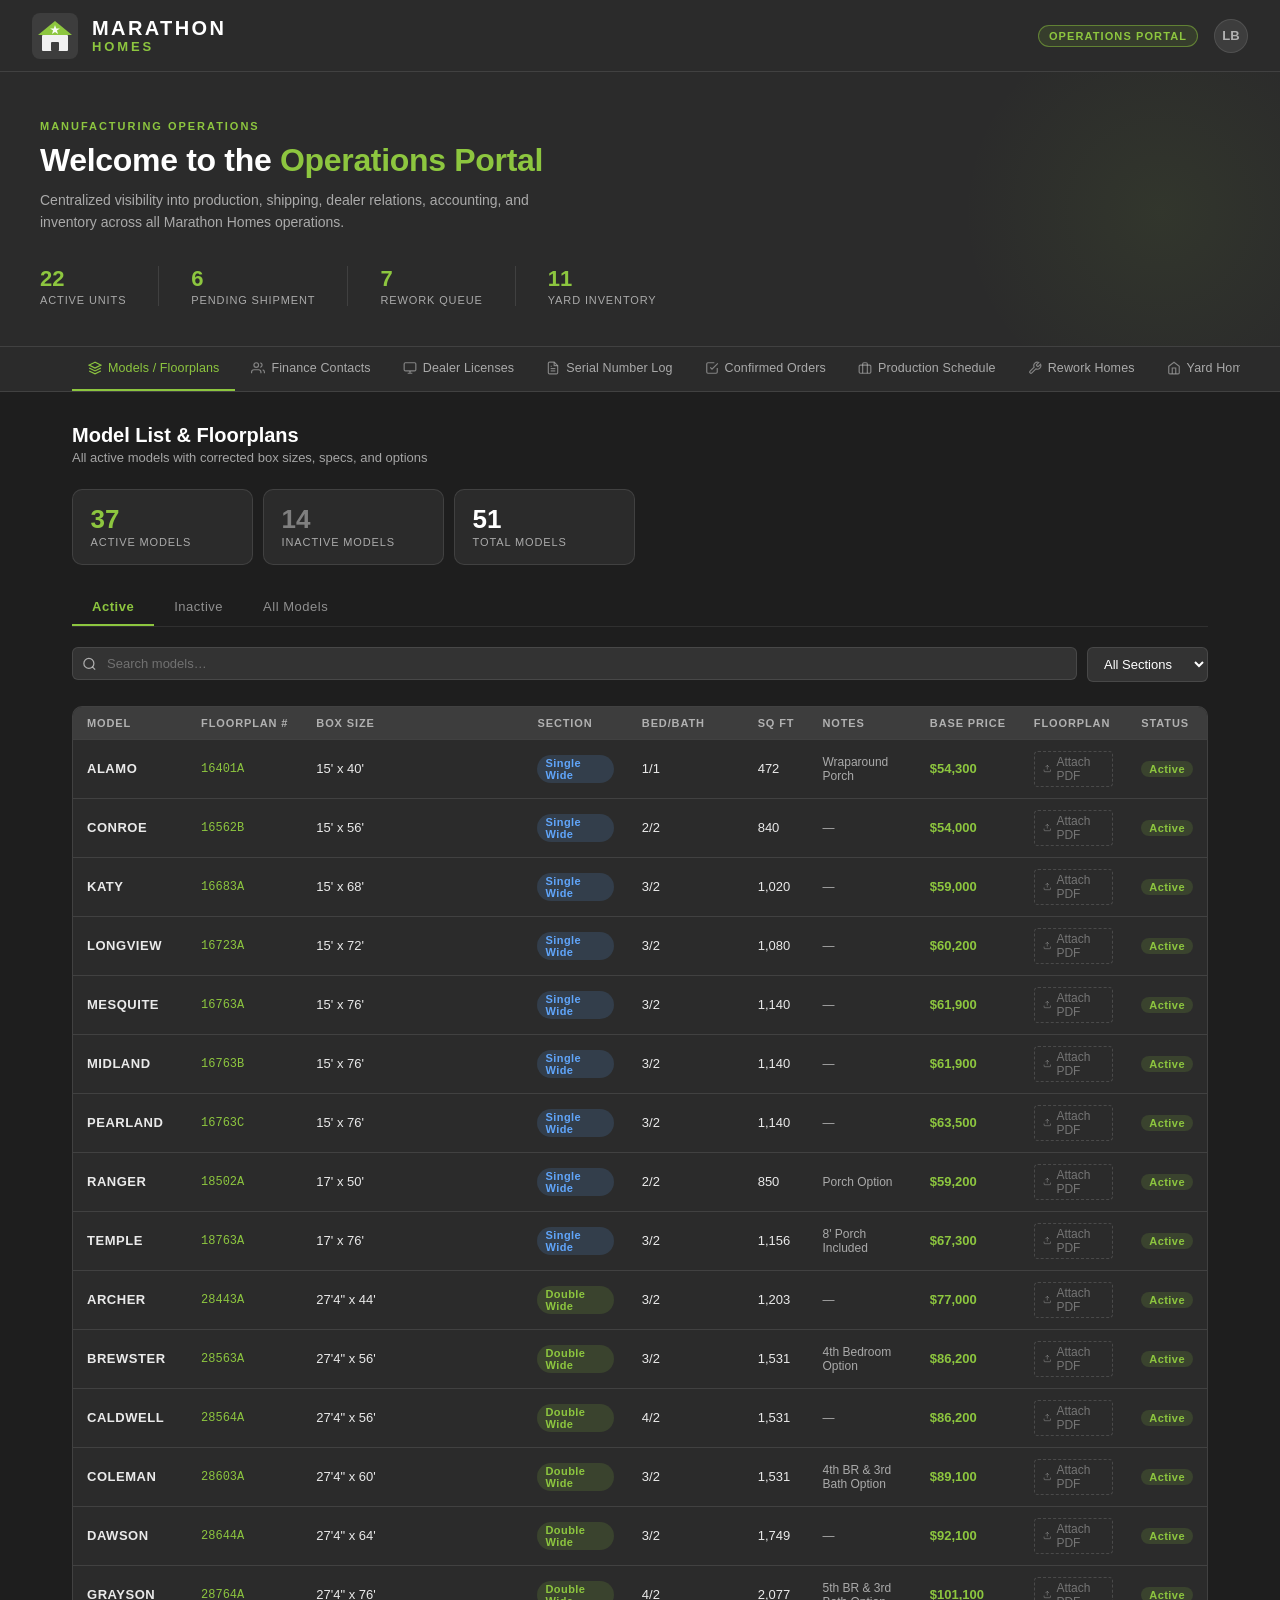
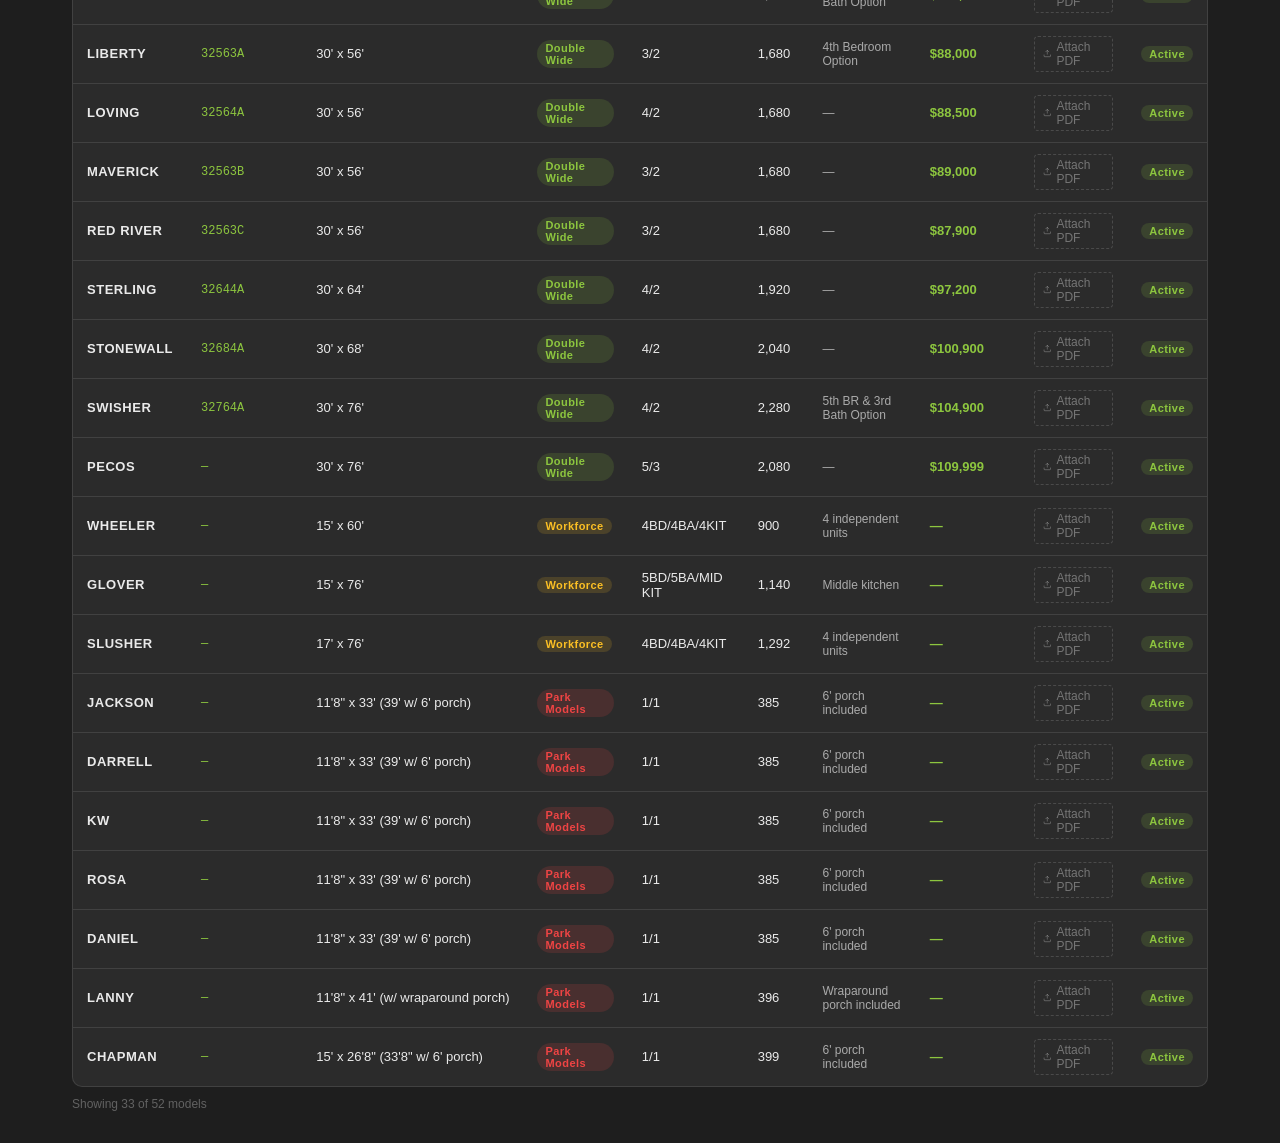
==== index.html @ 293b204f "auto-save: updated index.html" ====
﻿<!DOCTYPE html>
<html lang="en">
<head>
<meta charset="UTF-8">
<meta name="viewport" content="width=device-width, initial-scale=1.0">
<title>Marathon Homes | Operations Portal</title>
<style>
  :root {
    --charcoal: #2B2B2B;
    --charcoal-dark: #1E1E1E;
    --charcoal-mid: #333333;
    --charcoal-light: #3D3D3D;
    --green: #8DC63F;
    --green-dark: #6FA832;
    --green-dim: rgba(141,198,63,0.12);
    --green-dim2: rgba(141,198,63,0.06);
    --white: #FFFFFF;
    --white-90: rgba(255,255,255,0.9);
    --white-60: rgba(255,255,255,0.6);
    --white-30: rgba(255,255,255,0.3);
    --white-10: rgba(255,255,255,0.08);
    --border: rgba(255,255,255,0.1);
    --border-active: rgba(141,198,63,0.5);
    --radius: 6px;
    --radius-lg: 10px;
  }

  * { box-sizing: border-box; margin: 0; padding: 0; }

  body {
    font-family: -apple-system, BlinkMacSystemFont, 'Segoe UI', sans-serif;
    background: var(--charcoal-dark);
    color: var(--white);
    min-height: 100vh;
    overflow-x: hidden;
  }

  /* ── HEADER ── */
  header {
    background: var(--charcoal);
    border-bottom: 1px solid var(--border);
    padding: 0 2rem;
    display: flex;
    align-items: center;
    justify-content: space-between;
    height: 72px;
    position: sticky;
    top: 0;
    z-index: 100;
  }

  .logo {
    display: flex;
    align-items: center;
    gap: 14px;
    text-decoration: none;
  }

  .logo-icon {
    width: 46px;
    height: 46px;
    flex-shrink: 0;
  }

  .logo-text {
    display: flex;
    flex-direction: column;
    line-height: 1;
  }

  .logo-marathon {
    font-size: 20px;
    font-weight: 700;
    letter-spacing: 0.12em;
    color: var(--white);
    text-transform: uppercase;
  }

  .logo-homes {
    font-size: 13px;
    font-weight: 600;
    letter-spacing: 0.22em;
    color: var(--green);
    text-transform: uppercase;
    margin-top: 2px;
  }

  .header-right {
    display: flex;
    align-items: center;
    gap: 16px;
  }

  .portal-badge {
    font-size: 11px;
    font-weight: 600;
    letter-spacing: 0.1em;
    text-transform: uppercase;
    color: var(--green);
    background: var(--green-dim);
    border: 1px solid var(--border-active);
    padding: 4px 10px;
    border-radius: 20px;
  }

  .header-user {
    width: 34px;
    height: 34px;
    border-radius: 50%;
    background: var(--charcoal-light);
    border: 1px solid var(--border);
    display: flex;
    align-items: center;
    justify-content: center;
    font-size: 13px;
    font-weight: 600;
    color: var(--white-60);
    cursor: pointer;
  }

  /* ── HERO ── */
  .hero {
    background: var(--charcoal);
    border-bottom: 1px solid var(--border);
    padding: 3rem 2rem 2.5rem;
    position: relative;
    overflow: hidden;
  }

  .hero::before {
    content: '';
    position: absolute;
    top: -60px;
    right: -80px;
    width: 400px;
    height: 400px;
    background: radial-gradient(circle, rgba(141,198,63,0.07) 0%, transparent 70%);
    pointer-events: none;
  }

  .hero-inner {
    max-width: 1200px;
    margin: 0 auto;
  }

  .hero-eyebrow {
    font-size: 11px;
    font-weight: 600;
    letter-spacing: 0.18em;
    text-transform: uppercase;
    color: var(--green);
    margin-bottom: 10px;
  }

  .hero-title {
    font-size: 32px;
    font-weight: 700;
    letter-spacing: -0.01em;
    line-height: 1.15;
    color: var(--white);
    margin-bottom: 10px;
  }

  .hero-title span { color: var(--green); }

  .hero-sub {
    font-size: 14px;
    color: var(--white-60);
    max-width: 540px;
    line-height: 1.6;
    margin-bottom: 2rem;
  }

  .hero-stats {
    display: flex;
    gap: 2rem;
  }

  .stat {
    display: flex;
    flex-direction: column;
    gap: 2px;
  }

  .stat-value {
    font-size: 22px;
    font-weight: 700;
    color: var(--white);
  }

  .stat-value span { color: var(--green); }

  .stat-label {
    font-size: 11px;
    font-weight: 500;
    letter-spacing: 0.08em;
    text-transform: uppercase;
    color: var(--white-60);
  }

  .stat-divider {
    width: 1px;
    background: var(--border);
    align-self: stretch;
  }

  /* ── TAB NAV ── */
  .tab-nav-wrap {
    background: var(--charcoal);
    border-bottom: 1px solid var(--border);
    position: sticky;
    top: 72px;
    z-index: 90;
  }

  .tab-nav {
    max-width: 1200px;
    margin: 0 auto;
    display: flex;
    overflow-x: auto;
    scrollbar-width: none;
    padding: 0 2rem;
  }

  .tab-nav::-webkit-scrollbar { display: none; }

  .tab-btn {
    background: none;
    border: none;
    color: var(--white-60);
    font-size: 12.5px;
    font-weight: 500;
    padding: 14px 16px;
    cursor: pointer;
    white-space: nowrap;
    border-bottom: 2px solid transparent;
    transition: color 0.15s, border-color 0.15s;
    display: flex;
    align-items: center;
    gap: 6px;
    font-family: inherit;
    letter-spacing: 0.01em;
  }

  .tab-btn:hover { color: var(--white-90); }

  .tab-btn.active {
    color: var(--green);
    border-bottom-color: var(--green);
  }

  .tab-btn svg {
    width: 14px;
    height: 14px;
    flex-shrink: 0;
    opacity: 0.7;
  }

  .tab-btn.active svg { opacity: 1; }

  /* ── MAIN CONTENT ── */
  main {
    max-width: 1200px;
    margin: 0 auto;
    padding: 2rem;
  }

  .tab-panel { display: none; }
  .tab-panel.active { display: block; }

  /* ── SECTION HEADER ── */
  .section-header {
    display: flex;
    align-items: flex-start;
    justify-content: space-between;
    margin-bottom: 1.5rem;
    gap: 1rem;
  }

  .section-title {
    font-size: 20px;
    font-weight: 700;
    color: var(--white);
  }

  .section-sub {
    font-size: 13px;
    color: var(--white-60);
    margin-top: 3px;
  }

  .btn {
    display: inline-flex;
    align-items: center;
    gap: 6px;
    background: var(--green);
    color: var(--charcoal-dark);
    border: none;
    border-radius: var(--radius);
    font-size: 13px;
    font-weight: 600;
    padding: 8px 14px;
    cursor: pointer;
    font-family: inherit;
    transition: background 0.15s;
    text-decoration: none;
    white-space: nowrap;
  }

  .btn:hover { background: var(--green-dark); }

  .btn-ghost {
    background: transparent;
    color: var(--white-60);
    border: 1px solid var(--border);
  }

  .btn-ghost:hover {
    background: var(--white-10);
    color: var(--white);
    border-color: var(--white-30);
  }

  /* ── SEARCH / FILTER BAR ── */
  .filter-bar {
    display: flex;
    gap: 10px;
    margin-bottom: 1.5rem;
    flex-wrap: wrap;
  }

  .search-wrap {
    flex: 1;
    min-width: 200px;
    position: relative;
  }

  .search-wrap svg {
    position: absolute;
    left: 10px;
    top: 50%;
    transform: translateY(-50%);
    width: 15px;
    height: 15px;
    color: var(--white-60);
    pointer-events: none;
  }

  .search-input, select {
    width: 100%;
    background: var(--charcoal-mid);
    border: 1px solid var(--border);
    border-radius: var(--radius);
    color: var(--white);
    font-size: 13px;
    font-family: inherit;
    padding: 8px 12px 8px 34px;
    outline: none;
    transition: border-color 0.15s;
  }

  select { padding-left: 12px; }

  .search-input::placeholder { color: var(--white-30); }

  .search-input:focus, select:focus { border-color: var(--green); }

  /* ── TABLE ── */
  .table-wrap {
    background: var(--charcoal);
    border: 1px solid var(--border);
    border-radius: var(--radius-lg);
    overflow: hidden;
  }

  table {
    width: 100%;
    border-collapse: collapse;
    font-size: 13px;
  }

  thead tr {
    background: var(--charcoal-light);
    border-bottom: 1px solid var(--border);
  }

  th {
    text-align: left;
    padding: 10px 14px;
    font-size: 11px;
    font-weight: 600;
    letter-spacing: 0.08em;
    text-transform: uppercase;
    color: var(--white-60);
    white-space: nowrap;
  }

  tbody tr {
    border-bottom: 1px solid var(--border);
    transition: background 0.12s;
  }

  tbody tr:last-child { border-bottom: none; }
  tbody tr:hover { background: var(--white-10); }

  td {
    padding: 11px 14px;
    color: var(--white-90);
    vertical-align: middle;
  }

  /* ── BADGES ── */
  .badge {
    display: inline-block;
    padding: 2px 8px;
    border-radius: 20px;
    font-size: 11px;
    font-weight: 600;
    letter-spacing: 0.04em;
  }

  .badge-green { background: rgba(141,198,63,0.15); color: var(--green); }
  .badge-amber { background: rgba(251,191,36,0.15); color: #FBBF24; }
  .badge-red { background: rgba(239,68,68,0.15); color: #EF4444; }
  .badge-blue { background: rgba(96,165,250,0.15); color: #60A5FA; }
  .badge-gray { background: var(--white-10); color: var(--white-60); }

  /* ── CARD GRID ── */
  .card-grid {
    display: grid;
    grid-template-columns: repeat(auto-fill, minmax(280px, 1fr));
    gap: 1rem;
    margin-bottom: 1.5rem;
  }

  .card {
    background: var(--charcoal);
    border: 1px solid var(--border);
    border-radius: var(--radius-lg);
    padding: 1.25rem;
    transition: border-color 0.15s;
  }

  .card:hover { border-color: var(--white-30); }

  .card-label {
    font-size: 11px;
    font-weight: 600;
    letter-spacing: 0.1em;
    text-transform: uppercase;
    color: var(--green);
    margin-bottom: 6px;
  }

  .card-name {
    font-size: 15px;
    font-weight: 600;
    color: var(--white);
    margin-bottom: 4px;
  }

  .card-detail {
    font-size: 12.5px;
    color: var(--white-60);
    line-height: 1.6;
  }

  .card-actions {
    display: flex;
    gap: 8px;
    margin-top: 14px;
    padding-top: 14px;
    border-top: 1px solid var(--border);
  }

  .card-actions a {
    font-size: 12px;
    color: var(--green);
    text-decoration: none;
    font-weight: 500;
  }

  .card-actions a:hover { text-decoration: underline; }

  /* ── METRIC CARDS ── */
  .metric-row {
    display: grid;
    grid-template-columns: repeat(auto-fill, minmax(160px, 1fr));
    gap: 10px;
    margin-bottom: 1.5rem;
  }

  .metric {
    background: var(--charcoal);
    border: 1px solid var(--border);
    border-radius: var(--radius-lg);
    padding: 1rem 1.1rem;
  }

  .metric-val {
    font-size: 26px;
    font-weight: 700;
    color: var(--white);
    line-height: 1;
  }

  .metric-val.green { color: var(--green); }

  .metric-lbl {
    font-size: 11px;
    font-weight: 500;
    letter-spacing: 0.08em;
    text-transform: uppercase;
    color: var(--white-60);
    margin-top: 4px;
  }

  /* ── EMPTY STATE ── */
  .empty {
    text-align: center;
    padding: 4rem 2rem;
    color: var(--white-30);
  }

  .empty-icon {
    font-size: 40px;
    margin-bottom: 12px;
    opacity: 0.4;
  }

  .empty p { font-size: 14px; }

  /* ── PROGRESS BAR ── */
  .progress-bar {
    width: 100%;
    height: 4px;
    background: var(--white-10);
    border-radius: 2px;
    overflow: hidden;
    margin-top: 6px;
  }

  .progress-fill {
    height: 100%;
    background: var(--green);
    border-radius: 2px;
  }

  /* ── PRODUCTION TIMELINE ── */
  .phase-row {
    display: flex;
    align-items: center;
    gap: 10px;
    padding: 10px 14px;
    border-bottom: 1px solid var(--border);
  }

  .phase-row:last-child { border-bottom: none; }

  .phase-dot {
    width: 10px;
    height: 10px;
    border-radius: 50%;
    flex-shrink: 0;
  }

  .phase-dot.done { background: var(--green); }
  .phase-dot.active { background: #FBBF24; box-shadow: 0 0 0 3px rgba(251,191,36,0.2); }
  .phase-dot.pending { background: var(--white-30); }

  /* ── SCROLLBAR ── */
  ::-webkit-scrollbar { width: 6px; height: 6px; }
  ::-webkit-scrollbar-track { background: transparent; }
  ::-webkit-scrollbar-thumb { background: var(--white-30); border-radius: 3px; }

  @media (max-width: 768px) {
    header { padding: 0 1rem; height: 60px; }
    .hero { padding: 2rem 1rem 1.5rem; }
    .hero-title { font-size: 24px; }
    main { padding: 1.25rem 1rem; }
    .hero-stats { gap: 1.2rem; }
    .stat-value { font-size: 18px; }
  }
</style>
</head>
<body>

<!-- HEADER -->
<header>
  <a class="logo" href="#">
    <!-- Marathon Homes SVG Logo Mark -->
    <svg class="logo-icon" viewBox="0 0 46 46" fill="none" xmlns="http://www.w3.org/2000/svg">
      <rect width="46" height="46" rx="8" fill="#3D3D3D"/>
      <!-- Roofline -->
      <polygon points="23,8 40,22 6,22" fill="#8DC63F"/>
      <!-- House body -->
      <rect x="10" y="22" width="26" height="16" rx="1" fill="#FFFFFF" fill-opacity="0.92"/>
      <!-- Door -->
      <rect x="19" y="29" width="8" height="9" rx="1" fill="#3D3D3D"/>
      <!-- Star -->
      <polygon points="23,12 24.2,15.5 27.9,15.5 24.9,17.6 26.1,21.1 23,19 19.9,21.1 21.1,17.6 18.1,15.5 21.8,15.5" fill="white" fill-opacity="0.95"/>
    </svg>
    <div class="logo-text">
      <span class="logo-marathon">Marathon</span>
      <span class="logo-homes">Homes</span>
    </div>
  </a>
  <div class="header-right">
    <span class="portal-badge">Operations Portal</span>
    <div class="header-user">LB</div>
  </div>
</header>

<!-- HERO -->
<div class="hero">
  <div class="hero-inner">
    <div class="hero-eyebrow">Manufacturing Operations</div>
    <h1 class="hero-title">Welcome to the <span>Operations Portal</span></h1>
    <p class="hero-sub">Centralized visibility into production, shipping, dealer relations, accounting, and inventory across all Marathon Homes operations.</p>
    <div class="hero-stats">
      <div class="stat">
        <div class="stat-value"><span id="active-units">—</span></div>
        <div class="stat-label">Active Units</div>
      </div>
      <div class="stat-divider"></div>
      <div class="stat">
        <div class="stat-value"><span id="pending-ship">—</span></div>
        <div class="stat-label">Pending Shipment</div>
      </div>
      <div class="stat-divider"></div>
      <div class="stat">
        <div class="stat-value"><span id="rework-count">—</span></div>
        <div class="stat-label">Rework Queue</div>
      </div>
      <div class="stat-divider"></div>
      <div class="stat">
        <div class="stat-value"><span id="yard-count">—</span></div>
        <div class="stat-label">Yard Inventory</div>
      </div>
    </div>
  </div>
</div>

<!-- TAB NAV -->
<div class="tab-nav-wrap">
  <nav class="tab-nav" role="tablist">
    <button class="tab-btn active" data-tab="models" role="tab">
      <svg viewBox="0 0 24 24" fill="none" stroke="currentColor" stroke-width="2"><polygon points="12 2 2 7 12 12 22 7 12 2"/><polyline points="2 17 12 22 22 17"/><polyline points="2 12 12 17 22 12"/></svg>
      Models / Floorplans
    </button>
    <button class="tab-btn" data-tab="finance" role="tab">
      <svg viewBox="0 0 24 24" fill="none" stroke="currentColor" stroke-width="2"><path d="M17 21v-2a4 4 0 0 0-4-4H5a4 4 0 0 0-4 4v2"/><circle cx="9" cy="7" r="4"/><path d="M23 21v-2a4 4 0 0 0-3-3.87"/><path d="M16 3.13a4 4 0 0 1 0 7.75"/></svg>
      Finance Contacts
    </button>
    <button class="tab-btn" data-tab="dealer" role="tab">
      <svg viewBox="0 0 24 24" fill="none" stroke="currentColor" stroke-width="2"><rect x="2" y="3" width="20" height="14" rx="2"/><path d="M8 21h8M12 17v4"/></svg>
      Dealer Licenses
    </button>
    <button class="tab-btn" data-tab="serial" role="tab">
      <svg viewBox="0 0 24 24" fill="none" stroke="currentColor" stroke-width="2"><path d="M14 2H6a2 2 0 0 0-2 2v16a2 2 0 0 0 2 2h12a2 2 0 0 0 2-2V8z"/><polyline points="14 2 14 8 20 8"/><line x1="16" y1="13" x2="8" y2="13"/><line x1="16" y1="17" x2="8" y2="17"/><polyline points="10 9 9 9 8 9"/></svg>
      Serial Number Log
    </button>
    <button class="tab-btn" data-tab="orders" role="tab">
      <svg viewBox="0 0 24 24" fill="none" stroke="currentColor" stroke-width="2"><polyline points="9 11 12 14 22 4"/><path d="M21 12v7a2 2 0 0 1-2 2H5a2 2 0 0 1-2-2V5a2 2 0 0 1 2-2h11"/></svg>
      Confirmed Orders
    </button>
    <button class="tab-btn" data-tab="production" role="tab">
      <svg viewBox="0 0 24 24" fill="none" stroke="currentColor" stroke-width="2"><rect x="2" y="7" width="20" height="14" rx="2"/><path d="M16 21V5a2 2 0 0 0-2-2h-4a2 2 0 0 0-2 2v16"/></svg>
      Production Schedule
    </button>
    <button class="tab-btn" data-tab="rework" role="tab">
      <svg viewBox="0 0 24 24" fill="none" stroke="currentColor" stroke-width="2"><path d="M14.7 6.3a1 1 0 0 0 0 1.4l1.6 1.6a1 1 0 0 0 1.4 0l3.77-3.77a6 6 0 0 1-7.94 7.94l-6.91 6.91a2.12 2.12 0 0 1-3-3l6.91-6.91a6 6 0 0 1 7.94-7.94l-3.76 3.76z"/></svg>
      Rework Homes
    </button>
    <button class="tab-btn" data-tab="yard" role="tab">
      <svg viewBox="0 0 24 24" fill="none" stroke="currentColor" stroke-width="2"><path d="M3 9l9-7 9 7v11a2 2 0 0 1-2 2H5a2 2 0 0 1-2-2z"/><polyline points="9 22 9 12 15 12 15 22"/></svg>
      Yard Homes
    </button>
    <button class="tab-btn" data-tab="shipping" role="tab">
      <svg viewBox="0 0 24 24" fill="none" stroke="currentColor" stroke-width="2"><rect x="1" y="3" width="15" height="13"/><polygon points="16 8 20 8 23 11 23 16 16 16 16 8"/><circle cx="5.5" cy="18.5" r="2.5"/><circle cx="18.5" cy="18.5" r="2.5"/></svg>
      Shipping
    </button>
    <button class="tab-btn" data-tab="accounting" role="tab">
      <svg viewBox="0 0 24 24" fill="none" stroke="currentColor" stroke-width="2"><line x1="12" y1="1" x2="12" y2="23"/><path d="M17 5H9.5a3.5 3.5 0 0 0 0 7h5a3.5 3.5 0 0 1 0 7H6"/></svg>
      Accounting
    </button>
    <button class="tab-btn" data-tab="models" role="tab">
      <svg viewBox="0 0 24 24" fill="none" stroke="currentColor" stroke-width="2"><polygon points="12 2 2 7 12 12 22 7 12 2"/><polyline points="2 17 12 22 22 17"/><polyline points="2 12 12 17 22 12"/></svg>
      Model List
    </button>
  </nav>
</div>

<!-- MAIN -->
<main>

  <!-- 1. FINANCE CONTACTS -->
  <div class="tab-panel" id="tab-finance">
    <div class="section-header">
      <div>
        <div class="section-title">Finance Contacts</div>
        <div class="section-sub">Lenders, finance reps, and key banking contacts</div>
      </div>
      <button class="btn">+ Add Contact</button>
    </div>
    <div class="filter-bar">
      <div class="search-wrap">
        <svg viewBox="0 0 24 24" fill="none" stroke="currentColor" stroke-width="2"><circle cx="11" cy="11" r="8"/><line x1="21" y1="21" x2="16.65" y2="16.65"/></svg>
        <input class="search-input" type="text" placeholder="Search contacts…">
      </div>
      <select style="width:auto; padding: 8px 12px;">
        <option>All Lenders</option>
        <option>21st Mortgage</option>
        <option>Vanderbilt</option>
        <option>Triad</option>
      </select>
    </div>
    <div class="card-grid">
      <div class="card">
        <div class="card-label">21st Mortgage</div>
        <div class="card-name">Sarah Mitchell</div>
        <div class="card-detail">Regional Account Manager<br>📞 (800) 955-0021 ext. 4812<br>✉ s.mitchell@21stmortgage.com</div>
        <div class="card-actions"><a href="#">Email</a> · <a href="#">Call</a> · <a href="#">Edit</a></div>
      </div>
      <div class="card">
        <div class="card-label">Vanderbilt Mortgage</div>
        <div class="card-name">James Thornton</div>
        <div class="card-detail">Dealer Finance Rep<br>📞 (865) 380-3000 ext. 2201<br>✉ j.thornton@vmf.com</div>
        <div class="card-actions"><a href="#">Email</a> · <a href="#">Call</a> · <a href="#">Edit</a></div>
      </div>
      <div class="card">
        <div class="card-label">Triad Financial</div>
        <div class="card-name">Linda Reyes</div>
        <div class="card-detail">Senior Finance Specialist<br>📞 (904) 854-2956<br>✉ l.reyes@triadfs.com</div>
        <div class="card-actions"><a href="#">Email</a> · <a href="#">Call</a> · <a href="#">Edit</a></div>
      </div>
      <div class="card">
        <div class="card-label">CountryPlace Mortgage</div>
        <div class="card-name">Derek Nguyen</div>
        <div class="card-detail">Account Executive<br>📞 (972) 820-5100<br>✉ d.nguyen@countryplace.com</div>
        <div class="card-actions"><a href="#">Email</a> · <a href="#">Call</a> · <a href="#">Edit</a></div>
      </div>
      <div class="card">
        <div class="card-label">Cascade Financial</div>
        <div class="card-name">Amy Kowalski</div>
        <div class="card-detail">Finance Programs Lead<br>📞 (503) 294-7040<br>✉ a.kowalski@cascadefinancial.com</div>
        <div class="card-actions"><a href="#">Email</a> · <a href="#">Call</a> · <a href="#">Edit</a></div>
      </div>
      <div class="card" style="border-style: dashed; cursor: pointer; display: flex; flex-direction: column; align-items: center; justify-content: center; min-height: 140px; color: var(--white-30);">
        <div style="font-size: 24px; margin-bottom: 6px;">+</div>
        <div style="font-size: 13px;">Add Finance Contact</div>
      </div>
    </div>
  </div>

  <!-- 2. DEALER LICENSES -->
  <div class="tab-panel" id="tab-dealer">
    <div class="section-header">
      <div>
        <div class="section-title">Dealer License Information</div>
        <div class="section-sub">HUD/state dealer licenses, flooring sources, and contact directory</div>
      </div>
      <button class="btn">+ Add Dealer</button>
    </div>
    <div class="metric-row">
      <div class="metric"><div class="metric-val green" id="dealer-total">—</div><div class="metric-lbl">Total Dealers</div></div>
      <div class="metric"><div class="metric-val" id="dealer-tx">—</div><div class="metric-lbl">Texas</div></div>
      <div class="metric"><div class="metric-val" id="dealer-ok">—</div><div class="metric-lbl">Oklahoma</div></div>
      <div class="metric"><div class="metric-val" id="dealer-nm">—</div><div class="metric-lbl">New Mexico</div></div>
    </div>
    <div class="filter-bar">
      <div class="search-wrap">
        <svg viewBox="0 0 24 24" fill="none" stroke="currentColor" stroke-width="2"><circle cx="11" cy="11" r="8"/><line x1="21" y1="21" x2="16.65" y2="16.65"/></svg>
        <input class="search-input" id="dealer-search" type="text" placeholder="Search by dealer, city, RBI #, or contact…">
      </div>
      <select id="dealer-state-filter" style="width:auto; padding: 8px 12px;">
        <option value="">All States</option>
        <option value="TX">Texas (TX)</option>
        <option value="OK">Oklahoma (OK)</option>
        <option value="NM">New Mexico (NM)</option>
      </select>
      <select id="dealer-floor-filter" style="width:auto; padding: 8px 12px;">
        <option value="">All Flooring Sources</option>
        <option value="21st">21st Mortgage</option>
        <option value="Triad">Triad</option>
        <option value="Affiliates">Affiliates</option>
        <option value="CASH">Cash</option>
        <option value="Vanderbilt">Vanderbilt</option>
      </select>
    </div>
    <div class="table-wrap" style="overflow-x:auto;">
      <table id="dealer-table">
        <thead><tr>
          <th>RBI #</th>
          <th>Retailer Name</th>
          <th>DBA</th>
          <th>City</th>
          <th>State</th>
          <th>Flooring Source</th>
          <th>GM / Owner</th>
          <th>GM Email</th>
          <th>Office / Sales Mgr</th>
          <th>Phone</th>
          <th>Office Email</th>
        </tr></thead>
        <tbody id="dealer-tbody"></tbody>
      </table>
    </div>
    <div style="margin-top:10px; font-size:12px; color:var(--white-30);" id="dealer-count-label"></div>
  </div>

  <!-- 3. SERIAL NUMBER LOG -->
  <div class="tab-panel" id="tab-serial">
    <div class="section-header">
      <div>
        <div class="section-title">Serial Number Log</div>
        <div class="section-sub">All assigned HUD serials, models, dealers, and customers</div>
      </div>
      <button class="btn">+ Log Serial</button>
    </div>
    <div class="metric-row">
      <div class="metric"><div class="metric-val green" id="serial-total">—</div><div class="metric-lbl">Total Serials</div></div>
      <div class="metric"><div class="metric-val" id="serial-flagged" style="color:#FBBF24;">—</div><div class="metric-lbl">Did Not Use</div></div>
      <div class="metric"><div class="metric-val" id="serial-2027" style="color:#60A5FA;">—</div><div class="metric-lbl">2027 Model</div></div>
      <div class="metric"><div class="metric-val" id="serial-rso" style="color:#8DC63F;">—</div><div class="metric-lbl">RSO</div></div>
      <div class="metric"><div class="metric-val" id="serial-stock">—</div><div class="metric-lbl">Stock</div></div>
    </div>
    <div class="filter-bar">
      <div class="search-wrap">
        <svg viewBox="0 0 24 24" fill="none" stroke="currentColor" stroke-width="2"><circle cx="11" cy="11" r="8"/><line x1="21" y1="21" x2="16.65" y2="16.65"/></svg>
        <input class="search-input" id="serial-search" type="text" placeholder="Search by serial, model, dealer, customer, SOID…">
      </div>
      <select id="serial-model-filter" style="width:auto; padding: 8px 12px;"><option value="">All Models</option></select>
      <select id="serial-dealer-filter" style="width:auto; padding: 8px 12px;"><option value="">All Dealers</option></select>
      <select id="serial-flag-filter" style="width:auto; padding: 8px 12px;">
        <option value="">All Status</option>
        <option value="did not use">Did Not Use</option>
        <option value="rso">RSO</option>
        <option value="stock">Stock</option>
        <option value="2027">2027 Model</option>
      </select>
    </div>
    <div class="table-wrap" style="overflow-x:auto;">
      <table id="serial-table">
        <thead><tr>
          <th>SOID #</th>
          <th>Serial Number</th>
          <th>Model</th>
          <th>Width</th>
          <th>Length</th>
          <th>SF</th>
          <th>Floors</th>
          <th>Dealer</th>
          <th>Customer / Notes</th>
          <th>Flag</th>
        </tr></thead>
        <tbody id="serial-tbody"></tbody>
      </table>
    </div>
    <div style="margin-top:10px; font-size:12px; color:var(--white-30);" id="serial-count-label"></div>
  </div>

  <!-- 4. CONFIRMED ORDERS -->
  <div class="tab-panel" id="tab-orders">
    <div class="section-header">
      <div>
        <div class="section-title">Confirmed Orders</div>
        <div class="section-sub">All confirmed purchase orders and build assignments</div>
      </div>
      <button class="btn">+ New Order</button>
    </div>
    <div class="metric-row">
      <div class="metric"><div class="metric-val green">34</div><div class="metric-lbl">Confirmed Orders</div></div>
      <div class="metric"><div class="metric-val">12</div><div class="metric-lbl">In Production</div></div>
      <div class="metric"><div class="metric-val">8</div><div class="metric-lbl">Ready to Ship</div></div>
      <div class="metric"><div class="metric-val">14</div><div class="metric-lbl">Scheduled</div></div>
    </div>
    <div class="filter-bar">
      <div class="search-wrap">
        <svg viewBox="0 0 24 24" fill="none" stroke="currentColor" stroke-width="2"><circle cx="11" cy="11" r="8"/><line x1="21" y1="21" x2="16.65" y2="16.65"/></svg>
        <input class="search-input" type="text" placeholder="Search orders…">
      </div>
    </div>
    <div class="table-wrap">
      <table>
        <thead><tr>
          <th>Order #</th><th>Model</th><th>Sq Ft</th><th>Dealer</th><th>PO Date</th><th>Target Ship</th><th>Status</th>
        </tr></thead>
        <tbody>
          <tr><td>#MH-2601</td><td>Terra 1680</td><td>1,680</td><td>Lone Star Homes</td><td>01/15/26</td><td>04/10/26</td><td><span class="badge badge-green">Ready to Ship</span></td></tr>
          <tr><td>#MH-2602</td><td>Brewster 2056</td><td>2,056</td><td>Heartland Housing</td><td>01/22/26</td><td>04/28/26</td><td><span class="badge badge-blue">In Production</span></td></tr>
          <tr><td>#MH-2603</td><td>Azalea 1440</td><td>1,440</td><td>Southwest Living</td><td>02/03/26</td><td>05/05/26</td><td><span class="badge badge-blue">In Production</span></td></tr>
          <tr><td>#MH-2604</td><td>Maverick 1792</td><td>1,792</td><td>Red River Housing</td><td>02/14/26</td><td>05/20/26</td><td><span class="badge badge-amber">Scheduled</span></td></tr>
          <tr><td>#MH-2605</td><td>Grayson 2240</td><td>2,240</td><td>Panhandle Homes</td><td>02/28/26</td><td>06/01/26</td><td><span class="badge badge-amber">Scheduled</span></td></tr>
        </tbody>
      </table>
    </div>
  </div>

  <!-- 5. PRODUCTION SCHEDULE -->
  <div class="tab-panel" id="tab-production">
    <div class="section-header">
      <div>
        <div class="section-title">Production Schedule</div>
        <div class="section-sub">Live build status by unit, line, and week</div>
      </div>
      <div style="display:flex; gap:8px;">
        <button class="btn btn-ghost">Export</button>
        <button class="btn">+ Add Unit</button>
      </div>
    </div>
    <div class="metric-row">
      <div class="metric"><div class="metric-val green">18</div><div class="metric-lbl">On Schedule</div></div>
      <div class="metric"><div class="metric-val" style="color:#FBBF24;">4</div><div class="metric-lbl">Behind</div></div>
      <div class="metric"><div class="metric-val">257</div><div class="metric-lbl">Total Units YTD</div></div>
      <div class="metric"><div class="metric-val green">74%</div><div class="metric-lbl">Completion Rate</div></div>
    </div>
    <div class="filter-bar">
      <div class="search-wrap">
        <svg viewBox="0 0 24 24" fill="none" stroke="currentColor" stroke-width="2"><circle cx="11" cy="11" r="8"/><line x1="21" y1="21" x2="16.65" y2="16.65"/></svg>
        <input class="search-input" type="text" placeholder="Search by unit, model, or serial…">
      </div>
      <select style="width:auto; padding: 8px 12px;">
        <option>All Months</option>
        <option>April 2026</option><option>May 2026</option><option>June 2026</option>
      </select>
      <select style="width:auto; padding: 8px 12px;">
        <option>All Status</option>
        <option>On Schedule</option><option>Behind</option><option>Complete</option>
      </select>
    </div>
    <div class="table-wrap">
      <table>
        <thead><tr>
          <th>Serial</th><th>Model</th><th>Phase</th><th>Line</th><th>Start Date</th><th>Est. Complete</th><th>Status</th><th>Notes</th>
        </tr></thead>
        <tbody>
          <tr>
            <td style="font-family:monospace;font-size:12px;">01-TRA0081-26</td><td>Terra</td>
            <td><div class="progress-bar"><div class="progress-fill" style="width:85%"></div></div><div style="font-size:11px;color:var(--white-60);margin-top:2px;">Frame / Walls</div></td>
            <td>Line A</td><td>03/10/26</td><td>04/14/26</td><td><span class="badge badge-green">On Schedule</span></td><td>—</td>
          </tr>
          <tr>
            <td style="font-family:monospace;font-size:12px;">01-BRK0042-26</td><td>Brewster</td>
            <td><div class="progress-bar"><div class="progress-fill" style="width:55%"></div></div><div style="font-size:11px;color:var(--white-60);margin-top:2px;">Electrical</div></td>
            <td>Line B</td><td>03/15/26</td><td>04/22/26</td><td><span class="badge badge-amber">Behind</span></td><td>Material delay</td>
          </tr>
          <tr>
            <td style="font-family:monospace;font-size:12px;">01-AZA0118-26</td><td>Azalea</td>
            <td><div class="progress-bar"><div class="progress-fill" style="width:30%"></div></div><div style="font-size:11px;color:var(--white-60);margin-top:2px;">Plumbing</div></td>
            <td>Line A</td><td>03/20/26</td><td>04/30/26</td><td><span class="badge badge-green">On Schedule</span></td><td>—</td>
          </tr>
          <tr>
            <td style="font-family:monospace;font-size:12px;">01-MAV0156-26</td><td>Maverick</td>
            <td><div class="progress-bar"><div class="progress-fill" style="width:10%"></div></div><div style="font-size:11px;color:var(--white-60);margin-top:2px;">Foundation</div></td>
            <td>Line C</td><td>03/25/26</td><td>05/10/26</td><td><span class="badge badge-green">On Schedule</span></td><td>—</td>
          </tr>
        </tbody>
      </table>
    </div>
  </div>

  <!-- 6. REWORK HOMES -->
  <div class="tab-panel" id="tab-rework">
    <div class="section-header">
      <div>
        <div class="section-title">Rework Homes</div>
        <div class="section-sub">Units flagged for repair, warranty work, or re-inspection</div>
      </div>
      <button class="btn">+ Log Rework</button>
    </div>
    <div class="metric-row">
      <div class="metric"><div class="metric-val" style="color:#EF4444;">7</div><div class="metric-lbl">Active Rework</div></div>
      <div class="metric"><div class="metric-val green">3</div><div class="metric-lbl">Resolved This Month</div></div>
      <div class="metric"><div class="metric-val" style="color:#FBBF24;">2</div><div class="metric-lbl">Awaiting Parts</div></div>
    </div>
    <div class="table-wrap">
      <table>
        <thead><tr>
          <th>Serial</th><th>Model</th><th>Issue Category</th><th>Description</th><th>Logged</th><th>Priority</th><th>Status</th>
        </tr></thead>
        <tbody>
          <tr><td style="font-family:monospace;font-size:12px;">01-GRY0198-26</td><td>Grayson</td><td>Roof / Exterior</td><td>Shingle gap at ridge cap</td><td>03/28/26</td><td><span class="badge badge-red">High</span></td><td><span class="badge badge-amber">In Progress</span></td></tr>
          <tr><td style="font-family:monospace;font-size:12px;">01-LIB0067-26</td><td>Liberty</td><td>Plumbing</td><td>Hot water heater fitting leak</td><td>04/01/26</td><td><span class="badge badge-red">High</span></td><td><span class="badge badge-amber">In Progress</span></td></tr>
          <tr><td style="font-family:monospace;font-size:12px;">01-STW0031-26</td><td>Stonewall</td><td>Electrical</td><td>Panel breaker mislabeled</td><td>04/03/26</td><td><span class="badge badge-amber">Medium</span></td><td><span class="badge badge-gray">Parts Wait</span></td></tr>
          <tr><td style="font-family:monospace;font-size:12px;">01-TRA0077-26</td><td>Terra</td><td>Interior / Finish</td><td>Flooring seam separation</td><td>04/05/26</td><td><span class="badge badge-gray">Low</span></td><td><span class="badge badge-blue">Scheduled</span></td></tr>
        </tbody>
      </table>
    </div>
  </div>

  <!-- 7. YARD HOMES -->
  <div class="tab-panel" id="tab-yard">
    <div class="section-header">
      <div>
        <div class="section-title">Yard Inventory</div>
        <div class="section-sub">Completed homes staged in yard awaiting delivery or sale</div>
      </div>
      <button class="btn">+ Add to Yard</button>
    </div>
    <div class="metric-row">
      <div class="metric"><div class="metric-val green">11</div><div class="metric-lbl">Yard Homes</div></div>
      <div class="metric"><div class="metric-val">4</div><div class="metric-lbl">Dealer Assigned</div></div>
      <div class="metric"><div class="metric-val">7</div><div class="metric-lbl">Available</div></div>
      <div class="metric"><div class="metric-val" style="color:#FBBF24;">38</div><div class="metric-lbl">Avg Days in Yard</div></div>
    </div>
    <div class="table-wrap">
      <table>
        <thead><tr>
          <th>Serial</th><th>Model</th><th>Sq Ft</th><th>Bedrooms</th><th>Date Completed</th><th>Days in Yard</th><th>Assigned To</th><th>Status</th>
        </tr></thead>
        <tbody>
          <tr><td style="font-family:monospace;font-size:12px;">01-AZA0099-26</td><td>Azalea</td><td>1,440</td><td>3/2</td><td>03/01/26</td><td>55</td><td>Lone Star Homes</td><td><span class="badge badge-blue">Dealer Hold</span></td></tr>
          <tr><td style="font-family:monospace;font-size:12px;">01-BRK0028-26</td><td>Brewster</td><td>2,056</td><td>4/2</td><td>03/10/26</td><td>46</td><td>—</td><td><span class="badge badge-green">Available</span></td></tr>
          <tr><td style="font-family:monospace;font-size:12px;">01-TRA0055-26</td><td>Terra</td><td>1,680</td><td>3/2</td><td>03/18/26</td><td>38</td><td>—</td><td><span class="badge badge-green">Available</span></td></tr>
          <tr><td style="font-family:monospace;font-size:12px;">01-GRY0141-26</td><td>Grayson</td><td>2,240</td><td>4/3</td><td>03/25/26</td><td>31</td><td>Heartland Housing</td><td><span class="badge badge-blue">Dealer Hold</span></td></tr>
        </tbody>
      </table>
    </div>
  </div>

  <!-- 8. SHIPPING -->
  <div class="tab-panel" id="tab-shipping">
    <div class="section-header">
      <div>
        <div class="section-title">Shipping</div>
        <div class="section-sub">Transport schedules, carriers, and delivery confirmations</div>
      </div>
      <div style="display:flex;gap:8px;">
        <button class="btn btn-ghost">Export</button>
        <button class="btn">+ Schedule Shipment</button>
      </div>
    </div>
    <div class="metric-row">
      <div class="metric"><div class="metric-val green">6</div><div class="metric-lbl">Ready to Ship</div></div>
      <div class="metric"><div class="metric-val blue" style="color:#60A5FA;">3</div><div class="metric-lbl">In Transit</div></div>
      <div class="metric"><div class="metric-val green">14</div><div class="metric-lbl">Delivered MTD</div></div>
    </div>
    <div class="table-wrap">
      <table>
        <thead><tr>
          <th>Serial</th><th>Model</th><th>Destination</th><th>Carrier</th><th>Scheduled</th><th>Permit Status</th><th>Status</th>
        </tr></thead>
        <tbody>
          <tr><td style="font-family:monospace;font-size:12px;">01-TRA0081-26</td><td>Terra</td><td>Lubbock, TX</td><td>Lone Star Transport</td><td>04/12/26</td><td><span class="badge badge-green">Approved</span></td><td><span class="badge badge-green">Ready</span></td></tr>
          <tr><td style="font-family:monospace;font-size:12px;">01-AZA0099-26</td><td>Azalea</td><td>Abilene, TX</td><td>TXL Carriers</td><td>04/15/26</td><td><span class="badge badge-amber">Pending</span></td><td><span class="badge badge-amber">Hold</span></td></tr>
          <tr><td style="font-family:monospace;font-size:12px;">01-BRK0028-26</td><td>Brewster</td><td>Amarillo, TX</td><td>West Texas Hauling</td><td>04/09/26</td><td><span class="badge badge-green">Approved</span></td><td><span class="badge badge-blue">In Transit</span></td></tr>
          <tr><td style="font-family:monospace;font-size:12px;">01-MAV0133-26</td><td>Maverick</td><td>Midland, TX</td><td>Lone Star Transport</td><td>04/18/26</td><td><span class="badge badge-gray">Not Filed</span></td><td><span class="badge badge-gray">Pending</span></td></tr>
        </tbody>
      </table>
    </div>
  </div>

  <!-- 9. ACCOUNTING -->
  <div class="tab-panel" id="tab-accounting">
    <div class="section-header">
      <div>
        <div class="section-title">Accounting</div>
        <div class="section-sub">Invoices, payments, deposits, and financial records</div>
      </div>
      <button class="btn">+ New Entry</button>
    </div>
    <div class="metric-row">
      <div class="metric"><div class="metric-val green">$2.4M</div><div class="metric-lbl">Revenue MTD</div></div>
      <div class="metric"><div class="metric-val" style="color:#EF4444;">$180K</div><div class="metric-lbl">Outstanding AR</div></div>
      <div class="metric"><div class="metric-val green">$340K</div><div class="metric-lbl">Deposits Received</div></div>
      <div class="metric"><div class="metric-val" style="color:#FBBF24;">6</div><div class="metric-lbl">Open Invoices</div></div>
    </div>
    <div class="table-wrap">
      <table>
        <thead><tr>
          <th>Invoice #</th><th>Dealer</th><th>Unit</th><th>Amount</th><th>Invoice Date</th><th>Due Date</th><th>Status</th>
        </tr></thead>
        <tbody>
          <tr><td>INV-26041</td><td>Lone Star Homes</td><td>01-TRA0081-26</td><td>$94,500</td><td>03/20/26</td><td>04/20/26</td><td><span class="badge badge-green">Paid</span></td></tr>
          <tr><td>INV-26042</td><td>Heartland Housing</td><td>01-BRK0042-26</td><td>$112,000</td><td>03/22/26</td><td>04/22/26</td><td><span class="badge badge-amber">Partial</span></td></tr>
          <tr><td>INV-26043</td><td>Southwest Living</td><td>01-AZA0118-26</td><td>$88,750</td><td>03/28/26</td><td>04/28/26</td><td><span class="badge badge-red">Overdue</span></td></tr>
          <tr><td>INV-26044</td><td>Red River Housing</td><td>01-MAV0156-26</td><td>$97,200</td><td>04/01/26</td><td>05/01/26</td><td><span class="badge badge-gray">Sent</span></td></tr>
          <tr><td>INV-26045</td><td>Panhandle Homes</td><td>01-GRY0204-26</td><td>$128,500</td><td>04/05/26</td><td>05/05/26</td><td><span class="badge badge-gray">Sent</span></td></tr>
        </tbody>
      </table>
    </div>
  </div>

  <!-- 10. MODEL LIST -->
  <div class="tab-panel active" id="tab-models">
    <div class="section-header">
      <div>
        <div class="section-title">Model List &amp; Floorplans</div>
        <div class="section-sub">All active models with corrected box sizes, specs, and options</div>
      </div>
    </div>

    <div class="metric-row">
      <div class="metric"><div class="metric-val green" id="model-count-active">37</div><div class="metric-lbl">Active Models</div></div>
      <div class="metric"><div class="metric-val" id="model-count-inactive" style="color:rgba(255,255,255,0.4);">14</div><div class="metric-lbl">Inactive Models</div></div>
      <div class="metric"><div class="metric-val">51</div><div class="metric-lbl">Total Models</div></div>
    </div>

    <!-- Active / Inactive sub-tabs -->
    <div style="display:flex; gap:0; margin-bottom:20px; border-bottom:1px solid rgba(255,255,255,0.08);">
      <button id="model-tab-active" onclick="setModelStatus('active')" style="background:none; border:none; border-bottom:2px solid #8DC63F; color:#8DC63F; font-family:inherit; font-size:13px; font-weight:700; padding:10px 20px; cursor:pointer; letter-spacing:0.04em;">Active</button>
      <button id="model-tab-inactive" onclick="setModelStatus('inactive')" style="background:none; border:none; border-bottom:2px solid transparent; color:rgba(255,255,255,0.5); font-family:inherit; font-size:13px; font-weight:500; padding:10px 20px; cursor:pointer; letter-spacing:0.04em;">Inactive</button>
      <button id="model-tab-all" onclick="setModelStatus('all')" style="background:none; border:none; border-bottom:2px solid transparent; color:rgba(255,255,255,0.5); font-family:inherit; font-size:13px; font-weight:500; padding:10px 20px; cursor:pointer; letter-spacing:0.04em;">All Models</button>
    </div>

    <div class="filter-bar">
      <div class="search-wrap">
        <svg viewBox="0 0 24 24" fill="none" stroke="currentColor" stroke-width="2"><circle cx="11" cy="11" r="8"/><line x1="21" y1="21" x2="16.65" y2="16.65"/></svg>
        <input class="search-input" id="model-search" type="text" placeholder="Search models…">
      </div>
      <select id="model-section-filter" style="width:auto; padding: 8px 12px;">
        <option value="">All Sections</option>
        <option value="Single Wide">Single Wide</option>
        <option value="Double Wide">Double Wide</option>
        <option value="Workforce">Workforce</option>
        <option value="Park Models">Park Models</option>
      </select>
    </div>

    <div class="table-wrap" style="overflow-x:auto;">
      <table id="model-table">
        <thead><tr>
          <th>Model</th>
          <th>Floorplan #</th>
          <th>Box Size</th>
          <th>Section</th>
          <th>Bed/Bath</th>
          <th>Sq Ft</th>
          <th>Notes</th>
          <th>Base Price</th>
          <th>Floorplan</th>
          <th>Status</th>
        </tr></thead>
        <tbody id="model-tbody"></tbody>
      </table>
    </div>
    <div style="margin-top:10px; font-size:12px; color:var(--white-30);" id="model-count-label"></div>
  </div>

</main>

<script>
  // Tab switching
  const tabs = document.querySelectorAll('.tab-btn');
  const panels = document.querySelectorAll('.tab-panel');

  tabs.forEach(tab => {
    tab.addEventListener('click', () => {
      tabs.forEach(t => t.classList.remove('active'));
      panels.forEach(p => p.classList.remove('active'));
      tab.classList.add('active');
      document.getElementById('tab-' + tab.dataset.tab).classList.add('active');
    });
  });

  // Animate hero stats on load
  function countUp(el, target, suffix) {
    let start = 0;
    const step = Math.ceil(target / 20);
    const timer = setInterval(() => {
      start = Math.min(start + step, target);
      el.textContent = start + (suffix || '');
      if (start >= target) clearInterval(timer);
    }, 40);
  }

  setTimeout(() => {
    countUp(document.getElementById('active-units'), 22);
    countUp(document.getElementById('pending-ship'), 6);
    countUp(document.getElementById('rework-count'), 7);
    countUp(document.getElementById('yard-count'), 11);
  }, 200);

  // Basic search filtering for non-dealer tables
  document.querySelectorAll('.search-input:not(#dealer-search)').forEach(input => {
    input.addEventListener('input', function() {
      const val = this.value.toLowerCase();
      const panel = this.closest('.tab-panel');
      panel.querySelectorAll('tbody tr').forEach(row => {
        row.style.display = row.textContent.toLowerCase().includes(val) ? '' : 'none';
      });
    });
  });

  // ── DEALER DATA (from Dealer_License.xlsx) ──
  const dealerData = [
    {rbi:'38561',floor:'21st',name:'A2HC LLC',dba:'',city:'Amarillo',state:'TX',gm:'Arick Wray',gmEmail:'eric@amarillorentals.com',mgr:'',phone:'',mgrEmail:''},
    {rbi:'37882',floor:'Affiliates',name:'AAA HOMES CONROE, LLC',dba:'A-1 HOMES',city:'Conroe',state:'TX',gm:'Rob Bagwell',gmEmail:'a1homesconroe@gmail.com',mgr:'',phone:'',mgrEmail:''},
    {rbi:'35805',floor:'Affiliates',name:'AAA HOMES-SAN ANTONIO, LLC',dba:'A-1 HOMES - SAN ANTONIO',city:'San Antonio',state:'TX',gm:'Craige Bryant',gmEmail:'cbryant@a1homes.com',mgr:'Claudia Ayala',phone:'',mgrEmail:'cayala@a1homes.com'},
    {rbi:'38338',floor:'21st/Triad',name:'ABILENE HOME CENTER LLC',dba:'',city:'Abilene',state:'TX',gm:'Adam Hammett',gmEmail:'ahammett@abilenehc.com',mgr:'Gigi Arnold',phone:'',mgrEmail:'garnold@abilenehc.com'},
    {rbi:'37443',floor:'Triad/Northpoint',name:'AMARILLO HOME CENTER, LLC',dba:'',city:'Amarillo',state:'TX',gm:'Hayden Dillard',gmEmail:'hdillard@amarillohomecenter.com',mgr:'Michael Sanchez',phone:'806-637-3879',mgrEmail:'msanchez@amarillohomecenter.com'},
    {rbi:'37885',floor:'CASH/21st/Triad',name:'AMERICAN HOMES TYLER LLC',dba:'',city:'Tyler',state:'TX',gm:'Matt Murphy',gmEmail:'mmurphy@americanhomestyler.com',mgr:'',phone:'',mgrEmail:''},
    {rbi:'36476',floor:'AutoMHatic',name:'APPLE MOBILE HOME EXPRESS, INC',dba:'',city:'Seagoville',state:'TX',gm:'Nick Stewart',gmEmail:'applehomegm@gmail.com',mgr:'',phone:'',mgrEmail:''},
    {rbi:'3223',floor:'21st',name:'AUS-TEX PARTS & SERVICES LTD',dba:'VILLAGE HOMES',city:'Dale',state:'TX',gm:'David / Tyler Buchannon',gmEmail:'tylercbuchanan@gmail.com',mgr:'Elisha Tenorio',phone:'',mgrEmail:'elisha@villagehomesaustin.com'},
    {rbi:'37578',floor:'',name:'BASTROP HOME SOURCE, LLC',dba:'',city:'Cedar Creek',state:'TX',gm:'Gary Adamek',gmEmail:'',mgr:'',phone:'',mgrEmail:''},
    {rbi:'',floor:'',name:'BPK HOUSING LLC',dba:'',city:'',state:'TX',gm:'',gmEmail:'',mgr:'',phone:'',mgrEmail:''},
    {rbi:'37455',floor:'CASH/21st',name:'BRAZOS HOME CENTER, LLC',dba:'',city:'Bryan/College Station',state:'TX',gm:'Keith McCormick',gmEmail:'',mgr:'Connie Harrell',phone:'',mgrEmail:'charrell@brazoshomecenter.com'},
    {rbi:'35495',floor:'',name:'CAROUSEL HOMES INC.',dba:'',city:'Damon',state:'TX',gm:'Jerry Jaquet',gmEmail:'',mgr:'',phone:'',mgrEmail:''},
    {rbi:'38401',floor:'',name:'CENTRAL TEXAS HOME CENTER LLC',dba:'',city:'Waco',state:'TX',gm:'Kavan Simon',gmEmail:'',mgr:'',phone:'',mgrEmail:''},
    {rbi:'38130',floor:'CASH/21st/Triad',name:'CIVITAS SALES MANAGER, LLC',dba:'',city:'Houston',state:'TX',gm:'Kayvon Tabrizi',gmEmail:'jtabrizi@scipioventures.com',mgr:'',phone:'',mgrEmail:''},
    {rbi:'38181',floor:'CASH',name:'CONROE HOME CENTER, LLC',dba:'',city:'Conroe',state:'TX',gm:'Alejandro Ponzio',gmEmail:'aponzio@conroehc.com',mgr:'Efraim Lopez',phone:'',mgrEmail:'elopez@conroehc.com'},
    {rbi:'38453',floor:'',name:'CORPUS CHRISTI HOME CENTER LLC',dba:'',city:'Robstown',state:'TX',gm:'Casey Peacock',gmEmail:'',mgr:'',phone:'',mgrEmail:''},
    {rbi:'38018',floor:'',name:'COUNTRY LIVING MODULAR HOMES & HOUSING MADE EASY',dba:'',city:'Alice',state:'TX',gm:'Paul Rose',gmEmail:'Paul@countrylivingmodularhomes.com',mgr:'',phone:'',mgrEmail:''},
    {rbi:'37579',floor:'',name:'COWTOWN HOME CENTER LLC',dba:'',city:'Fort Worth',state:'TX',gm:'Rafael Cisneros',gmEmail:'rcisneros@cowtownhomecenter.com',mgr:'Denise Boschetti',phone:'',mgrEmail:'dboschetti@cowtownhomecenter.com'},
    {rbi:'N/A',floor:'',name:'CREW SUPPORT SERVICES',dba:'',city:'Midland',state:'TX',gm:'John Volke',gmEmail:'johnvolke@crewsupportservices.com',mgr:'John Odette',phone:'',mgrEmail:'jodette@crewsupportservices.com'},
    {rbi:'',floor:'',name:'DISCOUNT MANUFACTURED HOMES',dba:'',city:'',state:'TX',gm:'',gmEmail:'',mgr:'',phone:'',mgrEmail:''},
    {rbi:'37652',floor:'CASH',name:'ESTRELLA RF, LLC',dba:'',city:'Katy',state:'TX',gm:'Todd Lamb',gmEmail:'',mgr:'',phone:'',mgrEmail:''},
    {rbi:'37936',floor:'Triad',name:'FAIRFIELD HOME CENTER, LLC',dba:'',city:'Fairfield',state:'TX',gm:'Robert Chambers',gmEmail:'rchambers@fairfieldhomecenter.com',mgr:'Lily Chambers / Chloe Earnhardt',phone:'',mgrEmail:'lchambers@Palestinehc.com'},
    {rbi:'37569',floor:'',name:'FIRST STEP HOMES, LLC',dba:'',city:'Rowlett',state:'TX',gm:'John Gainer',gmEmail:'',mgr:'',phone:'',mgrEmail:''},
    {rbi:'38162',floor:'CASH',name:'FLORES VALLEY HOMES, LLC',dba:'',city:'San Antonio',state:'TX',gm:'Max Key',gmEmail:'mk@stonetowncapital.com',mgr:'Lisa Mendoza',phone:'210-802-4075',mgrEmail:'lmendoza@reservecommunities.com'},
    {rbi:'MH36501',floor:'First Bank',name:'GRANGER MOBILE HOMES',dba:'',city:'Kiowa',state:'OK',gm:'Kyle Granger',gmEmail:'yle@grangermobilehomes.com',mgr:'Ben Arellano',phone:'',mgrEmail:'ben@grangermobilehomes.com'},
    {rbi:'1585',floor:'First United Bank',name:"HENCH'S COUNTRY LIV'N HOMES LTD",dba:'',city:'Sherman',state:'TX',gm:'Austin Rupp',gmEmail:'austin.rupp@henchs.com',mgr:'',phone:'',mgrEmail:''},
    {rbi:'35268',floor:'',name:'HENLY LAND & HOMES, INC.',dba:'',city:'Sulpher Springs',state:'TX',gm:'Roy Henly II',gmEmail:'',mgr:'',phone:'',mgrEmail:''},
    {rbi:'37269',floor:'',name:'HOBBS MANUFACTURED HOMES, LLC',dba:'',city:'Texarkana',state:'TX',gm:'Patt Hobbs',gmEmail:'phobbs@hobbsmanufacturedhomes.com',mgr:'Damon Rowe',phone:'',mgrEmail:''},
    {rbi:'36185',floor:'',name:'HUNT COUNTY INVESTMENTS LLC',dba:'THOMAS OUTLET HOMES',city:'Greenville',state:'TX',gm:'Jackie Thomas',gmEmail:'',mgr:'',phone:'',mgrEmail:''},
    {rbi:'36821',floor:'',name:'INVESTA CAPITAL LLC',dba:'TEJAS HOMES',city:'Conroe',state:'TX',gm:'Jason Jennings',gmEmail:'',mgr:'',phone:'',mgrEmail:''},
    {rbi:'37830',floor:'',name:'JD REEVES INC',dba:'SOUTH CENTRAL HOMES',city:'Halletsville',state:'TX',gm:'Justin Reeves',gmEmail:'justin@jdreevesinc.com',mgr:'',phone:'',mgrEmail:''},
    {rbi:'37359',floor:'',name:'KORTE HOMES LLC',dba:'',city:'Taylor',state:'TX',gm:'Cole Korte',gmEmail:'',mgr:'',phone:'',mgrEmail:''},
    {rbi:'38076',floor:'CASH',name:'LMP DEER CREEK HOMES LLC',dba:'',city:'Burleson',state:'TX',gm:'Ryan Pugh',gmEmail:'ryan.pugh@peakenterprises.com',mgr:'',phone:'',mgrEmail:''},
    {rbi:'38477',floor:'CASH/21st/Triad',name:'LV SALES MANAGER WALLER, LLC',dba:'',city:'Waller',state:'TX',gm:'Kayvon Tabrizi',gmEmail:'jtabrizi@scipioventures.com',mgr:'',phone:'',mgrEmail:''},
    {rbi:'38476',floor:'CASH/21st/Triad',name:'LV SALES MANAGER, LLC',dba:'',city:'Princeton',state:'TX',gm:'Kayvon Tabrizi',gmEmail:'jtabrizi@scipioventures.com',mgr:'',phone:'',mgrEmail:''},
    {rbi:'D01217',floor:'21st/Triad',name:'MAGPIE, LLC',dba:'VALLEY HOMES',city:'Las Cruces',state:'NM',gm:'Craig Bullock',gmEmail:'craig@valleyhomeslc.com',mgr:'Laura Salgado',phone:'',mgrEmail:'laura@valleyhomeslc.com'},
    {rbi:'38506',floor:'21st',name:'MARATHON HOMES DEALER SAN ANTONIO, LLC',dba:'',city:'Breckenridge',state:'TX',gm:'Jose Morales',gmEmail:'jose.morales@marathonhomes.com',mgr:'',phone:'',mgrEmail:''},
    {rbi:'8340',floor:'CASH',name:'MARATHON HOMES, LLC',dba:'',city:'Breckenridge',state:'TX',gm:'Steven Elder',gmEmail:'',mgr:'',phone:'',mgrEmail:''},
    {rbi:'MH00639',floor:'CASH',name:'MAXEY HOMES AND LAND, LLC',dba:'',city:'Norman',state:'OK',gm:'Kenny Maxey',gmEmail:'kenny.maxey@yahoo.com',mgr:'',phone:'',mgrEmail:''},
    {rbi:'36162',floor:'First State Bank - CASH',name:'MCDONALD MOBILE HOME, LLC',dba:'',city:'Jasper',state:'TX',gm:'Todd McDonald',gmEmail:'',mgr:'',phone:'',mgrEmail:''},
    {rbi:'37990',floor:'CASH',name:'MHCDV1 Homes, LLC',dba:'',city:'Conroe',state:'TX',gm:'Max Key',gmEmail:'mk@stonetowncapital.com',mgr:'Lorie Rabago',phone:'936-202-2501',mgrEmail:'lrabago@reservecommunities.com'},
    {rbi:'38157',floor:'CASH',name:'MHCDV1 Homes, LLC',dba:'',city:'Denton',state:'TX',gm:'Max Key',gmEmail:'mk@stonetowncapital.com',mgr:'Claudia Garcia',phone:'940-239-9027',mgrEmail:'claudia.garcia@reservecommunities.com'},
    {rbi:'38159',floor:'CASH',name:'MHCDV1 Homes, LLC',dba:'',city:'Rockport',state:'TX',gm:'Max Key',gmEmail:'mk@stonetowncapital.com',mgr:'Lynn Anderson',phone:'361-792-2732',mgrEmail:'landerson@reservecommunities.com'},
    {rbi:'36353',floor:'',name:'MHS MY PLACE, LLC',dba:'',city:'San Juan',state:'TX',gm:'Gibran Morales',gmEmail:'',mgr:'',phone:'',mgrEmail:''},
    {rbi:'5704',floor:'CASH',name:'MI CASA HOUSING LTD',dba:'',city:'Atascosa',state:'TX',gm:'James Huckleberry',gmEmail:'imhuckleberry@msn.com',mgr:'',phone:'',mgrEmail:''},
    {rbi:'37088',floor:'',name:'MOBILE HOME CONCEPTS, LLC',dba:'',city:'Odessa',state:'TX',gm:'Matis Pena-Gonzalez',gmEmail:'',mgr:'',phone:'',mgrEmail:''},
    {rbi:'36906',floor:'',name:'MOBILE HOME MASTERS INC',dba:'',city:'Tyler',state:'TX',gm:'Matis Pena-Gonzalez',gmEmail:'',mgr:'',phone:'',mgrEmail:''},
    {rbi:'38309',floor:'CASH',name:'OW COLINAS AFFORDABLE HOUSING LLC',dba:'',city:'Fort Worth',state:'TX',gm:'Eduardo Hodges',gmEmail:'ehodges@owproperties.com',mgr:'',phone:'',mgrEmail:''},
    {rbi:'38152',floor:'CASH/21st',name:'PALESTINE HOME CENTER, LLC',dba:'',city:'Palestine',state:'TX',gm:'Robert Chambers',gmEmail:'rchambers@fairfieldhomecenter.com',mgr:'Lily Chambers / Kyle Kansala',phone:'',mgrEmail:'lchambers@Palestinehc.com'},
    {rbi:'33478',floor:'',name:'PALM HARBOR VILLAGES, INC',dba:'PALM HARBOR VILLAGE',city:'Waco',state:'TX',gm:'Jorge Garcia',gmEmail:'jorge.garcia@cavco.com',mgr:'Tiffany Pomplun',phone:'',mgrEmail:'om026@palmharbor.com'},
    {rbi:'33747',floor:'',name:'PALM HARBOR VILLAGES, INC',dba:'PALM HARBOR VILLAGE',city:'Caddo Mills',state:'TX',gm:'Eric Burgos',gmEmail:'',mgr:'',phone:'',mgrEmail:''},
    {rbi:'2767',floor:'CASH',name:'PALM HARBOR VILLAGES, INC',dba:'',city:'Tyler',state:'TX',gm:'Aaron Purvis',gmEmail:'aaron.purvis@palmharbor.com',mgr:'Mel Roman',phone:'',mgrEmail:'mel.roman@palmharbor.com'},
    {rbi:'37823',floor:'21st/Triad',name:'PERMIAN HOME CENTER LLC',dba:'',city:'Odessa',state:'TX',gm:'Jack Clary',gmEmail:'jclary@permianhc.com',mgr:'Mo Clary',phone:'',mgrEmail:'mclary@permianhc.com'},
    {rbi:'37167',floor:'21st',name:'PLAYA ENTERPRISES, LLC',dba:'HOMES 2 GO',city:'San Antonio',state:'TX',gm:'',gmEmail:'',mgr:'',phone:'',mgrEmail:''},
    {rbi:'35135',floor:'Triad/21st',name:'QUALITY HOMES AND LAND LTD',dba:'MUSTANG HOMES AND LAND',city:'Lubbock',state:'TX',gm:'Gus Diver',gmEmail:'gusdiver11@mustanghomes.com',mgr:'Sierra Paschall',phone:'',mgrEmail:'spaschall@mustanghomes.com'},
    {rbi:'',floor:'',name:'REPUBLIC HOMES',dba:'',city:'',state:'TX',gm:'',gmEmail:'',mgr:'',phone:'',mgrEmail:''},
    {rbi:'37040',floor:'21st/CASH',name:"RODNEY'S MOBILE HOME SERVICE, INC",dba:'',city:'Splendora',state:'TX',gm:'Rodney Whitley',gmEmail:'rodneysmhs@gmail.com',mgr:'Ashley',phone:'',mgrEmail:'rodneysmhs@gmail.com'},
    {rbi:'38362',floor:'CASH',name:'SKYTEX HOMES LLC',dba:'',city:'New Braunfels',state:'TX',gm:'Ryan Earnst',gmEmail:'ryan@skytexhomes.com',mgr:'Jerry Muntz',phone:'210-903-6870',mgrEmail:'jerry@skytexashomes.com'},
    {rbi:'37340',floor:'',name:'SMART CHOICE MANUFACTURED HOMES, LLC',dba:'',city:'Atascosa',state:'TX',gm:'Landry Blackburn',gmEmail:'',mgr:'',phone:'',mgrEmail:''},
    {rbi:'38499',floor:'21st/Triad',name:'SOUTH TEXAS HOME CENTER LLC',dba:'',city:'Seguin',state:'TX',gm:'Landry Blackburn',gmEmail:'',mgr:'',phone:'',mgrEmail:''},
    {rbi:'38503',floor:'21st/Triad',name:'SOUTHSIDE HOME CENTER LLC',dba:'',city:'Atascosa',state:'TX',gm:'Landry Blackburn',gmEmail:'',mgr:'',phone:'',mgrEmail:''},
    {rbi:'36691',floor:'CASH',name:'TITAN FACTORY DIRECT HOMES, INC.',dba:'',city:'Midland',state:'TX',gm:'Brandon Harris',gmEmail:'brharris@titanfactorydirect.com',mgr:'',phone:'',mgrEmail:''},
    {rbi:'A173664',floor:'CASH',name:'TOPPERWIEIN CITY VIEW, LLC',dba:'',city:'San Antonio',state:'TX',gm:'Tim Feliz',gmEmail:'tim@sundownrvparks.com',mgr:'',phone:'',mgrEmail:''},
    {rbi:'34909',floor:'',name:'TRINITY RETAIL & DEVELOPMENT L.P.',dba:'TRINITY HOMES',city:'Abilene',state:'TX',gm:'Jackie Paul Dunn',gmEmail:'',mgr:'',phone:'',mgrEmail:''},
    {rbi:'38234',floor:'',name:'TRUE STAR GP IV LLC',dba:'',city:'Midland',state:'TX',gm:'Bran Greathouse',gmEmail:'',mgr:'',phone:'',mgrEmail:''},
    {rbi:'MH60031',floor:'Triad/CASH',name:'TULSA HOME CENTER',dba:'',city:'Tulsa',state:'OK',gm:'Cade Roller',gmEmail:'croller@tulsahomecenter.com',mgr:'Aidan Cannon',phone:'214-326-2203',mgrEmail:'acannon@tulsahomecenter.com'},
    {rbi:'',floor:'Triad',name:'UNIVERSAL HOMES',dba:'',city:'Oklahoma City',state:'OK',gm:'John Paul Sumo',gmEmail:'johnpaul.e.sumo@gmail.com',mgr:'Erica Sumo',phone:'',mgrEmail:'esumo@universalmh.com'},
  ];

  function renderDealers(data) {
    const tbody = document.getElementById('dealer-tbody');
    if (data.length === 0) {
      tbody.innerHTML = '<tr><td colspan="11" style="text-align:center; padding:2rem; color:var(--white-30);">No dealers match your filters.</td></tr>';
      document.getElementById('dealer-count-label').textContent = '';
      return;
    }
    tbody.innerHTML = data.map(d => `
      <tr>
        <td style="font-family:monospace;font-size:12px;white-space:nowrap;">${d.rbi || '<span style="color:var(--white-30)">—</span>'}</td>
        <td style="font-weight:500;">${d.name}${d.dba ? `<div style="font-size:11px;color:var(--green);margin-top:2px;">${d.dba}</div>` : ''}</td>
        <td style="font-size:12px;color:var(--white-60);">${d.dba || '—'}</td>
        <td style="white-space:nowrap;">${d.city || '—'}</td>
        <td><span class="badge ${d.state==='TX'?'badge-blue':d.state==='OK'?'badge-amber':'badge-green'}">${d.state||'—'}</span></td>
        <td style="font-size:12px;">${d.floor ? `<span class="badge badge-gray">${d.floor}</span>` : '<span style="color:var(--white-30)">—</span>'}</td>
        <td style="font-size:12.5px;">${d.gm || '<span style="color:var(--white-30)">—</span>'}</td>
        <td style="font-size:12px;">${d.gmEmail ? `<a href="mailto:${d.gmEmail}" style="color:var(--green);text-decoration:none;">${d.gmEmail}</a>` : '<span style="color:var(--white-30)">—</span>'}</td>
        <td style="font-size:12px;">${d.mgr || '<span style="color:var(--white-30)">—</span>'}</td>
        <td style="font-size:12px;white-space:nowrap;">${d.phone || '<span style="color:var(--white-30)">—</span>'}</td>
        <td style="font-size:12px;">${d.mgrEmail ? `<a href="mailto:${d.mgrEmail}" style="color:var(--green);text-decoration:none;">${d.mgrEmail}</a>` : '<span style="color:var(--white-30)">—</span>'}</td>
      </tr>`).join('');
    document.getElementById('dealer-count-label').textContent = `Showing ${data.length} of ${dealerData.length} dealers`;
  }

  function filterDealers() {
    const search = document.getElementById('dealer-search').value.toLowerCase();
    const state = document.getElementById('dealer-state-filter').value;
    const floor = document.getElementById('dealer-floor-filter').value.toLowerCase();
    const filtered = dealerData.filter(d => {
      const matchSearch = !search || [d.rbi,d.name,d.dba,d.city,d.gm,d.gmEmail,d.mgr,d.mgrEmail,d.phone].join(' ').toLowerCase().includes(search);
      const matchState = !state || d.state === state;
      const matchFloor = !floor || d.floor.toLowerCase().includes(floor);
      return matchSearch && matchState && matchFloor;
    });
    renderDealers(filtered);
  }

  // Init dealer tab
  const txCount = dealerData.filter(d => d.state === 'TX').length;
  const okCount = dealerData.filter(d => d.state === 'OK').length;
  const nmCount = dealerData.filter(d => d.state === 'NM').length;
  document.getElementById('dealer-total').textContent = dealerData.length;
  document.getElementById('dealer-tx').textContent = txCount;
  document.getElementById('dealer-ok').textContent = okCount;
  document.getElementById('dealer-nm').textContent = nmCount;
  renderDealers(dealerData);

  document.getElementById('dealer-search').addEventListener('input', filterDealers);
  document.getElementById('dealer-state-filter').addEventListener('change', filterDealers);
  document.getElementById('dealer-floor-filter').addEventListener('change', filterDealers);

  // ── SERIAL NUMBER DATA (from Serial_Number_Log.xlsx) ──
  const serialData = [
  {soid:'3623',dealer:'Palm Harbor Villages Inc.',serial:'01-BRK0166A-26',model:'Grayson',width:'13\'8"',length:'76',sf:'',floors:'1',customer:'',notes:''},
  {soid:'3623',dealer:'Palm Harbor Villages Inc.',serial:'01-BRK0166B-26',model:'Grayson',width:'13\'8"',length:'76',sf:'',floors:'1',customer:'',notes:''},
  {soid:'3611',dealer:'Ken Collier',serial:'01-BRK0169-26',model:'Temple',width:'17',length:'76',sf:'',floors:'1',customer:'',notes:''},
  {soid:'3575',dealer:'Amarillo Home Center',serial:'01-BRK0175A-26',model:'Sterling',width:'15',length:'64',sf:'',floors:'1',customer:'',notes:''},
  {soid:'3575',dealer:'Amarillo Home Center',serial:'01-BRK0175B-26',model:'Sterling',width:'15',length:'64',sf:'',floors:'1',customer:'',notes:''},
  {soid:'3685',dealer:'Cowtown Homes',serial:'01-BRK0176-26',model:'Pearland',width:'15',length:'76',sf:'',floors:'1',customer:'',notes:''},
  {soid:'3576',dealer:'Amarillo Home Center',serial:'01-BRK0177A-26',model:'Liberty',width:'15',length:'56',sf:'',floors:'1',customer:'',notes:''},
  {soid:'3576',dealer:'Amarillo Home Center',serial:'01-BRK0177B-26',model:'Liberty',width:'15',length:'56',sf:'',floors:'1',customer:'',notes:''},
  {soid:'3614',dealer:'A-1 Homes- San Antonio',serial:'01-BRK0186A-26',model:'Swisher',width:'15',length:'76',sf:'',floors:'1',customer:'',notes:''},
  {soid:'3614',dealer:'A-1 Homes- San Antonio',serial:'01-BRK0186B-26',model:'Swisher',width:'15',length:'76',sf:'',floors:'1',customer:'',notes:''},
  {soid:'3664',dealer:'Apple Mobile Home Express',serial:'01-BRK0179A-26',model:'Stonewall',width:'15',length:'68',sf:'',floors:'1',customer:'',notes:''},
  {soid:'3664',dealer:'Apple Mobile Home Express',serial:'01-BRK0179B-26',model:'Stonewall',width:'15',length:'68',sf:'',floors:'1',customer:'',notes:''},
  {soid:'3649',dealer:'Oak Wood Properties',serial:'BRK0180',model:'Chapman',width:'15',length:'33',sf:'',floors:'1',customer:'',notes:''},
  {soid:'3475',dealer:'Skytex Homes, LLC',serial:'01-BRK0181A-26',model:'Swisher',width:'15',length:'76',sf:'',floors:'1',customer:'',notes:''},
  {soid:'3475',dealer:'Skytex Homes, LLC',serial:'01-BRK0181B-26',model:'Swisher',width:'15',length:'76',sf:'',floors:'1',customer:'',notes:''},
  {soid:'3681',dealer:'Fairfield Home Center',serial:'01-BRK0182A-26',model:'Stonewall',width:'15',length:'68',sf:'',floors:'1',customer:'',notes:''},
  {soid:'3681',dealer:'Fairfield Home Center',serial:'01-BRK0182B-26',model:'Stonewall',width:'15',length:'68',sf:'',floors:'1',customer:'',notes:''},
  {soid:'3574',dealer:'Amarillo Home Center',serial:'01-BRK0183A-26',model:'Sterling',width:'15',length:'64',sf:'',floors:'1',customer:'',notes:''},
  {soid:'3574',dealer:'Amarillo Home Center',serial:'01-BRK0183B-26',model:'Sterling',width:'15',length:'64',sf:'',floors:'1',customer:'',notes:''},
  {soid:'3497',dealer:'Mark Strand',serial:'01-BRK0184A-26',model:'Red River',width:'15',length:'56',sf:'',floors:'1',customer:'',notes:''},
  {soid:'3497',dealer:'Mark Stand',serial:'01-BRK0184B-26',model:'Red River',width:'15',length:'56',sf:'',floors:'1',customer:'',notes:''},
  {soid:'3617',dealer:'Valley View Homes',serial:'01-BRK0173A-26',model:'Swisher',width:'15',length:'76',sf:'',floors:'1',customer:'',notes:''},
  {soid:'3617',dealer:'Valley View Homes',serial:'01-BRK0173B-26',model:'Swisher',width:'15',length:'76',sf:'',floors:'1',customer:'',notes:''},
  {soid:'3676',dealer:'Amarillo Home Center',serial:'01-BRK0185A-26',model:'Liberty',width:'15',length:'56',sf:'',floors:'1',customer:'',notes:''},
  {soid:'3676',dealer:'Amarillo Home Center',serial:'01-BRK0185B-26',model:'Liberty',width:'15',length:'56',sf:'',floors:'1',customer:'',notes:''},
  {soid:'3627',dealer:'Titan Factory Direct',serial:'BRK0191',model:'Glover',width:'15',length:'76',sf:'',floors:'1',customer:'',notes:''},
  {soid:'3721',dealer:'American Homes of Tyler',serial:'01-BRK0187A-26',model:'Red River',width:'15',length:'56',sf:'',floors:'1',customer:'',notes:''},
  {soid:'3721',dealer:'American Homes of Tyler',serial:'01-BRK0187B-26',model:'Red River',width:'15',length:'56',sf:'',floors:'1',customer:'',notes:''},
  {soid:'3577',dealer:'Amarillo Home Center',serial:'01-BRK0188A-26',model:'Dawson',width:'13\'8"',length:'64',sf:'',floors:'1',customer:'',notes:''},
  {soid:'3577',dealer:'Amarillo Home Center',serial:'01-BRK0188B-26',model:'Dawson',width:'13\'8"',length:'64',sf:'',floors:'1',customer:'',notes:''},
  {soid:'3600',dealer:'Universal Manufactured Homes',serial:'01-BRK0178A-26',model:'Swisher',width:'15',length:'76',sf:'',floors:'1',customer:'',notes:''},
  {soid:'3600',dealer:'Universal Manufactured Homes',serial:'01-BRK0178B-26',model:'Swisher',width:'15',length:'76',sf:'',floors:'1',customer:'',notes:''},
  {soid:'3536',dealer:'LMP Deer Creek Homes., LLC',serial:'01-BRK0174A-26',model:'Red River (rotate)',width:'15',length:'56',sf:'',floors:'1',customer:'',notes:''},
  {soid:'3536',dealer:'LMP Deer Creek Homes., LLC',serial:'01-BRK0174B-26',model:'Red River (rotate)',width:'15',length:'56',sf:'',floors:'1',customer:'',notes:''},
  {soid:'3634',dealer:'Titan Factory Direct',serial:'BRK0189',model:'Slusher',width:'17',length:'76',sf:'',floors:'1',customer:'',notes:''},
  {soid:'3708',dealer:'Smart Choice',serial:'01-BRK0190A-26',model:'Swisher',width:'15',length:'76',sf:'',floors:'1',customer:'',notes:''},
  {soid:'3708',dealer:'Smart Choice',serial:'01-BRK0190B-26',model:'Swisher',width:'15',length:'76',sf:'',floors:'1',customer:'',notes:''},
  {soid:'3499',dealer:'JD Reeves INC dba South Central Homes',serial:'01-BRK0092A-26',model:'Red River',width:'15',length:'56',sf:'',floors:'1',customer:'',notes:''},
  {soid:'3499',dealer:'JD Reeves INC dba South Central Homes',serial:'01-BRK0092B-26',model:'Red River',width:'15',length:'56',sf:'',floors:'1',customer:'',notes:''},
  {soid:'3629',dealer:'Titan Factory Direct',serial:'BRK0093',model:'Glover',width:'15',length:'76',sf:'',floors:'1',customer:'',notes:''},
  {soid:'3727',dealer:'Conroe Home Center',serial:'01-BRK0194A-26',model:'Swisher',width:'15',length:'76',sf:'',floors:'1',customer:'',notes:''},
  {soid:'3727',dealer:'Conroe Home Center',serial:'01-BRK0194B-26',model:'Swisher',width:'15',length:'76',sf:'',floors:'1',customer:'',notes:''},
  {soid:'3680',dealer:'Palm Harbor Villages, Inc. Tyler, TX',serial:'01-BRK0195A-26',model:'Grayson',width:'13\'8"',length:'76',sf:'',floors:'1',customer:'',notes:''},
  {soid:'3680',dealer:'Palm Harbor Villages, Inc. Tyler, TX',serial:'01-BRK0195B-26',model:'Grayson',width:'13\'8"',length:'76',sf:'',floors:'1',customer:'',notes:''},
  {soid:'3747',dealer:'Village Homes',serial:'01-BRK0196A-26',model:'Maverick',width:'15',length:'56',sf:'',floors:'1',customer:'',notes:''},
  {soid:'3747',dealer:'Village Homes',serial:'01-BRK0196B-26',model:'Maverick',width:'15',length:'56',sf:'',floors:'1',customer:'',notes:''},
  {soid:'3632',dealer:'Titan Factory Direct',serial:'BRK0197',model:'Glover',width:'15',length:'76',sf:'',floors:'1',customer:'',notes:''},
  {soid:'3558',dealer:'TCV LLC',serial:'01-BRK0198-26',model:'Jackson',width:'11\'8"',length:'39',sf:'',floors:'1',customer:'',notes:''},
  {soid:'3764',dealer:'Abilene Home Center',serial:'01-BRK0199-26',model:'Temple',width:'17',length:'76',sf:'',floors:'1',customer:'Parker',notes:''},
  {soid:'3761',dealer:'CRE-MPC Princeton Homes, LLC',serial:'01-BRK0200-26',model:'Pearland',width:'15',length:'76',sf:'',floors:'1',customer:'Stock',notes:''},
  {soid:'3760',dealer:'CRE-MPC Princeton Homes, LLC',serial:'01-BRK0201-26',model:'Pearland',width:'15',length:'76',sf:'',floors:'1',customer:'Stock',notes:''},
  {soid:'3464',dealer:'Quality Homes and Land',serial:'01-BRK0202A-26',model:'Swisher',width:'15',length:'76',sf:'',floors:'1',customer:'Baeza',notes:''},
  {soid:'3464',dealer:'Quality Homes and Land',serial:'01-BRK0202B-26',model:'Swisher',width:'15',length:'76',sf:'',floors:'1',customer:'Baeza',notes:''},
  {soid:'3755',dealer:'Amarillo Home Center',serial:'01-BRK0203A-26',model:'Liberty',width:'15',length:'56',sf:'',floors:'1',customer:'Guenther',notes:'DID NOT USE SERIAL #'},
  {soid:'3755',dealer:'Amarillo Home Center',serial:'01-BRK0203B-26',model:'Liberty',width:'15',length:'56',sf:'',floors:'1',customer:'Guenther',notes:'DID NOT USE SERIAL #'},
  {soid:'3769',dealer:'Tulsa Home Center',serial:'01-BRK0204A-26',model:'Sterling',width:'15',length:'64',sf:'',floors:'1',customer:'McCullar',notes:'DID NOT USE SERIAL #'},
  {soid:'3769',dealer:'Tulsa Home Center',serial:'01-BRK0204B-26',model:'Sterling',width:'15',length:'64',sf:'',floors:'1',customer:'McCullar',notes:'DID NOT USE SERIAL #'},
  {soid:'3698',dealer:'Topperwein City View',serial:'BRK0205',model:'Chapman',width:'15',length:'33',sf:'',floors:'1',customer:'',notes:'DID NOT USE SERIAL #'},
  {soid:'3744',dealer:'Breckenridge Homes',serial:'01-BRK0206A-26',model:'Swisher',width:'15',length:'76',sf:'',floors:'1',customer:'Nichols',notes:'DID NOT USE SERIAL #'},
  {soid:'3744',dealer:'Breckenridge Homes',serial:'01-BRK0206B-26',model:'Swisher',width:'15',length:'76',sf:'',floors:'1',customer:'Nichols',notes:'DID NOT USE SERIAL #'},
  {soid:'3752',dealer:'LV Sales Manager',serial:'01-BRK0207-26',model:'Pearland',width:'15',length:'76',sf:'',floors:'1',customer:'Stock',notes:'DID NOT USE SERIAL #'},
  {soid:'3631',dealer:'Titan Factory Direct',serial:'BRK0208',model:'Glover',width:'15',length:'76',sf:'',floors:'1',customer:'',notes:'DID NOT USE SERIAL #'},
  {soid:'3451',dealer:'Hobbs Manufactured Homes',serial:'01-BRK0209A-26',model:'Red River',width:'15',length:'56',sf:'',floors:'1',customer:'Stock',notes:'DID NOT USE SERIAL #'},
  {soid:'3451',dealer:'Hobbs Manufactured Homes',serial:'01-BRK0209B-26',model:'Red River',width:'15',length:'56',sf:'',floors:'1',customer:'Stock',notes:'DID NOT USE SERIAL #'},
  {soid:'3762',dealer:'Abilene Home Center',serial:'01-BRK0210A-26',model:'Swisher',width:'15',length:'76',sf:'',floors:'1',customer:'',notes:''},
  {soid:'3762',dealer:'Abilene Home Center',serial:'01-BRK0210B-26',model:'Swisher',width:'15',length:'76',sf:'',floors:'1',customer:'',notes:''},
  {soid:'3775',dealer:'Brazos Home Center',serial:'01-BRK0211A-26',model:'Red River',width:'15',length:'56',sf:'',floors:'1',customer:'Stock',notes:''},
  {soid:'3775',dealer:'Brazos Home Center',serial:'01-BRK0211B-26',model:'Red River',width:'15',length:'56',sf:'',floors:'1',customer:'Stock',notes:''},
  {soid:'3754',dealer:'Civitas Sales Manager',serial:'01-BRK0212-26',model:'Pearland',width:'15',length:'76',sf:'',floors:'1',customer:'Stock',notes:''},
  {soid:'3635',dealer:'Titan Factory Direct',serial:'BRK0213',model:'Slusher',width:'17',length:'76',sf:'',floors:'1',customer:'',notes:''},
  {soid:'3530',dealer:'Titan Factory Direct',serial:'BRK0214',model:'Slusher',width:'17',length:'76',sf:'',floors:'1',customer:'',notes:''},
  {soid:'3628',dealer:'Titan Factory Direct',serial:'BRK0215',model:'Glover',width:'15',length:'76',sf:'',floors:'1',customer:'',notes:''},
  {soid:'3690',dealer:'Titan Factory Direct',serial:'BRK0216',model:'Glover',width:'15',length:'76',sf:'',floors:'1',customer:'',notes:''},
  {soid:'3630',dealer:'Titan Factory Direct',serial:'BRK0217',model:'Glover',width:'15',length:'76',sf:'',floors:'1',customer:'',notes:''},
  {soid:'3691',dealer:'American Homes of Tyler',serial:'01-BRK0218A-26',model:'Swisher',width:'15',length:'76',sf:'',floors:'1',customer:'Stock',notes:''},
  {soid:'3691',dealer:'American Homes of Tyler',serial:'01-BRK0218B-26',model:'Swisher',width:'15',length:'76',sf:'',floors:'1',customer:'Stock',notes:''},
  {soid:'3729',dealer:'Conroe Home Center',serial:'01-BRK0219A-26',model:'Swisher',width:'15',length:'76',sf:'',floors:'1',customer:'Ponzio',notes:''},
  {soid:'3729',dealer:'Conroe Home Center',serial:'01-BRK0219B-26',model:'Swisher',width:'15',length:'76',sf:'',floors:'1',customer:'Ponzio',notes:''},
  {soid:'3751',dealer:'Civitas Sales Manager',serial:'01-BRK0220-26',model:'Pearland',width:'15',length:'76',sf:'',floors:'1',customer:'Stock',notes:''},
  {soid:'3749',dealer:'LV Sales Manager',serial:'01-BRK0221-26',model:'Shane B',width:'15',length:'76',sf:'',floors:'1',customer:'Stock',notes:''},
  {soid:'3766',dealer:'Palestine Home Center',serial:'01-BRK0222A-26',model:'Sterling',width:'15',length:'64',sf:'',floors:'1',customer:'Trasher',notes:''},
  {soid:'3766',dealer:'Palestine Home Center',serial:'01-BRK0222B-26',model:'Sterling',width:'15',length:'64',sf:'',floors:'1',customer:'Trasher',notes:''},
  {soid:'3743',dealer:'LV Sales Manager',serial:'01-BRK0223-26',model:'Shane A',width:'15',length:'76',sf:'',floors:'1',customer:'Stock',notes:''},
  {soid:'3581',dealer:'South Central Homes',serial:'01-BRK0224A-26',model:'Stonewall',width:'15',length:'68',sf:'',floors:'1',customer:'RSO',notes:''},
  {soid:'3581',dealer:'South Central Homes',serial:'01-BRK0224B-26',model:'Stonewall',width:'15',length:'68',sf:'',floors:'1',customer:'RSO',notes:''},
  {soid:'3674',dealer:'McDonald Mobile Homes',serial:'01-BRK0225A-26',model:'Loving',width:'15',length:'56',sf:'',floors:'1',customer:'Stock',notes:''},
  {soid:'3674',dealer:'McDonald Mobile Homes',serial:'01-BRK0225B-26',model:'Loving',width:'15',length:'56',sf:'',floors:'1',customer:'Stock',notes:''},
  {soid:'3802',dealer:'Apple Mobile Homes Express',serial:'01-BRK0226-26',model:'Midland',width:'15',length:'76',sf:'',floors:'1',customer:'Stock',notes:'DID NOT USE SERIAL #'},
  {soid:'',dealer:'',serial:'01-BRK0227-26',model:'',width:'',length:'',sf:'',floors:'',customer:'',notes:'DID NOT USE SERIAL #'},
  {soid:'3741',dealer:'Skytex Homes, LLC',serial:'01-BRK0228-26',model:'Midland',width:'15',length:'76',sf:'',floors:'1',customer:'Stock',notes:''},
  {soid:'3771',dealer:'Apple Mobile Homes Express',serial:'01-BRK0229A-26',model:'Swisher',width:'15',length:'76',sf:'',floors:'1',customer:'Brescher',notes:''},
  {soid:'3771',dealer:'Apple Mobile Homes Express',serial:'01-BRK0229B-26',model:'Swisher',width:'15',length:'76',sf:'',floors:'1',customer:'Brescher',notes:''},
  {soid:'3736',dealer:'Tulsa Home Center',serial:'01-BRK0230A-26',model:'Swisher',width:'15',length:'76',sf:'',floors:'1',customer:'Honn',notes:''},
  {soid:'3736',dealer:'Tulsa Home Center',serial:'01-BRK0230B-26',model:'Swisher',width:'15',length:'76',sf:'',floors:'1',customer:'Honn',notes:''},
  {soid:'3818',dealer:'Permian Home Center',serial:'01-BRK0231A-26',model:'Swisher',width:'15',length:'76',sf:'',floors:'1',customer:'RSO Carlos',notes:''},
  {soid:'3818',dealer:'Permian Home Center',serial:'01-BRK0231B-26',model:'Swisher',width:'15',length:'76',sf:'',floors:'1',customer:'RSO Carlos',notes:''},
  {soid:'3762',dealer:'Abilene Home Center',serial:'01-BRK0232A-26',model:'Swisher',width:'15',length:'76',sf:'',floors:'1',customer:'RSO',notes:'DID NOT USE SERIAL #'},
  {soid:'3762',dealer:'Abilene Home Center',serial:'01-BRK0232B-26',model:'Swisher',width:'15',length:'76',sf:'',floors:'1',customer:'RSO',notes:'DID NOT USE SERIAL #'},
  {soid:'3782',dealer:'Permian Home Center',serial:'01-BRK0233A-26',model:'Sterling',width:'15',length:'76',sf:'',floors:'1',customer:'RSO',notes:''},
  {soid:'3782',dealer:'Permian Home Center',serial:'01-BRK0233B-26',model:'Sterling',width:'15',length:'76',sf:'',floors:'1',customer:'RSO',notes:''},
  {soid:'3791',dealer:'Apple Homes',serial:'01-BRK0234A-26',model:'Maverick',width:'15',length:'56',sf:'',floors:'1',customer:'RSO',notes:''},
  {soid:'3791',dealer:'Apple Homes',serial:'01-BRK0234B-26',model:'Maverick',width:'15',length:'56',sf:'',floors:'1',customer:'RSO',notes:''},
  {soid:'3817',dealer:'Village Homes',serial:'01-BRK0235A-26',model:'Maverick',width:'15',length:'56',sf:'',floors:'1',customer:'Stock',notes:'INSERT'},
  {soid:'3817',dealer:'Village Homes',serial:'01-BRK0235B-26',model:'Maverick',width:'15',length:'56',sf:'',floors:'1',customer:'Stock',notes:'INSERT'},
  {soid:'3801',dealer:'Civitas Sales Manager',serial:'01-BRK0236-26',model:'Longview',width:'15',length:'72',sf:'',floors:'1',customer:'Stock',notes:''},
  {soid:'3805',dealer:'Palestine Home Center',serial:'01-BRK0237A-26',model:'Swisher',width:'15',length:'76',sf:'',floors:'1',customer:'RSO - Perkins',notes:''},
  {soid:'3805',dealer:'Palestine Home Center',serial:'01-BRK0237B-26',model:'Swisher',width:'15',length:'76',sf:'',floors:'1',customer:'RSO - Perkins',notes:''},
  {soid:'3795',dealer:'Rodneys Mobile Homes',serial:'01-BRK0238A-26',model:'Maverick',width:'15',length:'56',sf:'',floors:'1',customer:'RSO - Robert',notes:''},
  {soid:'3795',dealer:'Rodneys Mobile Homes',serial:'01-BRK0238B-26',model:'Maverick',width:'15',length:'56',sf:'',floors:'1',customer:'RSO - Robert',notes:''},
  {soid:'3794',dealer:'Rodneys Mobile Homes',serial:'01-BRK0239A-26',model:'Swisher',width:'15',length:'76',sf:'',floors:'1',customer:'',notes:''},
  {soid:'3794',dealer:'Rodneys Mobile Homes',serial:'01-BRK0239B-26',model:'Swisher',width:'15',length:'76',sf:'',floors:'1',customer:'',notes:''},
  {soid:'3464',dealer:'Mustang Homes',serial:'01-BRK0240A-26',model:'Swisher',width:'15',length:'76',sf:'',floors:'1',customer:'RSO - Baeza',notes:'DID NOT USE SERIAL #'},
  {soid:'3464',dealer:'Mustang Homes',serial:'01-BRK0240B-26',model:'Swisher',width:'15',length:'76',sf:'',floors:'1',customer:'RSO - Baeza',notes:'DID NOT USE SERIAL #'},
  {soid:'3804',dealer:'Apple Mobile Homes Express',serial:'01-BRK0241A-26',model:'Brewster',width:'13\'8"',length:'56',sf:'',floors:'1',customer:'Stock',notes:''},
  {soid:'3804',dealer:'Apple Mobile Homes Express',serial:'01-BRK0241B-26',model:'Brewster',width:'13\'8"',length:'56',sf:'',floors:'1',customer:'Stock',notes:''},
  {soid:'3803',dealer:'Apple Mobile Homes Express',serial:'01-BRK0242A-26',model:'Maverick',width:'15',length:'56',sf:'',floors:'1',customer:'Stock',notes:'DID NOT USE SERIAL #'},
  {soid:'3803',dealer:'Apple Mobile Homes Express',serial:'01-BRK0242B-26',model:'Maverick',width:'15',length:'56',sf:'',floors:'1',customer:'Stock',notes:'DID NOT USE SERIAL #'},
  {soid:'3813',dealer:'Abilene Home Center',serial:'01-BRK0243A-26',model:'Liberty',width:'15',length:'56',sf:'',floors:'1',customer:'RSO - Bostick',notes:''},
  {soid:'3813',dealer:'Abilene Home Center',serial:'01-BRK0243B-26',model:'Liberty',width:'15',length:'56',sf:'',floors:'1',customer:'RSO - Bostick',notes:''},
  {soid:'3793',dealer:'Valley Homes',serial:'01-BRK0244A-26',model:'Brewster',width:'13\'8"',length:'56',sf:'',floors:'1',customer:'RSO - Lucero',notes:''},
  {soid:'3793',dealer:'Valley Homes',serial:'01-BRK0244B-26',model:'Brewster',width:'13\'8"',length:'56',sf:'',floors:'1',customer:'RSO - Lucero',notes:''},
  {soid:'985',dealer:'South Central Homes - JD Reeves',serial:'01-BRK0245A-26',model:'Maverick',width:'15',length:'56',sf:'',floors:'1',customer:'Stock',notes:'stealthsync'},
  {soid:'985',dealer:'South Central Homes - JD Reeves',serial:'01-BRK0245B-26',model:'Maverick',width:'15',length:'56',sf:'',floors:'1',customer:'Stock',notes:'stealthsync'},
  {soid:'986',dealer:'South Central Homes - JD Reeves',serial:'01-BRK0246A-26',model:'Caldwell',width:'13\'8"',length:'56',sf:'',floors:'1',customer:'Stock',notes:'stealthsync'},
  {soid:'986',dealer:'South Central Homes - JD Reeves',serial:'01-BRK0246B-26',model:'Caldwell',width:'13\'8"',length:'56',sf:'',floors:'1',customer:'Stock',notes:'stealthsync'},
  {soid:'987',dealer:'South Central Homes - JD Reeves',serial:'01-BRK0247A-26',model:'Sterling',width:'15',length:'64',sf:'',floors:'1',customer:'Stock',notes:'stealthsync'},
  {soid:'987',dealer:'South Central Homes - JD Reeves',serial:'01-BRK0247B-26',model:'Sterling',width:'15',length:'64',sf:'',floors:'1',customer:'Stock',notes:'stealthsync'},
  {soid:'1015',dealer:'Rodneys Mobile Homes',serial:'01-BRK0248A-26',model:'Swisher',width:'15',length:'76',sf:'',floors:'1',customer:'RSO - Bazany',notes:'stealthsync'},
  {soid:'1015',dealer:'Rodneys Mobile Homes',serial:'01-BRK0248B-26',model:'Swisher',width:'15',length:'76',sf:'',floors:'1',customer:'RSO - Bazany',notes:'stealthsync'},
  {soid:'1029',dealer:'Valley Homes',serial:'01-BRK0249A-26',model:'Swisher',width:'15',length:'76',sf:'',floors:'1',customer:'RSO - Delgado',notes:'stealthsync'},
  {soid:'1029',dealer:'Valley Homes',serial:'01-BRK0249B-26',model:'Swisher',width:'15',length:'76',sf:'',floors:'1',customer:'RSO - Delgado',notes:'stealthsync'},
  {soid:'3800',dealer:'Abilene Home Center',serial:'01-BRK0250A-26',model:'Red River',width:'15',length:'56',sf:'',floors:'1',customer:'RSO - Riffle',notes:''},
  {soid:'3800',dealer:'Abilene Home Center',serial:'01-BRK0250B-26',model:'Red River',width:'15',length:'56',sf:'',floors:'1',customer:'RSO - Riffle',notes:''},
  {soid:'1028',dealer:'Rodneys Mobile Homes',serial:'01-BRK0251A-26',model:'Grayson',width:'13\'8"',length:'76',sf:'',floors:'1',customer:'Stock',notes:'stealthsync'},
  {soid:'1028',dealer:'Rodneys Mobile Homes',serial:'01-BRK0251B-26',model:'Grayson',width:'13\'8"',length:'76',sf:'',floors:'1',customer:'Stock',notes:'stealthsync'},
  {soid:'3773',dealer:'Amarillo Homes',serial:'01-BRK0252A-26',model:'Sterling',width:'15',length:'64',sf:'',floors:'1',customer:'RSO - Benito',notes:''},
  {soid:'3773',dealer:'Amarillo Homes',serial:'01-BRK0252B-26',model:'Sterling',width:'15',length:'64',sf:'',floors:'1',customer:'RSO - Benito',notes:''},
  {soid:'1080',dealer:'Village Homes',serial:'01-BRK0253A-26',model:'Swisher',width:'15',length:'76',sf:'',floors:'1',customer:'RSO - McCloud',notes:'stealthsync'},
  {soid:'1080',dealer:'Village Homes',serial:'01-BRK0253B-26',model:'Swisher',width:'15',length:'76',sf:'',floors:'1',customer:'RSO - McCloud',notes:'stealthsync'},
  {soid:'3834',dealer:'Permian Home Center',serial:'01-BRK0254-26',model:'Pearland',width:'15',length:'76',sf:'',floors:'1',customer:'RSO - Horton',notes:''},
  {soid:'1093',dealer:'Abilene Home Center',serial:'01-BRK0255A-26',model:'Grayson',width:'13\'8"',length:'76',sf:'',floors:'1',customer:'Stock',notes:'stealthsync'},
  {soid:'1093',dealer:'Abilene Home Center',serial:'01-BRK0255B-26',model:'Grayson',width:'13\'8"',length:'76',sf:'',floors:'1',customer:'Stock',notes:'stealthsync'},
  {soid:'1094',dealer:'Apple',serial:'01-BRK0256-26',model:'Midland',width:'15',length:'76',sf:'',floors:'1',customer:'Stock',notes:'stealthsync'},
  {soid:'1095',dealer:'Apple',serial:'01-BRK0257A-26',model:'Loving',width:'15',length:'56',sf:'',floors:'1',customer:'Stock',notes:'stealthsync'},
  {soid:'1095',dealer:'Apple',serial:'01-BRK0257B-26',model:'Loving',width:'15',length:'56',sf:'',floors:'1',customer:'Stock',notes:'stealthsync'},
  {soid:'1119',dealer:'Abilene Home Center',serial:'01-BRK0258A-26',model:'Swisher',width:'15',length:'76',sf:'',floors:'1',customer:'RSO-Jowers',notes:'stealthsync'},
  {soid:'1119',dealer:'Abilene Home Center',serial:'01-BRK0258B-26',model:'Swisher',width:'15',length:'76',sf:'',floors:'1',customer:'RSO-Jowers',notes:'stealthsync'},
  {soid:'1152',dealer:'Abilene Home Center',serial:'01-BRK0259A-26',model:'Swisher',width:'15',length:'76',sf:'',floors:'1',customer:'RSO-Stroope',notes:'stealthsync'},
  {soid:'1152',dealer:'Abilene Home Center',serial:'01-BRK0259B-26',model:'Swisher',width:'15',length:'76',sf:'',floors:'1',customer:'RSO-Stroope',notes:'stealthsync'},
  {soid:'1135',dealer:'Brazos Home Center',serial:'01-BRK0260-26',model:'Midland',width:'15',length:'76',sf:'',floors:'1',customer:'Stock',notes:'stealthsync'},
  {soid:'3833',dealer:'Permian Home Center',serial:'01-BRK0261A-26',model:'Sterling',width:'15',length:'64',sf:'',floors:'1',customer:'RSO-Bennett',notes:''},
  {soid:'3833',dealer:'Permian Home Center',serial:'01-BRK0261B-26',model:'Sterling',width:'15',length:'64',sf:'',floors:'1',customer:'RSO-Bennett',notes:'stealthsync'},
  {soid:'1154',dealer:'Palestine Home Center',serial:'01-BRK0262A-26',model:'Swisher',width:'15',length:'76',sf:'',floors:'1',customer:'RSO-Melendez',notes:'stealthsync'},
  {soid:'1154',dealer:'Palestine Home Center',serial:'01-BRK0262B-26',model:'Swisher',width:'15',length:'76',sf:'',floors:'1',customer:'RSO-Melendez',notes:'stealthsync'},
  {soid:'1121',dealer:'Abilene Home Center',serial:'01-BRK0263-26',model:'Temple',width:'17',length:'76',sf:'',floors:'1',customer:'RSO-Tebbetts',notes:'stealthsync'},
  {soid:'1026',dealer:'Palm Harbor - Tyler',serial:'01-BRK0264A-26',model:'Grayson',width:'13\'8"',length:'76',sf:'',floors:'1',customer:'RSO-Zaleski',notes:'stealthsync'},
  {soid:'1026',dealer:'Palm Harbor - Tyler',serial:'01-BRK0264B-26',model:'Grayson',width:'13\'8"',length:'76',sf:'',floors:'1',customer:'RSO-Zaleski',notes:'stealthsync'},
  {soid:'1114',dealer:'Brazos Home Center',serial:'01-BRK0265A-26',model:'Swisher',width:'15',length:'76',sf:'',floors:'1',customer:'Howard - RSO',notes:'stealthsync'},
  {soid:'1114',dealer:'Brazos Home Center',serial:'01-BRK0265B-26',model:'Swisher',width:'15',length:'76',sf:'',floors:'1',customer:'Howard - RSO',notes:'stealthsync'},
  {soid:'1179',dealer:'Todd Lamb - Estrella RF, LLC',serial:'01-BRK0266-26',model:'Pearland',width:'15',length:'76',sf:'',floors:'1',customer:'Stock',notes:'stealthsync'},
  {soid:'1178',dealer:'Todd Lamb - Estrella RF, LLC',serial:'01-BRK0267-26',model:'Midland',width:'15',length:'76',sf:'',floors:'1',customer:'Stock',notes:'stealthsync'},
  {soid:'1200',dealer:'Maxey Homes and Land, LLC',serial:'01-BRK0268A-26',model:'Swisher',width:'15',length:'76',sf:'',floors:'1',customer:'Stock',notes:''},
  {soid:'1200',dealer:'Maxey Homes and Land, LLC',serial:'01-BRK0268B-26',model:'Swisher',width:'15',length:'76',sf:'',floors:'1',customer:'Stock',notes:''},
  {soid:'1182',dealer:'Maxey Homes and Land, LLC',serial:'01-BRK0269A-26',model:'Red River',width:'15',length:'56',sf:'',floors:'1',customer:'Stock',notes:''},
  {soid:'1182',dealer:'Maxey Homes and Land, LLC',serial:'01-BRK0269B-26',model:'Red River',width:'15',length:'56',sf:'',floors:'1',customer:'Stock',notes:''},
  {soid:'3840',dealer:'Smart Choice - Von Ormy',serial:'01-BRK0270-26',model:'Alamo',width:'15',length:'40',sf:'',floors:'1',customer:'Stock',notes:''},
  {soid:'1103',dealer:'American Homes - Tyler',serial:'01-BRK0271A-26',model:'Coleman',width:'13\'8"',length:'60',sf:'',floors:'1',customer:'RSO - Phillips',notes:''},
  {soid:'1103',dealer:'American Homes - Tyler',serial:'01-BRK0271B-26',model:'Coleman',width:'13\'8"',length:'60',sf:'',floors:'1',customer:'RSO - Phillips',notes:''},
  {soid:'1217',dealer:'Southside Home Center',serial:'01-BRK0272A-26',model:'Archer',width:'13\'8"',length:'44',sf:'',floors:'1',customer:'Stock',notes:''},
  {soid:'1217',dealer:'Southside Home Center',serial:'01-BRK0272B-26',model:'Archer',width:'13\'8"',length:'44',sf:'',floors:'1',customer:'Stock',notes:''},
  {soid:'1155',dealer:'Henchs Calera',serial:'01-BRK0273-26',model:'Pearland',width:'15',length:'76',sf:'',floors:'1',customer:'Dobson - RSO',notes:''},
  {soid:'1122',dealer:'Palestine Home Center',serial:'01-BRK0274A-26',model:'Swisher',width:'15',length:'76',sf:'',floors:'1',customer:'RSO Brigner',notes:''},
  {soid:'1122',dealer:'Palestine Home Center',serial:'01-BRK0274B-26',model:'Swisher',width:'15',length:'76',sf:'',floors:'1',customer:'RSO Brigner',notes:''},
  {soid:'1249',dealer:'Homes To Go',serial:'01-BRK0275A-26',model:'Grayson',width:'13\'8"',length:'76',sf:'',floors:'1',customer:'Stock',notes:''},
  {soid:'1249',dealer:'Homes To Go',serial:'01-BRK0275B-26',model:'Grayson',width:'13\'8"',length:'76',sf:'',floors:'1',customer:'Stock',notes:''},
  {soid:'1247',dealer:'South Texas Home Center',serial:'01-BRK0276A-26',model:'Archer',width:'13\'8"',length:'44',sf:'',floors:'1',customer:'Stock',notes:''},
  {soid:'1247',dealer:'South Texas Home Center',serial:'01-BRK0276B-26',model:'Archer',width:'13\'8"',length:'44',sf:'',floors:'1',customer:'Stock',notes:''},
  {soid:'1168',dealer:'Mustang Homes',serial:'01-BRK0277A-26',model:'Swisher',width:'15',length:'76',sf:'',floors:'1',customer:'RSO - Jose',notes:''},
  {soid:'1168',dealer:'Mustang Homes',serial:'01-BRK0277B-26',model:'Swisher',width:'15',length:'76',sf:'',floors:'1',customer:'RSO - Jose',notes:''},
  {soid:'1278',dealer:'Southside Home Center',serial:'01-BRK0278A-26',model:'Swisher',width:'15',length:'76',sf:'',floors:'1',customer:'Stock',notes:''},
  {soid:'1278',dealer:'Southside Home Center',serial:'01-BRK0278A-26',model:'Swisher',width:'15',length:'76',sf:'',floors:'1',customer:'Stock',notes:''},
  {soid:'1211',dealer:'Smart Choice - Von Ormy',serial:'01-BRK0279A-26',model:'Swisher',width:'15',length:'76',sf:'',floors:'1',customer:'RSO - Gosnell',notes:'South Texas Home Center'},
  {soid:'1211',dealer:'Smart Choice - Von Ormy',serial:'01-BRK0279B-26',model:'Swisher',width:'15',length:'76',sf:'',floors:'1',customer:'RSO - Gosnell',notes:'South Texas Home Center'},
  {soid:'1150',dealer:'Amarillo HC',serial:'01-BRK0280A-26',model:'Liberty',width:'15',length:'56',sf:'',floors:'1',customer:'RSO - Collier',notes:''},
  {soid:'1150',dealer:'Amarillo HC',serial:'01-BRK0280B-26',model:'Liberty',width:'15',length:'56',sf:'',floors:'1',customer:'RSO - Collier',notes:''},
  {soid:'1234',dealer:'Abilene Home Center',serial:'01-BRK0281-26',model:'Temple',width:'17',length:'76',sf:'',floors:'1',customer:'RSO - Rosa',notes:''},
  {soid:'1286',dealer:'Tulsa Home center',serial:'01-BRK0282A-26',model:'Swisher',width:'15',length:'76',sf:'',floors:'1',customer:'RSO - Lile',notes:''},
  {soid:'1286',dealer:'Tulsa Home center',serial:'01-BRK0282B-26',model:'Swisher',width:'15',length:'76',sf:'',floors:'1',customer:'RSO - Lile',notes:''},
  {soid:'1323',dealer:'Village Homes',serial:'01-BRK0283A-26',model:'Swisher',width:'15',length:'76',sf:'',floors:'1',customer:'RSO',notes:'DID NOT USE SERIAL #'},
  {soid:'1323',dealer:'Village Homes',serial:'01-BRK0283B-26',model:'Swisher',width:'15',length:'76',sf:'',floors:'1',customer:'',notes:'DID NOT USE SERIAL #'},
  {soid:'1304',dealer:'Amarillo HC',serial:'01-BRK0284A-26',model:'Liberty',width:'15',length:'56',sf:'',floors:'1',customer:'Stock',notes:''},
  {soid:'1304',dealer:'Amarillo HC',serial:'01-BRK0284B-26',model:'Liberty',width:'15',length:'56',sf:'',floors:'1',customer:'Stock',notes:''},
  {soid:'1296',dealer:'Civitas Sales Manager',serial:'01-BRK0285-26',model:'Pearland',width:'15',length:'76',sf:'',floors:'1',customer:'Stock',notes:''},
  {soid:'1289',dealer:'A-1 San Antonio',serial:'01-BRK0286A-26',model:'Red River',width:'15',length:'56',sf:'',floors:'1',customer:'RSO - Almeida',notes:''},
  {soid:'1289',dealer:'A-1 San Antonio',serial:'01-BRK0286B-26',model:'Red River',width:'15',length:'56',sf:'',floors:'1',customer:'RSO - Almeida',notes:''},
  {soid:'1326',dealer:'Fairfield Home Center',serial:'01-BRK0287A-26',model:'Swisher',width:'15',length:'76',sf:'',floors:'1',customer:'RSO - Moore',notes:''},
  {soid:'1326',dealer:'Fairfield Home Center',serial:'01-BRK0287B-26',model:'Swisher',width:'15',length:'76',sf:'',floors:'1',customer:'RSO - Moore',notes:''},
  {soid:'1231',dealer:'Thomas Home Center',serial:'01-BRK0288A-26',model:'Swisher',width:'15',length:'76',sf:'',floors:'1',customer:'Stock',notes:''},
  {soid:'1231',dealer:'Thomas Home Center',serial:'01-BRK0288B-26',model:'Swisher',width:'15',length:'76',sf:'',floors:'1',customer:'Stock',notes:''},
  {soid:'1324',dealer:'Thomas Home Center',serial:'01-BRK0289A-26',model:'Liberty',width:'15',length:'56',sf:'',floors:'1',customer:'Stock',notes:''},
  {soid:'1324',dealer:'Thomas Home Center',serial:'01-BRK0289B-26',model:'Liberty',width:'15',length:'56',sf:'',floors:'1',customer:'Stock',notes:''},
  {soid:'1349',dealer:'Thomas Home Center',serial:'01-BRK0290-26',model:'Mesquite',width:'15',length:'76',sf:'',floors:'1',customer:'Stock',notes:''},
  {soid:'1336',dealer:'Valley Homes',serial:'01-BRK0291A-26',model:'Swisher',width:'15',length:'76',sf:'',floors:'1',customer:'Stock',notes:''},
  {soid:'1336',dealer:'Valley Homes',serial:'01-BRK0291B-26',model:'Swisher',width:'15',length:'76',sf:'',floors:'1',customer:'Stock',notes:''},
  {soid:'1421',dealer:'Tulsa Home Center',serial:'01-BRK0292A-26',model:'Sterliing',width:'15',length:'64',sf:'',floors:'1',customer:'RSO - Dotson',notes:''},
  {soid:'1421',dealer:'Tulsa Home Center',serial:'01-BRK0292B-26',model:'Sterliing',width:'15',length:'64',sf:'',floors:'1',customer:'RSO - Dotson',notes:''},
  {soid:'1288',dealer:'A-1 San Antonio',serial:'01-BRK0293A-26',model:'Red River',width:'15',length:'56',sf:'',floors:'1',customer:'Stock',notes:''},
  {soid:'1288',dealer:'A-1 San Antonio',serial:'01-BRK0293B-26',model:'Red River',width:'15',length:'56',sf:'',floors:'1',customer:'Stock',notes:''},
  {soid:'1412',dealer:'Amarillo Home Center',serial:'01-BRK0294A-26',model:'Loving',width:'15',length:'56',sf:'',floors:'1',customer:'Stock',notes:''},
  {soid:'1412',dealer:'Amarillo Home Center',serial:'01-BRK0294B-26',model:'Loving',width:'15',length:'56',sf:'',floors:'1',customer:'Stock',notes:''},
  {soid:'1400',dealer:'Amarillo Home Center',serial:'01-BRK0295A-26',model:'Swisher',width:'15',length:'76',sf:'',floors:'1',customer:'Stock',notes:''},
  {soid:'1400',dealer:'Amarillo Home Center',serial:'01-BRK0295B-26',model:'Swisher',width:'15',length:'76',sf:'',floors:'1',customer:'Stock',notes:''},
  {soid:'1431',dealer:'Granger Mobile Homes',serial:'01-BRK0296A-26',model:'Sterling',width:'15',length:'64',sf:'',floors:'1',customer:'Stock',notes:''},
  {soid:'1431',dealer:'Granger Mobile Homes',serial:'01-BRK0296B-26',model:'Sterling',width:'15',length:'64',sf:'',floors:'1',customer:'Stock',notes:''},
  {soid:'1433',dealer:'Abilene Home Center',serial:'01-BRK0297A-26',model:'Swisher',width:'15',length:'76',sf:'',floors:'1',customer:'RSO - Brown',notes:''},
  {soid:'1433',dealer:'Abilene Home Center',serial:'01-BRK0297B-26',model:'Swisher',width:'15',length:'76',sf:'',floors:'1',customer:'RSO - Brown',notes:''},
  {soid:'1406',dealer:'Permian Home Center',serial:'01-BRK0298A-26',model:'Sterling',width:'15',length:'64',sf:'',floors:'1',customer:'RSO - Loa',notes:''},
  {soid:'1406',dealer:'Permian Home Center',serial:'01-BRK0298A-26',model:'Sterling',width:'15',length:'64',sf:'',floors:'1',customer:'RSO - Loa',notes:''},
  {soid:'1415',dealer:'Titan Factory Direct-Midland',serial:'01-BRK0299-26',model:'Slusher',width:'17',length:'76',sf:'',floors:'1',customer:'#1',notes:''},
  {soid:'1329',dealer:'Village Homes',serial:'01-BRK0300A-26',model:'Maverick',width:'15',length:'56',sf:'',floors:'1',customer:'Stock',notes:''},
  {soid:'1329',dealer:'Village Homes',serial:'01-BRK0300B-26',model:'Maverick',width:'15',length:'56',sf:'',floors:'1',customer:'Stock',notes:''},
  {soid:'1279',dealer:'Tulsa Home Center',serial:'01-BRK0301-26',model:'Pearland',width:'15',length:'76',sf:'',floors:'1',customer:'RSO - Hurt',notes:''},
  {soid:'1367',dealer:'Apple',serial:'01-BRK0302A-26',model:'Swisher',width:'15',length:'76',sf:'',floors:'1',customer:'RSO - Zamora',notes:''},
  {soid:'1367',dealer:'Apple',serial:'01-BRK0302B-26',model:'Swisher',width:'15',length:'76',sf:'',floors:'1',customer:'RSO - Zamora',notes:''},
  {soid:'1416',dealer:'Titan Factory Direct-Midland',serial:'01-BRK0303-26',model:'Slusher',width:'17',length:'76',sf:'',floors:'1',customer:'#2',notes:''},
  {soid:'1417',dealer:'Titan Factory Direct-Midland',serial:'01-BRK0304-26',model:'Slusher',width:'17',length:'76',sf:'',floors:'1',customer:'#3',notes:''},
  {soid:'1420',dealer:'Titan Factory Direct-Midland',serial:'01-BRK0305-26',model:'Glover',width:'15',length:'76',sf:'',floors:'1',customer:'#4',notes:''},
  {soid:'1443',dealer:'Civitas Sales Manager',serial:'01-BRK0306-26',model:'Shane B',width:'15',length:'76',sf:'',floors:'1',customer:'Stock',notes:''},
  {soid:'1442',dealer:'Civitas Sales Manager',serial:'01-BRK0307-26',model:'Shane A',width:'15',length:'76',sf:'',floors:'1',customer:'Stock',notes:''},
  {soid:'1414',dealer:'American Homes Tyler LLC',serial:'01-BRK0308A-26',model:'Red River',width:'15',length:'56',sf:'',floors:'1',customer:'RSO - Bastida',notes:''},
  {soid:'1414',dealer:'American Homes Tyler LLC',serial:'01-BRK0308B-26',model:'Red River',width:'15',length:'56',sf:'',floors:'1',customer:'RSO - Bastida',notes:''},
  {soid:'1487',dealer:'MHCDV1 Homes, LLC - Costa Palms',serial:'01-BRK0309-26',model:'Temple',width:'17',length:'76',sf:'',floors:'1',customer:'223 CD',notes:''},
  {soid:'1488',dealer:'MHCDV1 Homes, LLC - Sleepy Hollow',serial:'01-BRK0310-26',model:'Temple',width:'17',length:'76',sf:'',floors:'1',customer:'19607 LL',notes:''},
  {soid:'1489',dealer:'MHCDV1 Homes, LLC - Oak Ridge',serial:'01-BRK0311-26',model:'Temple',width:'17',length:'76',sf:'',floors:'1',customer:'31',notes:''},
  {soid:'1490',dealer:'Flores Valley Homes, LLC',serial:'01-BRK0312-26',model:'Temple',width:'17',length:'76',sf:'',floors:'1',customer:'16015 FCR',notes:''},
  {soid:'1491',dealer:'Flores Valley Homes, LLC',serial:'01-BRK0313-26',model:'Temple',width:'17',length:'76',sf:'',floors:'1',customer:'16007 FCR',notes:''},
  {soid:'1483',dealer:'Marathon Homes Dealer San Antonio',serial:'01-BRK0314A-26',model:'Brewster',width:'13\'8"',length:'56',sf:'',floors:'1',customer:'RSO-Campos',notes:''},
  {soid:'1483',dealer:'Marathon Homes Dealer San Antonio',serial:'01-BRK0314B-26',model:'Brewster',width:'13\'8"',length:'56',sf:'',floors:'1',customer:'RSO-Campos',notes:''},
  {soid:'1372',dealer:'Palestine Home Center',serial:'01-BRK0315A-26',model:'Swisher',width:'15',length:'76',sf:'',floors:'1',customer:'RSO-White',notes:''},
  {soid:'1372',dealer:'Palestine Home Center',serial:'01-BRK0315B-26',model:'Swisher',width:'15',length:'76',sf:'',floors:'1',customer:'RSO-White',notes:''},
  {soid:'1472',dealer:'Permian Home Center',serial:'01-BRK0316A-26',model:'Swisher',width:'15',length:'76',sf:'',floors:'1',customer:'RSO-Silvia/Zuniga',notes:''},
  {soid:'1472',dealer:'Permian Home Center',serial:'01-BRK0316B-26',model:'Swisher',width:'15',length:'76',sf:'',floors:'1',customer:'RSO-Silvia/Zuniga',notes:''},
  {soid:'1526',dealer:'Topperwien City View',serial:'01-BRK0317-26',model:'Chapman',width:'15',length:'33',sf:'',floors:'1',customer:'Oak Wood 1',notes:'4M9BP3238TB284011'},
  {soid:'1527',dealer:'Topperwien City View',serial:'01-BRK0318-26',model:'Chapman',width:'15',length:'33',sf:'',floors:'1',customer:'Oak Wood 2',notes:'4M9BP323XTB284012'},
  {soid:'1528',dealer:'Topperwien City View',serial:'01-BRK0319-26',model:'Chapman',width:'15',length:'33',sf:'',floors:'1',customer:'Oak Wood 3',notes:'4M9BP3231TB284013'},
  {soid:'1494',dealer:'Apple Mobile Homes Express',serial:'01-BRK0320A-26',model:'Loving',width:'15',length:'56',sf:'',floors:'1',customer:'Stock',notes:''},
  {soid:'1494',dealer:'Apple Mobile Homes Express',serial:'01-BRK0320B-26',model:'Loving',width:'15',length:'56',sf:'',floors:'1',customer:'Stock',notes:''},
  {soid:'1493',dealer:'Universal Manufactured Homes',serial:'01-BRK0321A-26',model:'Swisher',width:'15',length:'76',sf:'',floors:'1',customer:'RSO - Ellis',notes:''},
  {soid:'1493',dealer:'Universal Manufactured Homes',serial:'01-BRK0321B-26',model:'Swisher',width:'15',length:'76',sf:'',floors:'1',customer:'Stock',notes:''},
  {soid:'1566',dealer:'Crew Support Services',serial:'01-BRK0322-26',model:'Slusher',width:'17',length:'76',sf:'',floors:'1',customer:'Stock',notes:''},
  {soid:'1568',dealer:'BPK Housing',serial:'01-BRK0323-26',model:'Wheeler',width:'15',length:'60',sf:'',floors:'1',customer:'Stock',notes:'DID NOT USE SERIAL #'},
  {soid:'1477',dealer:'Republic Homes - Oklahoma City',serial:'01-BRK0324A-26',model:'Swisher',width:'15',length:'76',sf:'',floors:'1',customer:'RSO - Walker',notes:''},
  {soid:'1477',dealer:'Republic Homes - Oklahoma City',serial:'01-BRK0324B-26',model:'Swisher',width:'15',length:'76',sf:'',floors:'1',customer:'RSO - Walker',notes:''},
  {soid:'1545',dealer:'Tulsa Home Center',serial:'01-BRK0325A-26',model:'Maverick',width:'15',length:'56',sf:'',floors:'1',customer:'RSO - King',notes:''},
  {soid:'1545',dealer:'Tulsa Home Center',serial:'01-BRK0325B-26',model:'Maverick',width:'15',length:'56',sf:'',floors:'1',customer:'RSO - King',notes:''},
  {soid:'1502',dealer:'Republic Homes - Oklahoma City',serial:'01-BRK0326A-26',model:'Stonewall',width:'15',length:'68',sf:'',floors:'1',customer:'Stock',notes:''},
  {soid:'1502',dealer:'Republic Homes - Oklahoma City',serial:'01-BRK0326B-26',model:'Stonewall',width:'15',length:'68',sf:'',floors:'1',customer:'Stock',notes:''},
  {soid:'1517',dealer:'Republic Homes - Oklahoma City',serial:'01-BRK0327A-26',model:'Coleman',width:'13\'8"',length:'60',sf:'',floors:'1',customer:'Stock',notes:''},
  {soid:'1517',dealer:'Republic Homes - Oklahoma City',serial:'01-BRK0327B-26',model:'Coleman',width:'13\'8"',length:'60',sf:'',floors:'1',customer:'Stock',notes:''},
  {soid:'1599',dealer:'Crew Support Services',serial:'01-BRK0328-26',model:'Slusher',width:'17',length:'76',sf:'',floors:'1',customer:'Stock',notes:''},
  {soid:'1614',dealer:'Tulsa Home Center',serial:'01-BRK0329-26',model:'Ranger',width:'17',length:'50',sf:'',floors:'1',customer:'RSO - Ruth',notes:''},
  {soid:'1389',dealer:'Tulsa Home Center',serial:'01-BRK0330A-26',model:'Sterliing',width:'15',length:'64',sf:'',floors:'1',customer:'RSO - Ellis',notes:''},
  {soid:'1389',dealer:'Tulsa Home Center',serial:'01-BRK0330B-26',model:'Sterliing',width:'15',length:'64',sf:'',floors:'1',customer:'RSO - Ellis',notes:''},
  {soid:'1542',dealer:'South Texas Home Center',serial:'01-BRK0331A-26',model:'Swisher',width:'15',length:'76',sf:'',floors:'1',customer:'RSO - Petrolanitz',notes:'2842194'},
  {soid:'1542',dealer:'South Texas Home Center',serial:'01-BRK0331B-26',model:'Swisher',width:'15',length:'76',sf:'',floors:'1',customer:'RSO - Petrolanitz',notes:'2842194'},
  {soid:'1529',dealer:'South Texas Home Center',serial:'01-BRK0332A-26',model:'Stonewall',width:'15',length:'68',sf:'',floors:'1',customer:'RSO - Asevedo',notes:''},
  {soid:'1529',dealer:'South Texas Home Center',serial:'01-BRK0332B-26',model:'Stonewall',width:'15',length:'68',sf:'',floors:'1',customer:'RSO - Asevedo',notes:''},
  {soid:'1617',dealer:'Tulsa Home Center',serial:'01-BRK0333A-26',model:'Sterling',width:'15',length:'64',sf:'',floors:'1',customer:'RSO-Copeland',notes:''},
  {soid:'1617',dealer:'Tulsa Home Center',serial:'01-BRK0333B-26',model:'Sterling',width:'15',length:'64',sf:'',floors:'1',customer:'RSO-Copeland',notes:''},
  {soid:'1627',dealer:'South Texas Home Center',serial:'01-BRK0334A-26',model:'Archer',width:'13\'8"',length:'44',sf:'',floors:'1',customer:'RSO Estrada',notes:''},
  {soid:'1627',dealer:'South Texas Home Center',serial:'01-BRK0334B-26',model:'Archer',width:'13\'8"',length:'44',sf:'',floors:'1',customer:'RSO Estrada',notes:''},
  {soid:'1638',dealer:'Marathon Homes, LLC',serial:'01-BRK0335A-26',model:'Red River',width:'15',length:'56',sf:'',floors:'1',customer:'Stock',notes:''},
  {soid:'1638',dealer:'Marathon Homes, LLC',serial:'01-BRK0335B-26',model:'Red River',width:'15',length:'56',sf:'',floors:'1',customer:'Stock',notes:''},
  {soid:'1639',dealer:'Marathon Homes, LLC',serial:'01-BRK0336-26',model:'Alamo',width:'15',length:'40',sf:'',floors:'1',customer:'Stock',notes:''},
  {soid:'1640',dealer:'Marathon Homes, LLC',serial:'01-BRK0337A-26',model:'Archer',width:'13\'8"',length:'44',sf:'',floors:'1',customer:'Stock',notes:''},
  {soid:'1640',dealer:'Marathon Homes, LLC',serial:'01-BRK0337B-26',model:'Archer',width:'13\'8"',length:'44',sf:'',floors:'1',customer:'Stock',notes:''},
  {soid:'1641',dealer:'Marathon Homes, LLC',serial:'01-BRK0338-26',model:'Katy',width:'15',length:'68',sf:'',floors:'1',customer:'Stock',notes:''},
  {soid:'1642',dealer:'Marathon Homes, LLC',serial:'01-BRK0339-26',model:'Katy',width:'15',length:'68',sf:'',floors:'1',customer:'Stock',notes:''},
  {soid:'1589',dealer:'Republic Homes OKC',serial:'01-BRK0340A-26',model:'Stonewall',width:'15',length:'68',sf:'',floors:'1',customer:'RSO-Woodard, Case',notes:''},
  {soid:'1589',dealer:'Republic Homes OKC',serial:'01-BRK0340B-26',model:'Stonewall',width:'15',length:'68',sf:'',floors:'1',customer:'RSO-Woodard, Case',notes:''},
  {soid:'1555',dealer:'Topperwien City View, LLC',serial:'01-BRK0341-26',model:'Lanny',width:'11\'8"',length:'42',sf:'',floors:'1',customer:'Stock',notes:'4M9BP4138TB284016'},
  {soid:'1625',dealer:'Topperwien City View, LLC',serial:'01-BRK0342-26',model:'Alamo',width:'15',length:'44',sf:'',floors:'1',customer:'Stock',notes:''},
  {soid:'1626',dealer:'Topperwien City View, LLC',serial:'01-BRK0343-26',model:'Chapman',width:'15',length:'39',sf:'',floors:'1',customer:'Stock',notes:'4M9BP3233TB284014'},
  {soid:'1643',dealer:'Topperwien City View, LLC',serial:'01-BRK0344-26',model:'Daniel',width:'11\'8"',length:'39',sf:'',floors:'1',customer:'Stock',notes:'4M9BP3632TB284015'},
  {soid:'1359',dealer:'Brazos Home Center Bryan/CS',serial:'01-BRK0345A-26',model:'Swisher',width:'15',length:'76',sf:'',floors:'1',customer:'Stock',notes:''},
  {soid:'1359',dealer:'Brazos Home Center Bryan/CS',serial:'01-BRK0345B-26',model:'Swisher',width:'15',length:'76',sf:'',floors:'1',customer:'Stock',notes:''},
  {soid:'1659',dealer:'Civitas Sales Manager',serial:'01-BRK0346-26',model:'Azalae A',width:'15',length:'76',sf:'',floors:'1',customer:'Stock',notes:''},
  {soid:'1661',dealer:'Civitas Sales Manager',serial:'01-BRK0347-26',model:'Azalae B',width:'15',length:'76',sf:'',floors:'1',customer:'Stock',notes:''},
  {soid:'1660',dealer:'LV Sales Manager',serial:'01-BRK0348-26',model:'Azalae A',width:'15',length:'76',sf:'',floors:'1',customer:'Stock',notes:''},
  {soid:'1662',dealer:'LV Sales Manager',serial:'01-BRK0349-26',model:'Azalae B',width:'15',length:'76',sf:'',floors:'1',customer:'Stock',notes:''},
  {soid:'1644',dealer:'Carousel Homes',serial:'01-BRK0350-26',model:'Midland',width:'15',length:'76',sf:'',floors:'1',customer:'Stock',notes:''},
  {soid:'1631',dealer:'Topperwien City View',serial:'01-BRK0351-26',model:'Terra',width:'11\'8"',length:'34',sf:'',floors:'1',customer:'Stock #1',notes:'4M9BP3432TB284017'},
  {soid:'1672',dealer:'Topperwien City View',serial:'01-BRK0352-26',model:'Terra',width:'11\'8"',length:'34',sf:'',floors:'1',customer:'Stock #2',notes:'4M9BP3434TB284018'},
  {soid:'1668',dealer:'South Texas Home Center',serial:'01-BRK0353A-26',model:'Brewster',width:'13\'8"',length:'56',sf:'',floors:'1',customer:'RSO-Williamson',notes:''},
  {soid:'1668',dealer:'South Texas Home Center',serial:'01-BRK0353B-26',model:'Brewster',width:'13\'8"',length:'56',sf:'',floors:'1',customer:'RSO-Williamson',notes:''},
  {soid:'1680',dealer:'Topperwien City View',serial:'01-BRK0354-26',model:'Terra',width:'11\'8"',length:'34',sf:'',floors:'1',customer:'Stock #3',notes:'4M9BP3436TB284019'},
  {soid:'1681',dealer:'Topperwien City View',serial:'01-BRK0355-26',model:'Terra',width:'11\'8"',length:'34',sf:'',floors:'1',customer:'Stock #4',notes:'4M9BP3432TB284020'},
  {soid:'1682',dealer:'Topperwien City View',serial:'01-BRK0356-26',model:'Terra',width:'11\'8"',length:'34',sf:'',floors:'1',customer:'Stock #5',notes:'4M9BP3434TB284021'},
  {soid:'1683',dealer:'Topperwien City View',serial:'01-BRK0357-26',model:'Terra',width:'11\'8"',length:'34',sf:'',floors:'1',customer:'Stock #6',notes:'4M9BP3436TB284022'},
  {soid:'1684',dealer:'Topperwien City View',serial:'01-BRK0358-26',model:'Terra',width:'11\'8"',length:'34',sf:'',floors:'1',customer:'Stock #7',notes:'4M9BP3438TB284023'},
  {soid:'1685',dealer:'Topperwien City View',serial:'01-BRK0359-26',model:'Terra',width:'11\'8"',length:'34',sf:'',floors:'1',customer:'Stock #8',notes:'4M9BP343XTB284024'},
  {soid:'1686',dealer:'Topperwien City View',serial:'01-BRK0360-26',model:'Terra',width:'11\'8"',length:'34',sf:'',floors:'1',customer:'Stock #9',notes:'4M9BP3431TB284025'},
  {soid:'1687',dealer:'Topperwien City View',serial:'01-BRK0361-26',model:'Terra',width:'11\'8"',length:'34',sf:'',floors:'1',customer:'Stock #10',notes:'4M9BP3433TB284026'},
  {soid:'1688',dealer:'Topperwien City View',serial:'01-BRK0362-26',model:'Terra',width:'11\'8"',length:'34',sf:'',floors:'1',customer:'Stock #11',notes:'4M9BP3435TB284027'},
  {soid:'1689',dealer:'Topperwien City View',serial:'01-BRK0363-26',model:'Terra',width:'11\'8"',length:'34',sf:'',floors:'1',customer:'Stock #12',notes:'4M9BP3437TB284028'},
  {soid:'1690',dealer:'Topperwien City View',serial:'01-BRK0364-26',model:'Terra',width:'11\'8"',length:'34',sf:'',floors:'1',customer:'Stock #13',notes:'4M9BP3439TB284029'},
  {soid:'1691',dealer:'Topperwien City View',serial:'01-BRK0365-26',model:'Terra',width:'11\'8"',length:'34',sf:'',floors:'1',customer:'Stock #14',notes:'4M9BP3435TB284030'},
  {soid:'1692',dealer:'Topperwien City View',serial:'01-BRK0366-26',model:'Terra',width:'11\'8"',length:'34',sf:'',floors:'1',customer:'Stock #15',notes:'4M9BP3437TB284031'},
  {soid:'1693',dealer:'Topperwien City View',serial:'01-BRK0367-26',model:'Terra',width:'11\'8"',length:'34',sf:'',floors:'1',customer:'Stock #16',notes:'4M9BP3439TB284032'},
  {soid:'1694',dealer:'Topperwien City View',serial:'01-BRK0368-26',model:'Terra',width:'11\'8"',length:'34',sf:'',floors:'1',customer:'Stock #17',notes:'4M9BP3430TB284033'},
  {soid:'1695',dealer:'Topperwien City View',serial:'01-BRK0369-26',model:'Terra',width:'11\'8"',length:'34',sf:'',floors:'1',customer:'Stock #18',notes:'4M9BP3432TB284034'},
  {soid:'1696',dealer:'Topperwien City View',serial:'01-BRK0370-26',model:'Terra',width:'11\'8"',length:'34',sf:'',floors:'1',customer:'Stock #19',notes:'4M9BP3434TB284035'},
  {soid:'1697',dealer:'Topperwien City View',serial:'01-BRK0371-26',model:'Terra',width:'11\'8"',length:'34',sf:'',floors:'1',customer:'Stock #20',notes:'4M9BP3436TB284036'},
  {soid:'1698',dealer:'Topperwien City View',serial:'01-BRK0372-26',model:'Terra',width:'11\'8"',length:'34',sf:'',floors:'1',customer:'Stock #21',notes:'4M9BP3438TB284037'},
  {soid:'1699',dealer:'Topperwien City View',serial:'01-BRK0373-26',model:'Terra',width:'11\'8"',length:'34',sf:'',floors:'1',customer:'Stock #22',notes:'4M9BP343XTB284038'},
  {soid:'1700',dealer:'Topperwien City View',serial:'01-BRK0374-26',model:'Terra',width:'11\'8"',length:'34',sf:'',floors:'1',customer:'Stock #23',notes:'4M9BP3431TB284039'},
  {soid:'1701',dealer:'Topperwien City View',serial:'01-BRK0375-26',model:'Terra',width:'11\'8"',length:'34',sf:'',floors:'1',customer:'Stock #24',notes:'4M9BP3438TB284040'},
  {soid:'1702',dealer:'Topperwien City View',serial:'01-BRK0376-26',model:'Terra',width:'11\'8"',length:'34',sf:'',floors:'1',customer:'Stock #25',notes:'4M9BP343XTB284041'},
  {soid:'1703',dealer:'Topperwien City View',serial:'01-BRK0377-26',model:'Terra',width:'11\'8"',length:'34',sf:'',floors:'1',customer:'Stock #26',notes:'4M9BP3431TB284042'},
  {soid:'1652',dealer:'Valley Homes',serial:'01-BRK0378A-26',model:'Grayson',width:'13\'8"',length:'76',sf:'',floors:'1',customer:'RSO-Uribe',notes:''},
  {soid:'1652',dealer:'Valley Homes',serial:'01-BRK0378B-26',model:'Grayson',width:'13\'8"',length:'76',sf:'',floors:'1',customer:'RSO-Uribe',notes:''},
  {soid:'1705',dealer:'Marathon Homes Dealer San Antonio',serial:'01-BRK0379A-26',model:'Sterling',width:'15',length:'64',sf:'',floors:'1',customer:'RSO-Whitworth',notes:''},
  {soid:'1705',dealer:'Marathon Homes Dealer San Antonio',serial:'01-BRK0379B-26',model:'Sterling',width:'15',length:'64',sf:'',floors:'1',customer:'RSO-Whitworth',notes:''},
  {soid:'1534',dealer:'Discount Manufactured Homes',serial:'01-BRK0380A-26',model:'Swisher',width:'15',length:'76',sf:'',floors:'1',customer:'RSO-Roney',notes:''},
  {soid:'1534',dealer:'Discount Manufactured Homes',serial:'01-BRK0380B-26',model:'Swisher',width:'15',length:'76',sf:'',floors:'1',customer:'RSO-Roney',notes:''},
  {soid:'1673',dealer:'Marathon Homes Dealer SA',serial:'01-BRK0381A-26',model:'Brewster',width:'15',length:'56',sf:'',floors:'1',customer:'RSO-Parsons',notes:'MARATHON HOMES NEW SERIAL NUMBER 01-BRK0431A-27'},
  {soid:'1673',dealer:'Maraton Homes Dealer SA',serial:'01-BRK0381B-26',model:'Brewster',width:'15',length:'56',sf:'',floors:'1',customer:'RSO-Parsons',notes:'MARATHON HOMES NEW SERIAL NUMBER 01-BRK0431B-27'},
  {soid:'1733',dealer:'Crew Support Services',serial:'01-BRK0382-26',model:'Slusher',width:'17',length:'76',sf:'',floors:'1',customer:'Stock #1',notes:''},
  {soid:'1790',dealer:'Crew Support Services',serial:'01-BRK0383-26',model:'Slusher',width:'17',length:'76',sf:'',floors:'1',customer:'Stock #2',notes:''},
  {soid:'1791',dealer:'Crew Support Services',serial:'01-BRK0384-26',model:'Slusher',width:'17',length:'76',sf:'',floors:'1',customer:'Stock #3',notes:''},
  {soid:'1754',dealer:'Apple Mobile Home Express',serial:'01-BRK0385A-26',model:'Loving',width:'15',length:'56',sf:'',floors:'1',customer:'Stock',notes:''},
  {soid:'1754',dealer:'Apple Mobile Home Express',serial:'01-BRK0385B-26',model:'Loving',width:'15',length:'56',sf:'',floors:'1',customer:'Stock',notes:''},
  {soid:'1798',dealer:'Thomas Outlet Homes',serial:'01-BRK0386A-26',model:'Swisher',width:'15',length:'76',sf:'',floors:'1',customer:'RSO-Derese',notes:'21st 2842506'},
  {soid:'1798',dealer:'Thomas Outlet Homes',serial:'01-BRK0386B-26',model:'Swisher',width:'15',length:'76',sf:'',floors:'1',customer:'RSO-Derese',notes:'21st 2842506'},
  {soid:'1755',dealer:'BPK Housing LLC',serial:'01-BRK0387-26',model:'Glover',width:'15',length:'76',sf:'',floors:'1',customer:'Stock #1',notes:''},
  {soid:'1784',dealer:'BPK Housing LLC',serial:'01-BRK0388-26',model:'Glover',width:'15',length:'76',sf:'',floors:'1',customer:'Stock #2',notes:''},
  {soid:'1785',dealer:'BPK Housing LLC',serial:'01-BRK0389-26',model:'Glover',width:'15',length:'76',sf:'',floors:'1',customer:'Stock #3',notes:''},
  {soid:'1786',dealer:'BPK Housing LLC',serial:'01-BRK0390-26',model:'Glover',width:'15',length:'76',sf:'',floors:'1',customer:'Stock #4',notes:''},
  {soid:'1812',dealer:'Marathon Homes LLC',serial:'01-BRK0391-26',model:'Shane A',width:'15',length:'76',sf:'',floors:'1',customer:'21203 Sand Springs Way',notes:''},
  {soid:'1813',dealer:'Marathon Homes LLC',serial:'01-BRK0392-26',model:'Shane B',width:'15',length:'76',sf:'',floors:'1',customer:'21203 Sand Springs Way',notes:''},
  {soid:'1817',dealer:'Marathon Homes LLC',serial:'01-BRK0393-26',model:'Shane A',width:'15',length:'76',sf:'',floors:'1',customer:'21135 Sand Springs Way',notes:''},
  {soid:'1818',dealer:'Marathon Homes LLC',serial:'01-BRK0394-26',model:'Shane B',width:'15',length:'76',sf:'',floors:'1',customer:'21135 Sand Springs Way',notes:''},
  {soid:'1819',dealer:'Marathon Homes LLC',serial:'01-BRK0395-26',model:'Shane A',width:'15',length:'76',sf:'',floors:'1',customer:'21127 Sand Springs Way',notes:''},
  {soid:'1820',dealer:'Marathon Homes LLC',serial:'01-BRK0396-27',model:'Shane B',width:'15',length:'76',sf:'',floors:'1',customer:'21127 Sand Springs Way',notes:'2027 MODEL CHANGE'},
  {soid:'1821',dealer:'Marathon Homes LLC',serial:'01-BRK0397-26',model:'Midland',width:'15',length:'76',sf:'',floors:'1',customer:'21211 Sand Springs Way',notes:''},
  {soid:'1822',dealer:'Marathon Homes LLC',serial:'01-BRK0398-26',model:'Katy',width:'15',length:'68',sf:'',floors:'1',customer:'21219 Sand Springs Way',notes:''},
  {soid:'1834',dealer:'Marathon Homes LLC',serial:'01-BRK0399-27',model:'Bluebonnet A',width:'15',length:'72',sf:'',floors:'1',customer:'21223 Sand Springs Way',notes:'2027 MODEL CHANGE'},
  {soid:'1801',dealer:'South Texas Home Center',serial:'01-BRK0400A-26',model:'Liberty',width:'15',length:'56',sf:'',floors:'1',customer:'RSO-Garcia',notes:''},
  {soid:'1801',dealer:'South Texas Home Center',serial:'01-BRK0400B-26',model:'Liberty',width:'15',length:'56',sf:'',floors:'1',customer:'RSO-Garcia',notes:''},
  {soid:'1837',dealer:'Marathon Homes LLC',serial:'01-BRK0401-27',model:'Bluebonnet A',width:'15',length:'72',sf:'',floors:'1',customer:'21215 Sand Springs Way',notes:'2027 MODEL CHANGE'},
  {soid:'1836',dealer:'Marathon Homes LLC',serial:'01-BRK0402-27',model:'Bluebonnet B',width:'15',length:'72',sf:'',floors:'1',customer:'21223 Sand Springs Way',notes:'2027 MODEL CHANGE'},
  {soid:'1838',dealer:'Marathon Homes LLC',serial:'01-BRK0403-27',model:'Bluebonnet B',width:'15',length:'72',sf:'',floors:'1',customer:'21215 Sand Springs Way',notes:'2027 MODEL CHANGE'},
  {soid:'1839',dealer:'Marathon Homes LLC',serial:'01-BRK0404-26',model:'Midland',width:'15',length:'76',sf:'',floors:'1',customer:'21131 Sand Springs Way',notes:''},
  {soid:'1840',dealer:'Marathon Homes LLC',serial:'01-BRK0405-26',model:'Katy',width:'15',length:'68',sf:'',floors:'1',customer:'21139 Sand Springs Way',notes:''},
  {soid:'1709',dealer:'Granger Mobile Homes',serial:'01-BRK0406A-26',model:'Red River',width:'15',length:'56',sf:'',floors:'1',customer:'RSO-Amiott',notes:''},
  {soid:'1709',dealer:'Granger Mobile Homes',serial:'01-BRK0406B-26',model:'Red River',width:'15',length:'56',sf:'',floors:'1',customer:'RSO-Amiott',notes:''},
  {soid:'1841',dealer:'Marathon Homes Dealer San Antonio',serial:'01-BRK0407A-26',model:'Brewster',width:'13\'8"',length:'56',sf:'',floors:'1',customer:'RSO-Zamora',notes:''},
  {soid:'1841',dealer:'Marathon Homes Dealer San Antonio',serial:'01-BRK0407B-26',model:'Brewster',width:'13\'8"',length:'56',sf:'',floors:'1',customer:'RSO-Zamora',notes:''},
  {soid:'1756',dealer:'Apple Mobile Home Expess',serial:'01-BRK0408A-26',model:'Stonewall',width:'15',length:'68',sf:'',floors:'1',customer:'RSO-Barber',notes:''},
  {soid:'1756',dealer:'Apple Mobile Home Express',serial:'01-BRK0408B-26',model:'Stonewall',width:'15',length:'68',sf:'',floors:'1',customer:'RSO-Barber',notes:''},
  {soid:'',dealer:'Marathon Homes Dealer San Antonio',serial:'01-BRK0409A-26',model:'Maverick',width:'15',length:'56',sf:'',floors:'1',customer:'RSO-Parker',notes:'MARATHON HOMES NEW SERIAL NUMBER 01-BRK0430A-27'},
  {soid:'',dealer:'Marathon Homes Dealer San Antonio',serial:'01-BRK0409B-26',model:'Maverick',width:'15',length:'56',sf:'',floors:'1',customer:'RSO-Parker',notes:'MARATHON HOMES NEW SERIAL NUMBER 01-BRK0430B-27'},
  {soid:'1843',dealer:'South Texas HC',serial:'01-BRK0410A-26',model:'Sterling',width:'15',length:'64',sf:'',floors:'1',customer:'RSO-Mayes',notes:'21st-2843393'},
  {soid:'1843',dealer:'South Texas HC',serial:'01-BRK0410B-26',model:'Sterling',width:'15',length:'64',sf:'',floors:'1',customer:'RSO-Mayes',notes:'21st-2843393'},
  {soid:'',dealer:'',serial:'01-BRK0411-26',model:'',width:'',length:'',sf:'',floors:'',customer:'',notes:'DID NOT USE SERIAL #'},
  {soid:'1734',dealer:'Marathon Homes Dealer San Antonio',serial:'01-BRK0412A-26',model:'Grayson',width:'13\'8"',length:'76',sf:'',floors:'1',customer:'RSO-Foster',notes:'DID NOT USE SERIAL # / NEED NEW SERIAL # 2027 MODEL'},
  {soid:'1734',dealer:'Marathon Homes Dealer San Antonio',serial:'01-BRK0412B-26',model:'Grayson',width:'13\'8"',length:'76',sf:'',floors:'1',customer:'RSO-Foster',notes:''},
  {soid:'1849',dealer:'South Texas Home Center',serial:'01-BRK0413A-26',model:'Maverick',width:'15',length:'56',sf:'',floors:'1',customer:'Stock',notes:''},
  {soid:'1849',dealer:'South Texas Home Center',serial:'01-BRK0413B-26',model:'Maverick',width:'15',length:'56',sf:'',floors:'1',customer:'Stock',notes:''},
  {soid:'1628',dealer:'Skytex Homes LLC',serial:'01-BRK0414A-26',model:'Swisher',width:'15',length:'76',sf:'',floors:'1',customer:'RSO-Jackson',notes:''},
  {soid:'1628',dealer:'Skytex Homes LLC',serial:'01-BRK0414B-26',model:'Swisher',width:'15',length:'76',sf:'',floors:'1',customer:'RSO-Jackson',notes:''},
  {soid:'1980',dealer:'Marathon Homes Dealer San Antonio',serial:'01-BRK0415A-26',model:'Stonewall',width:'15',length:'68',sf:'',floors:'1',customer:'RSO-Laquey',notes:''},
  {soid:'1980',dealer:'Marathon Homes Dealer San Antonio',serial:'01-BRK0415B-26',model:'Stonewall',width:'15',length:'68',sf:'',floors:'1',customer:'RSO-Laquey',notes:''},
  {soid:'1988',dealer:'Marathon Homes Dealer San Antonio',serial:'01-BRK0416A-26',model:'Sterling',width:'15',length:'64',sf:'',floors:'1',customer:'RSO-Reed',notes:''},
  {soid:'1988',dealer:'Marathon Homes Dealer San Antonio',serial:'01-BRK0416B-26',model:'Sterling',width:'15',length:'64',sf:'',floors:'1',customer:'RSO-Reed',notes:''},
  {soid:'1998',dealer:'Marathon Homes LLC',serial:'01-BRK0417A-27',model:'Brewster',width:'15',length:'56',sf:'',floors:'1',customer:'Lot #70',notes:''},
  {soid:'1998',dealer:'Marathon Homes LLC',serial:'01-BRK0417B-27',model:'Brewster',width:'15',length:'56',sf:'',floors:'1',customer:'Lot #70',notes:''},
  {soid:'2001',dealer:'Marathon Homes LLC',serial:'01-BRK0418A-27',model:'Red River',width:'15',length:'56',sf:'',floors:'1',customer:'Lot #46',notes:''},
  {soid:'2001',dealer:'Marathon Homes LLC',serial:'01-BRK0418B-27',model:'Red River',width:'15',length:'56',sf:'',floors:'1',customer:'Lot #46',notes:''},
  {soid:'2002',dealer:'Marathon Homes LLC',serial:'01-BRK0419A-27',model:'Swisher',width:'15',length:'76',sf:'',floors:'1',customer:'Lot #18',notes:''},
  {soid:'2002',dealer:'Marathon Homes LLC',serial:'01-BRK0419B-27',model:'Swisher',width:'15',length:'76',sf:'',floors:'1',customer:'Lot #18',notes:''},
  {soid:'2003',dealer:'Marathon Homes LLC',serial:'01-BRK0420-27',model:'Temple',width:'17',length:'76',sf:'',floors:'1',customer:'Lot #19',notes:''},
  {soid:'2004',dealer:'Marathon Homes LLC',serial:'01-BRK0421-27',model:'Katy',width:'15',length:'68',sf:'',floors:'1',customer:'Lot #20',notes:''},
  {soid:'2005',dealer:'Marathon Homes LLC',serial:'01-BRK0422-27',model:'Midland',width:'15',length:'76',sf:'',floors:'1',customer:'Lot #21',notes:''},
  {soid:'2006',dealer:'Marathon Homes LLC',serial:'01-BRK0423A-27',model:'Archer',width:'13\'8"',length:'44',sf:'',floors:'1',customer:'Lot #22',notes:''},
  {soid:'2006',dealer:'Marathon Homes LLC',serial:'01-BRK0423B-27',model:'Archer',width:'13\'8"',length:'44',sf:'',floors:'1',customer:'Lot #22',notes:''},
  {soid:'2007',dealer:'Marathon Homes LLC',serial:'01-BRK0424-27',model:'Ranger',width:'17',length:'50',sf:'',floors:'1',customer:'Lot #23',notes:''},
  {soid:'1744',dealer:'Hunt County Investments',serial:'01-BRK0425A-27',model:'Swisher',width:'15',length:'76',sf:'',floors:'1',customer:'RSO-Kent',notes:'21st-2843695'},
  {soid:'1744',dealer:'Hunt County Investments',serial:'01-BRK0425B-27',model:'Swisher',width:'15',length:'76',sf:'',floors:'1',customer:'RSO-Kent',notes:'21st-2843695'},
  {soid:'1989',dealer:'A2HC LLC',serial:'01-BRK0426A-27',model:'Grayson',width:'13\'8"',length:'76',sf:'',floors:'1',customer:'',notes:'21st- 44470656'},
  {soid:'1989',dealer:'A2HC LLC',serial:'01-BRK0426B-27',model:'Grayson',width:'13\'8"',length:'76',sf:'',floors:'1',customer:'',notes:'21st- 44470656'},
  {soid:'1954',dealer:'Village Homes',serial:'01-BRK0427A-27',model:'Swisher',width:'15',length:'76',sf:'',floors:'1',customer:'Stock',notes:'21st-2843858'},
  {soid:'1954',dealer:'Village Homes',serial:'01-BRK0427B-27',model:'Swisher',width:'15',length:'76',sf:'',floors:'1',customer:'Stock',notes:'21st-2843858'},
  {soid:'1707',dealer:'Marathon Homes Dealer',serial:'01-BRK0428A-27',model:'Swisher',width:'15',length:'76',sf:'',floors:'1',customer:'RSO - Gleason',notes:''},
  {soid:'1707',dealer:'Marathon Homes Dealer',serial:'01-BRK0428B-27',model:'Swisher',width:'15',length:'76',sf:'',floors:'1',customer:'RSO - Gleason',notes:''},
  {soid:'',dealer:'',serial:'01-BRK0429-27',model:'',width:'',length:'',sf:'',floors:'',customer:'',notes:''},
  {soid:'1869',dealer:'Marathon Homes Dealer San Antonio',serial:'01-BRK0430A-27',model:'Maverick',width:'15',length:'56',sf:'',floors:'1',customer:'RSO - Parker',notes:'MARATHON HOMES OLD SERIAL NUMBER 01-BRK0409A-27'},
  {soid:'1869',dealer:'Marathon Homes Dealer San Antonio',serial:'01-BRK0430B-27',model:'Maverick',width:'15',length:'56',sf:'',floors:'1',customer:'RSO - Parker',notes:'MARATHON HOMES OLD SERIAL NUMBER 01-BRK0409B-27'},
  {soid:'1673',dealer:'Marathon Homes Dealer SA',serial:'01-BRK0431A-27',model:'Brewster',width:'15',length:'56',sf:'',floors:'1',customer:'RSO - Parsons',notes:'MARATHON HOMES OLD SERIAL NUMBER 01-BRK0381A-27'},
  {soid:'1673',dealer:'Maraton Homes Dealer SA',serial:'01-BRK0431B-27',model:'Brewster',width:'15',length:'56',sf:'',floors:'1',customer:'RSO - Parsons',notes:'MARATHON HOMES OLD SERIAL NUMBER 01-BRK0381B-27'},
  {soid:'',dealer:'',serial:'01-BRK0432-27',model:'',width:'',length:'',sf:'',floors:'',customer:'',notes:''},
  {soid:'',dealer:'',serial:'01-BRK0433-27',model:'',width:'',length:'',sf:'',floors:'',customer:'',notes:''},
  {soid:'',dealer:'',serial:'01-BRK0434-27',model:'',width:'',length:'',sf:'',floors:'',customer:'',notes:''},
  {soid:'',dealer:'',serial:'01-BRK0435-27',model:'',width:'',length:'',sf:'',floors:'',customer:'',notes:''},
  {soid:'',dealer:'',serial:'01-BRK0436-27',model:'',width:'',length:'',sf:'',floors:'',customer:'',notes:''},
  {soid:'',dealer:'',serial:'01-BRK0437-27',model:'',width:'',length:'',sf:'',floors:'',customer:'',notes:''},
  {soid:'',dealer:'',serial:'01-BRK0438-27',model:'',width:'',length:'',sf:'',floors:'',customer:'',notes:''},
  {soid:'',dealer:'',serial:'01-BRK0439-27',model:'',width:'',length:'',sf:'',floors:'',customer:'',notes:''},
  {soid:'',dealer:'',serial:'01-BRK0440-27',model:'',width:'',length:'',sf:'',floors:'',customer:'',notes:''}
];

  function getSerialFlag(row) {
    const n = row.notes.toLowerCase();
    const s = row.serial;
    if (n.includes('did not use')) return 'unused';
    if (n.includes('2027 model') || s.endsWith('-27')) return '2027';
    if (row.customer.toLowerCase().startsWith('rso')) return 'rso';
    if (row.customer.toLowerCase().startsWith('stock')) return 'stock';
    return '';
  }

  function renderSerials(data) {
    const tbody = document.getElementById('serial-tbody');
    if (data.length === 0) {
      tbody.innerHTML = '<tr><td colspan="9" style="text-align:center;padding:2rem;color:var(--white-30);">No records match your filters.</td></tr>';
      document.getElementById('serial-count-label').textContent = '';
      return;
    }
    tbody.innerHTML = data.map(d => {
      const flag = getSerialFlag(d);
      let flagBadge = '';
      if (flag === 'unused') flagBadge = '<span class="badge badge-red">Did Not Use</span>';
      else if (flag === '2027') flagBadge = '<span class="badge badge-blue">2027 Model</span>';
      else if (flag === 'rso') flagBadge = '<span class="badge badge-green">RSO</span>';
      else if (flag === 'stock') flagBadge = '<span class="badge badge-gray">Stock</span>';
      const is27 = d.serial.includes('-27');
      return `<tr>
        <td style="font-size:12px;color:var(--white-60);">${d.soid||'—'}</td>
        <td style="font-family:monospace;font-size:12px;white-space:nowrap;color:${is27?'#60A5FA':'var(--white-90)'};">${d.serial}</td>
        <td style="font-weight:500;">${d.model||'<span style="color:var(--white-30)">—</span>'}</td>
        <td style="font-size:12px;">${d.width||'—'}</td>
        <td style="font-size:12px;">${d.length||'—'}</td>
        <td style="font-size:12px;">${d.sf||'—'}</td>
        <td style="font-size:12px;">${d.floors||'—'}</td>
        <td style="font-size:12.5px;max-width:180px;">${d.dealer||'<span style="color:var(--white-30)">—</span>'}</td>
        <td style="font-size:12px;color:var(--white-60);max-width:160px;">${[d.customer,d.notes].filter(Boolean).join(' · ')||'—'}</td>
        <td>${flagBadge}</td>
      </tr>`;
    }).join('');
    document.getElementById('serial-count-label').textContent = `Showing ${data.length} of ${serialData.length} records`;
  }

  function filterSerials() {
    const search = document.getElementById('serial-search').value.toLowerCase();
    const model = document.getElementById('serial-model-filter').value.toLowerCase();
    const dealer = document.getElementById('serial-dealer-filter').value.toLowerCase();
    const flag = document.getElementById('serial-flag-filter').value.toLowerCase();
    const filtered = serialData.filter(d => {
      const matchSearch = !search || [d.soid,d.serial,d.model,d.dealer,d.customer,d.notes].join(' ').toLowerCase().includes(search);
      const matchModel = !model || d.model.toLowerCase() === model;
      const matchDealer = !dealer || d.dealer.toLowerCase() === dealer;
      const matchFlag = !flag || (() => {
        const f = getSerialFlag(d);
        if (flag === 'did not use') return f === 'unused';
        if (flag === '2027') return f === '2027';
        if (flag === 'rso') return f === 'rso';
        if (flag === 'stock') return f === 'stock';
        return true;
      })();
      return matchSearch && matchModel && matchDealer && matchFlag;
    });
    renderSerials(filtered);
  }

  // Populate model + dealer dropdowns
  const uniqueModels = [...new Set(serialData.map(d => d.model).filter(Boolean))].sort();
  const modelSel = document.getElementById('serial-model-filter');
  uniqueModels.forEach(m => { const o = document.createElement('option'); o.value = m.toLowerCase(); o.textContent = m; modelSel.appendChild(o); });

  const uniqueDealers = [...new Set(serialData.map(d => d.dealer).filter(Boolean))].sort();
  const dealerSel = document.getElementById('serial-dealer-filter');
  uniqueDealers.forEach(d => { const o = document.createElement('option'); o.value = d.toLowerCase(); o.textContent = d; dealerSel.appendChild(o); });

  // Metric counts
  const flagged = serialData.filter(d => getSerialFlag(d) === 'unused').length;
  const model27 = serialData.filter(d => getSerialFlag(d) === '2027').length;
  const rsoCount = serialData.filter(d => getSerialFlag(d) === 'rso').length;
  const stockCount = serialData.filter(d => getSerialFlag(d) === 'stock').length;
  document.getElementById('serial-total').textContent = serialData.length;
  document.getElementById('serial-flagged').textContent = flagged;
  document.getElementById('serial-2027').textContent = model27;
  document.getElementById('serial-rso').textContent = rsoCount;
  document.getElementById('serial-stock').textContent = stockCount;
  renderSerials(serialData);

  document.getElementById('serial-search').addEventListener('input', filterSerials);
  document.getElementById('serial-model-filter').addEventListener('change', filterSerials);
  document.getElementById('serial-dealer-filter').addEventListener('change', filterSerials);
  document.getElementById('serial-flag-filter').addEventListener('change', filterSerials);

  // ── MODEL LIST DATA ──
  // Box width corrections: 14' -> 13'8", 16' -> 15', 18' -> 17', 28' -> 27'4", 32' -> 30'
  // active: true = currently offered, false = discontinued
  const modelData = [
    {name:'ABILENE',      box:'14562A', size:"13'8\" x 56'", section:'Single Wide',  bb:'2/1', sf:'765',   price:'$52,000',  notes:'',                          active:false},
    {name:'AMARILLO',     box:'14602A', size:"13'8\" x 60'", section:'Single Wide',  bb:'2/2', sf:'820',   price:'$55,000',  notes:'',                          active:false},
    {name:'BEAUMONT',     box:'14683A', size:"13'8\" x 68'", section:'Single Wide',  bb:'3/2', sf:'929',   price:'$57,500',  notes:'',                          active:false},
    {name:'BRECKENRIDGE', box:'14723A', size:"13'8\" x 72'", section:'Single Wide',  bb:'3/2', sf:'984',   price:'$58,500',  notes:'',                          active:false},
    {name:'ALAMO',        box:'16401A', size:"15' x 40'",    section:'Single Wide',  bb:'1/1', sf:'472',   price:'$54,300',  notes:'Wraparound Porch',           active:true},
    {name:'CISCO',        box:'16562A', size:"15' x 56'",    section:'Single Wide',  bb:'2/2', sf:'840',   price:'$54,000',  notes:'',                          active:false},
    {name:'CONROE',       box:'16562B', size:"15' x 56'",    section:'Single Wide',  bb:'2/2', sf:'840',   price:'$54,000',  notes:'',                          active:true},
    {name:'GRAPEVINE',    box:'16602A', size:"15' x 60'",    section:'Single Wide',  bb:'2/2', sf:'900',   price:'$56,000',  notes:'',                          active:false},
    {name:'KATY',         box:'16683A', size:"15' x 68'",    section:'Single Wide',  bb:'3/2', sf:'1,020', price:'$59,000',  notes:'',                          active:true},
    {name:'LONGVIEW',     box:'16723A', size:"15' x 72'",    section:'Single Wide',  bb:'3/2', sf:'1,080', price:'$60,200',  notes:'',                          active:true},
    {name:'MESQUITE',     box:'16763A', size:"15' x 76'",    section:'Single Wide',  bb:'3/2', sf:'1,140', price:'$61,900',  notes:'',                          active:true},
    {name:'MIDLAND',      box:'16763B', size:"15' x 76'",    section:'Single Wide',  bb:'3/2', sf:'1,140', price:'$61,900',  notes:'',                          active:true},
    {name:'PEARLAND',     box:'16763C', size:"15' x 76'",    section:'Single Wide',  bb:'3/2', sf:'1,140', price:'$63,500',  notes:'',                          active:true},
    {name:'RANGER',       box:'18502A', size:"17' x 50'",    section:'Single Wide',  bb:'2/2', sf:'850',   price:'$59,200',  notes:'Porch Option',               active:true},
    {name:'TEMPLE',       box:'18763A', size:"17' x 76'",    section:'Single Wide',  bb:'3/2', sf:'1,156', price:'$67,300',  notes:"8' Porch Included",          active:true},
    {name:'ARCHER',       box:'28443A', size:"27'4\" x 44'", section:'Double Wide',  bb:'3/2', sf:'1,203', price:'$77,000',  notes:'',                          active:true},
    {name:'BAILEY',       box:'28483A', size:"27'4\" x 48'", section:'Double Wide',  bb:'3/2', sf:'1,312', price:'$80,000',  notes:'',                          active:false},
    {name:'BELL',         box:'28523A', size:"27'4\" x 52'", section:'Double Wide',  bb:'3/2', sf:'1,421', price:'$83,500',  notes:'',                          active:false},
    {name:'BREWSTER',     box:'28563A', size:"27'4\" x 56'", section:'Double Wide',  bb:'3/2', sf:'1,531', price:'$86,200',  notes:'4th Bedroom Option',         active:true},
    {name:'CALDWELL',     box:'28564A', size:"27'4\" x 56'", section:'Double Wide',  bb:'4/2', sf:'1,531', price:'$86,200',  notes:'',                          active:true},
    {name:'COLEMAN',      box:'28603A', size:"27'4\" x 60'", section:'Double Wide',  bb:'3/2', sf:'1,531', price:'$89,100',  notes:'4th BR & 3rd Bath Option',   active:true},
    {name:'DAWSON',       box:'28644A', size:"27'4\" x 64'", section:'Double Wide',  bb:'3/2', sf:'1,749', price:'$92,100',  notes:'',                          active:true},
    {name:'FISHER',       box:'28683A', size:"27'4\" x 68'", section:'Double Wide',  bb:'3/2', sf:'1,859', price:'$96,600',  notes:'4th BR & 3rd Bath Option',   active:false},
    {name:'GRAYSON',      box:'28764A', size:"27'4\" x 76'", section:'Double Wide',  bb:'4/2', sf:'2,077', price:'$101,100', notes:'5th BR & 3rd Bath Option',   active:true},
    {name:'HAYS',         box:'28764B', size:"27'4\" x 76'", section:'Double Wide',  bb:'4/2', sf:'2,077', price:'$101,100', notes:'3rd Bathroom Option',        active:false},
    {name:'JASPER',       box:'32483A', size:"30' x 48'",    section:'Double Wide',  bb:'3/2', sf:'1,440', price:'$83,200',  notes:'',                          active:false},
    {name:'KENDALL',      box:'32523A', size:"30' x 52'",    section:'Double Wide',  bb:'3/2', sf:'1,560', price:'$86,500',  notes:'',                          active:false},
    {name:'LIBERTY',      box:'32563A', size:"30' x 56'",    section:'Double Wide',  bb:'3/2', sf:'1,680', price:'$88,000',  notes:'4th Bedroom Option',         active:true},
    {name:'LOVING',       box:'32564A', size:"30' x 56'",    section:'Double Wide',  bb:'4/2', sf:'1,680', price:'$88,500',  notes:'',                          active:true},
    {name:'MAVERICK',     box:'32563B', size:"30' x 56'",    section:'Double Wide',  bb:'3/2', sf:'1,680', price:'$89,000',  notes:'',                          active:true},
    {name:'RED RIVER',    box:'32563C', size:"30' x 56'",    section:'Double Wide',  bb:'3/2', sf:'1,680', price:'$87,900',  notes:'',                          active:true},
    {name:'SHELBY',       box:'32604A', size:"30' x 60'",    section:'Double Wide',  bb:'4/2', sf:'1,800', price:'$92,100',  notes:'',                          active:false},
    {name:'STERLING',     box:'32644A', size:"30' x 64'",    section:'Double Wide',  bb:'4/2', sf:'1,920', price:'$97,200',  notes:'',                          active:true},
    {name:'STONEWALL',    box:'32684A', size:"30' x 68'",    section:'Double Wide',  bb:'4/2', sf:'2,040', price:'$100,900', notes:'',                          active:true},
    {name:'SWISHER',      box:'32764A', size:"30' x 76'",    section:'Double Wide',  bb:'4/2', sf:'2,280', price:'$104,900', notes:'5th BR & 3rd Bath Option',   active:true},
    {name:'TRINITY',      box:'32764B', size:"30' x 76'",    section:'Double Wide',  bb:'4/2', sf:'2,280', price:'$104,900', notes:'',                          active:false},
    {name:'PECOS',        box:'',       size:"30' x 76'",    section:'Double Wide',  bb:'5/3', sf:'2,080', price:'$109,999', notes:'',                          active:true},
    {name:'WHEELER',      box:'', size:"15' x 60'",    section:'Workforce',    bb:'4BD/4BA/4KIT', sf:'900',   notes:'4 independent units', active:true},
    {name:'CREW',         box:'', size:"15' x 76'",    section:'Workforce',    bb:'4BD/4BA/1KIT', sf:'1,140', notes:'Shared kitchen',      active:false},
    {name:'WHEELER 2',    box:'', size:"15' x 76'",    section:'Workforce',    bb:'5BD/5BA/5KIT', sf:'1,140', notes:'5 independent units', active:false},
    {name:'5X5 SLEEPER',  box:'', size:"15' x 76'",    section:'Workforce',    bb:'5BD/5BA',      sf:'1,140', notes:'',                   active:false},
    {name:'6X6 SLEEPER',  box:'', size:"15' x 76'",    section:'Workforce',    bb:'6BD/6BA',      sf:'1,140', notes:'',                   active:false},
    {name:'7X7 SLEEPER',  box:'', size:"15' x 76'",    section:'Workforce',    bb:'7BD/7BA',      sf:'1,140', notes:'',                   active:false},
    {name:'GLOVER',       box:'', size:"15' x 76'",    section:'Workforce',    bb:'5BD/5BA/MID KIT', sf:'1,140', notes:'Middle kitchen',  active:true},
    {name:'SLUSHER',      box:'', size:"17' x 76'",    section:'Workforce',    bb:'4BD/4BA/4KIT', sf:'1,292', notes:'4 independent units', active:true},
    {name:'JACKSON',      box:'', size:"11'8\" x 33' (39' w/ 6' porch)", section:'Park Models', bb:'1/1', sf:'385', notes:"6' porch included", active:true},
    {name:'DARRELL',      box:'', size:"11'8\" x 33' (39' w/ 6' porch)", section:'Park Models', bb:'1/1', sf:'385', notes:"6' porch included", active:true},
    {name:'KW',           box:'', size:"11'8\" x 33' (39' w/ 6' porch)", section:'Park Models', bb:'1/1', sf:'385', notes:"6' porch included", active:true},
    {name:'ROSA',         box:'', size:"11'8\" x 33' (39' w/ 6' porch)", section:'Park Models', bb:'1/1', sf:'385', notes:"6' porch included", active:true},
    {name:'DANIEL',       box:'', size:"11'8\" x 33' (39' w/ 6' porch)", section:'Park Models', bb:'1/1', sf:'385', notes:"6' porch included", active:true},
    {name:'LANNY',        box:'', size:"11'8\" x 41' (w/ wraparound porch)", section:'Park Models', bb:'1/1', sf:'396', notes:'Wraparound porch included', active:true},
    {name:'CHAPMAN',      box:'', size:"15' x 26'8\" (33'8\" w/ 6' porch)", section:'Park Models', bb:'1/1', sf:'399', notes:"6' porch included", active:true},
  ];

  let currentModelStatus = 'active';

  function setModelStatus(status) {
    currentModelStatus = status;
    // Update sub-tab button styles
    const activeStyle   = 'background:none; border:none; border-bottom:2px solid #8DC63F; color:#8DC63F; font-family:inherit; font-size:13px; font-weight:700; padding:10px 20px; cursor:pointer; letter-spacing:0.04em;';
    const inactiveStyle = 'background:none; border:none; border-bottom:2px solid transparent; color:rgba(255,255,255,0.5); font-family:inherit; font-size:13px; font-weight:500; padding:10px 20px; cursor:pointer; letter-spacing:0.04em;';
    document.getElementById('model-tab-active').style.cssText   = status === 'active'   ? activeStyle : inactiveStyle;
    document.getElementById('model-tab-inactive').style.cssText = status === 'inactive' ? activeStyle : inactiveStyle;
    document.getElementById('model-tab-all').style.cssText      = status === 'all'      ? activeStyle : inactiveStyle;
    filterModels();
  }

  // Load saved floorplan links from localStorage
  function getFloorplans() {
    try { return JSON.parse(localStorage.getItem('mh_floorplans') || '{}'); } catch(e) { return {}; }
  }
  function saveFloorplan(modelName, dataUrl, fileName) {
    const fp = getFloorplans();
    fp[modelName] = { dataUrl, fileName };
    localStorage.setItem('mh_floorplans', JSON.stringify(fp));
  }
  function removeFloorplan(modelName) {
    const fp = getFloorplans();
    delete fp[modelName];
    localStorage.setItem('mh_floorplans', JSON.stringify(fp));
    filterModels();
  }

  function handleFloorplanUpload(input, modelName) {
    const file = input.files[0];
    if (!file) return;
    if (file.type !== 'application/pdf') {
      alert('Please select a PDF file.');
      input.value = '';
      return;
    }
    if (file.size > 10 * 1024 * 1024) {
      alert('File is too large. Please use a PDF under 10MB.');
      input.value = '';
      return;
    }
    const reader = new FileReader();
    reader.onload = function(e) {
      saveFloorplan(modelName, e.target.result, file.name);
      filterModels();
    };
    reader.readAsDataURL(file);
  }

  function renderModels(data) {
    const tbody = document.getElementById('model-tbody');
    if (!tbody) return;
    if (data.length === 0) {
      tbody.innerHTML = '<tr><td colspan="9" style="text-align:center;padding:2rem;color:var(--white-30);">No models match your filters.</td></tr>';
      document.getElementById('model-count-label').textContent = '';
      return;
    }
    const floorplans = getFloorplans();
    tbody.innerHTML = data.map(m => {
      const fp = floorplans[m.name];
      const fpCell = fp
        ? `<div style="display:flex;align-items:center;gap:8px;">
             <a href="${fp.dataUrl}" target="_blank" style="color:var(--green);font-size:12px;text-decoration:none;display:flex;align-items:center;gap:4px;">
               <svg width="13" height="13" viewBox="0 0 24 24" fill="none" stroke="currentColor" stroke-width="2"><path d="M14 2H6a2 2 0 0 0-2 2v16a2 2 0 0 0 2 2h12a2 2 0 0 0 2-2V8z"/><polyline points="14 2 14 8 20 8"/></svg>
               ${fp.fileName.length > 18 ? fp.fileName.substring(0,18)+'…' : fp.fileName}
             </a>
             <button onclick="removeFloorplan('${m.name}')" title="Remove" style="background:none;border:none;cursor:pointer;color:rgba(255,255,255,0.3);font-size:14px;padding:0;line-height:1;" onmouseover="this.style.color='#EF4444'" onmouseout="this.style.color='rgba(255,255,255,0.3)'">✕</button>
           </div>`
        : `<label style="cursor:pointer;display:inline-flex;align-items:center;gap:5px;font-size:12px;color:rgba(255,255,255,0.35);border:1px dashed rgba(255,255,255,0.15);border-radius:4px;padding:3px 8px;transition:all 0.15s;" onmouseover="this.style.borderColor='#8DC63F';this.style.color='#8DC63F'" onmouseout="this.style.borderColor='rgba(255,255,255,0.15)';this.style.color='rgba(255,255,255,0.35)'">
             <svg width="11" height="11" viewBox="0 0 24 24" fill="none" stroke="currentColor" stroke-width="2"><path d="M21 15v4a2 2 0 0 1-2 2H5a2 2 0 0 1-2-2v-4"/><polyline points="17 8 12 3 7 8"/><line x1="12" y1="3" x2="12" y2="15"/></svg>
             Attach PDF
             <input type="file" accept="application/pdf" style="display:none;" onchange="handleFloorplanUpload(this,'${m.name}')">
           </label>`;
      return `<tr>
        <td style="font-weight:600; letter-spacing:0.04em;">${m.name}</td>
        <td style="font-family:monospace; font-size:12px; color:var(--green);">${m.box || '—'}</td>
        <td style="font-size:13px; white-space:nowrap;">${m.size}</td>
        <td><span class="badge ${m.section === 'Single Wide' ? 'badge-blue' : m.section === 'Workforce' ? 'badge-amber' : m.section === 'Park Models' ? 'badge-red' : 'badge-green'}">${m.section}</span></td>
        <td style="font-size:13px;">${m.bb}</td>
        <td style="font-size:13px; font-weight:500;">${m.sf}</td>
        <td style="font-size:12px; color:var(--white-60);">${m.notes || '—'}</td>
        <td style="font-size:13px; font-weight:600; color:var(--green); white-space:nowrap;">${m.price || '—'}</td>
        <td>${fpCell}</td>
        <td><span class="badge ${m.active ? 'badge-green' : 'badge-gray'}">${m.active ? 'Active' : 'Inactive'}</span></td>
      </tr>`;
    }).join('');
    document.getElementById('model-count-label').textContent = `Showing ${data.length} of ${modelData.length} models`;
  }

  function filterModels() {
    const search  = document.getElementById('model-search').value.toLowerCase();
    const section = document.getElementById('model-section-filter').value;
    const filtered = modelData.filter(m => {
      const matchStatus  = currentModelStatus === 'all' || (currentModelStatus === 'active' ? m.active : !m.active);
      const matchSearch  = !search  || [m.name, m.box, m.size, m.bb, m.sf, m.notes].join(' ').toLowerCase().includes(search);
      const matchSection = !section || m.section === section;
      return matchStatus && matchSearch && matchSection;
    });
    renderModels(filtered);
  }

  renderModels(modelData.filter(m => m.active));
  document.getElementById('model-search').addEventListener('input', filterModels);
  document.getElementById('model-section-filter').addEventListener('change', filterModels);
</script>
</body>
</html>
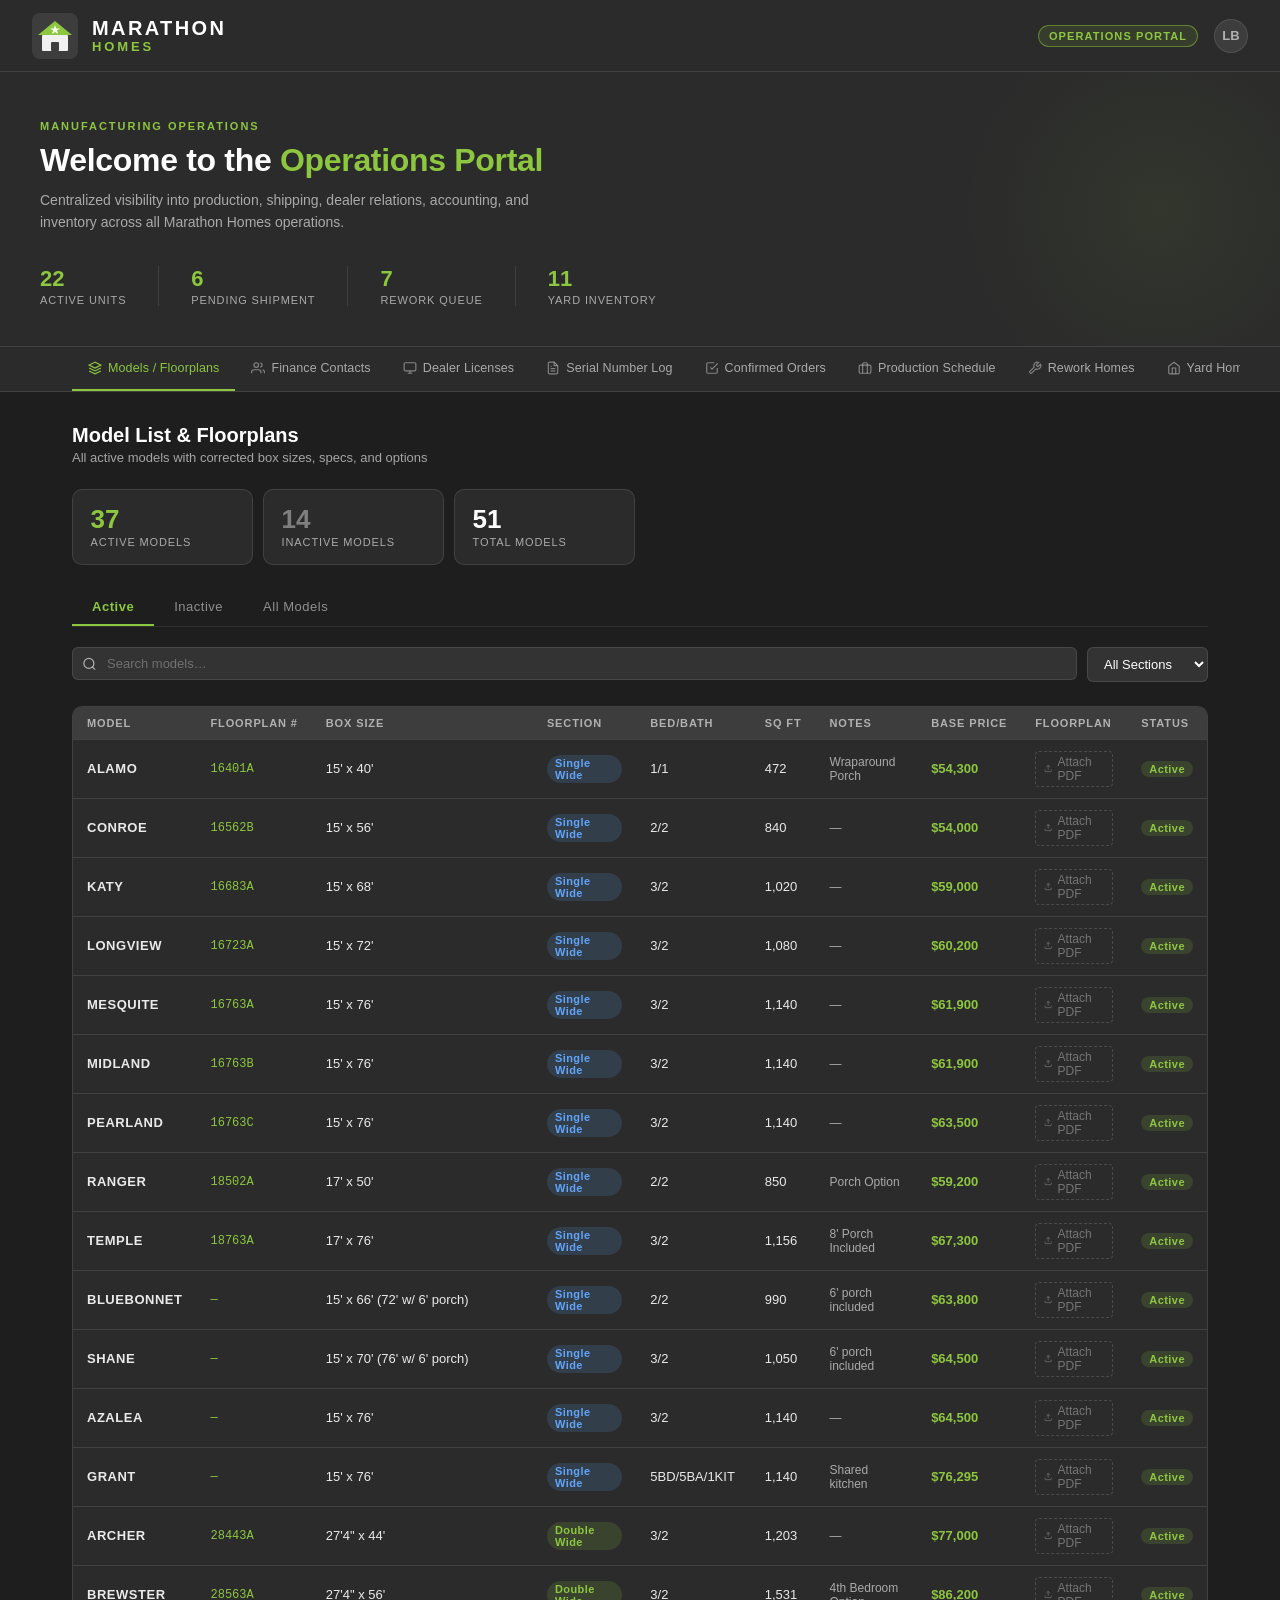
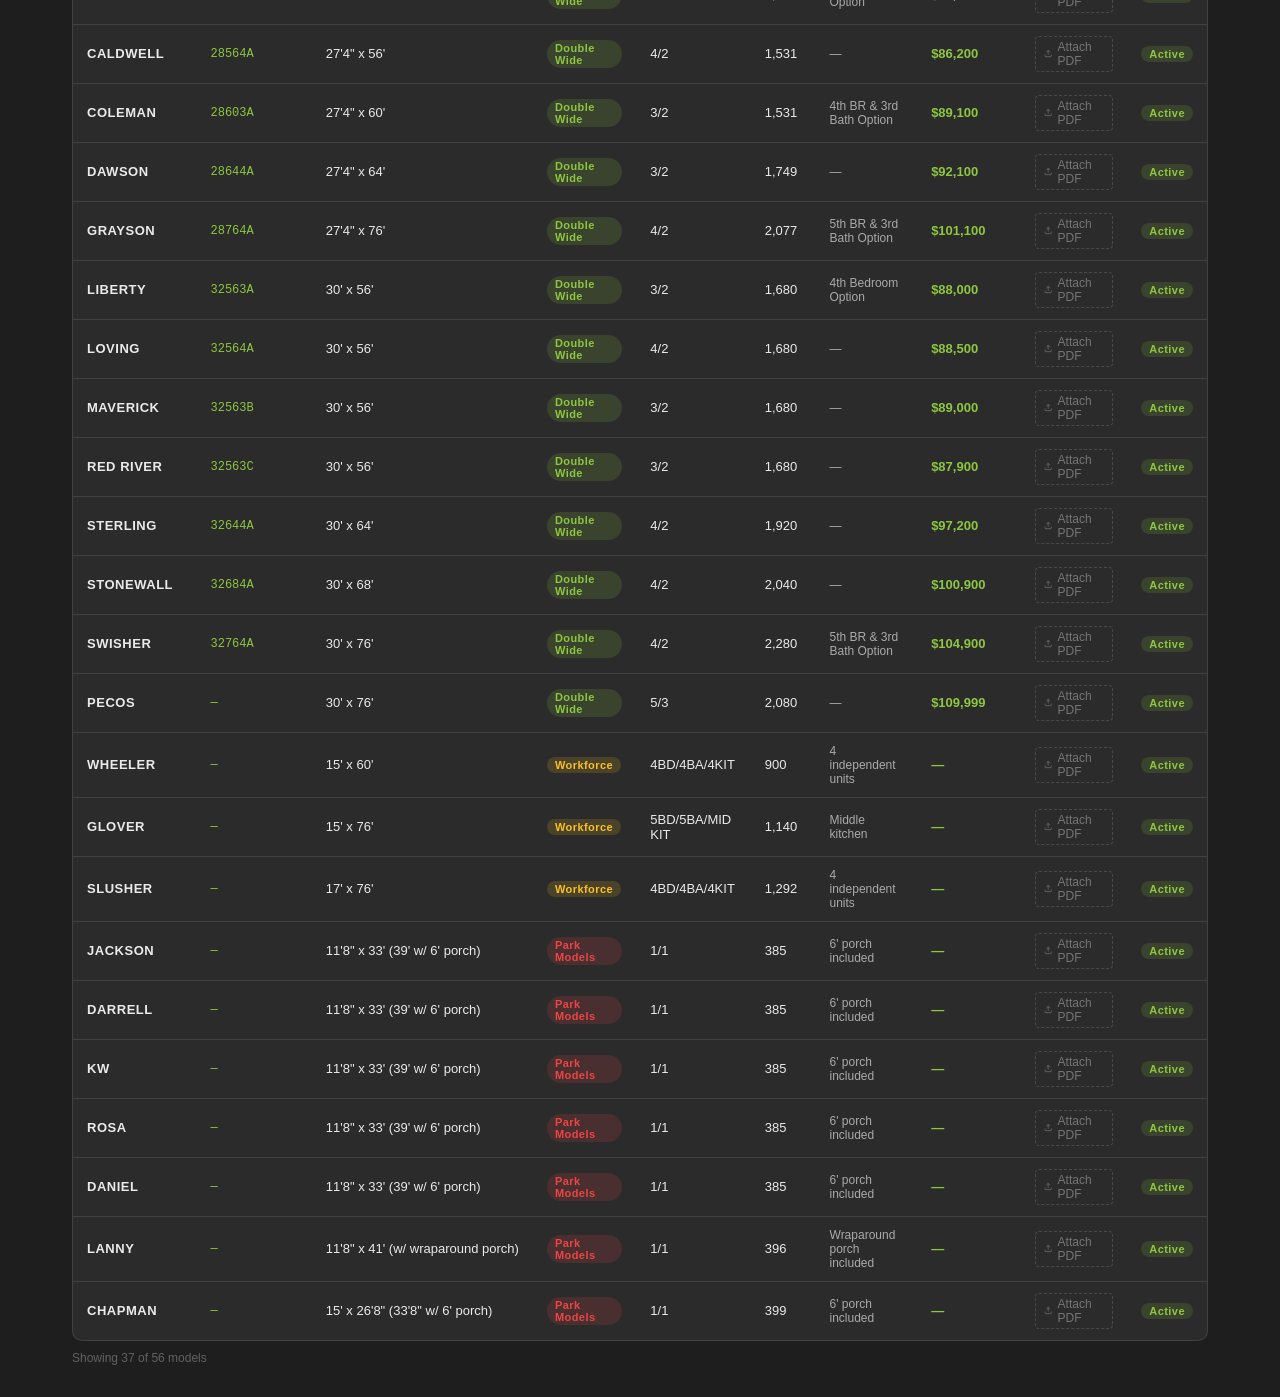
==== commit 6142284a: "auto-save: updated index.html" ====
--- a/index.html
+++ b/index.html
@@ -1826,6 +1826,10 @@
     {name:'PEARLAND',     box:'16763C', size:"15' x 76'",    section:'Single Wide',  bb:'3/2', sf:'1,140', price:'$63,500',  notes:'',                          active:true},
     {name:'RANGER',       box:'18502A', size:"17' x 50'",    section:'Single Wide',  bb:'2/2', sf:'850',   price:'$59,200',  notes:'Porch Option',               active:true},
     {name:'TEMPLE',       box:'18763A', size:"17' x 76'",    section:'Single Wide',  bb:'3/2', sf:'1,156', price:'$67,300',  notes:"8' Porch Included",          active:true},
+    {name:'BLUEBONNET',   box:'',       size:"15' x 66' (72' w/ 6' porch)", section:'Single Wide', bb:'2/2', sf:'990',   price:'$63,800',  notes:"6' porch included",         active:true},
+    {name:'SHANE',        box:'',       size:"15' x 70' (76' w/ 6' porch)", section:'Single Wide', bb:'3/2', sf:'1,050', price:'$64,500',  notes:"6' porch included",         active:true},
+    {name:'AZALEA',       box:'',       size:"15' x 76'",    section:'Single Wide',  bb:'3/2', sf:'1,140', price:'$64,500',  notes:'',                          active:true},
+    {name:'GRANT',        box:'',       size:"15' x 76'",    section:'Single Wide',  bb:'5BD/5BA/1KIT', sf:'1,140', price:'$76,295', notes:'Shared kitchen',    active:true},
     {name:'ARCHER',       box:'28443A', size:"27'4\" x 44'", section:'Double Wide',  bb:'3/2', sf:'1,203', price:'$77,000',  notes:'',                          active:true},
     {name:'BAILEY',       box:'28483A', size:"27'4\" x 48'", section:'Double Wide',  bb:'3/2', sf:'1,312', price:'$80,000',  notes:'',                          active:false},
     {name:'BELL',         box:'28523A', size:"27'4\" x 52'", section:'Double Wide',  bb:'3/2', sf:'1,421', price:'$83,500',  notes:'',                          active:false},
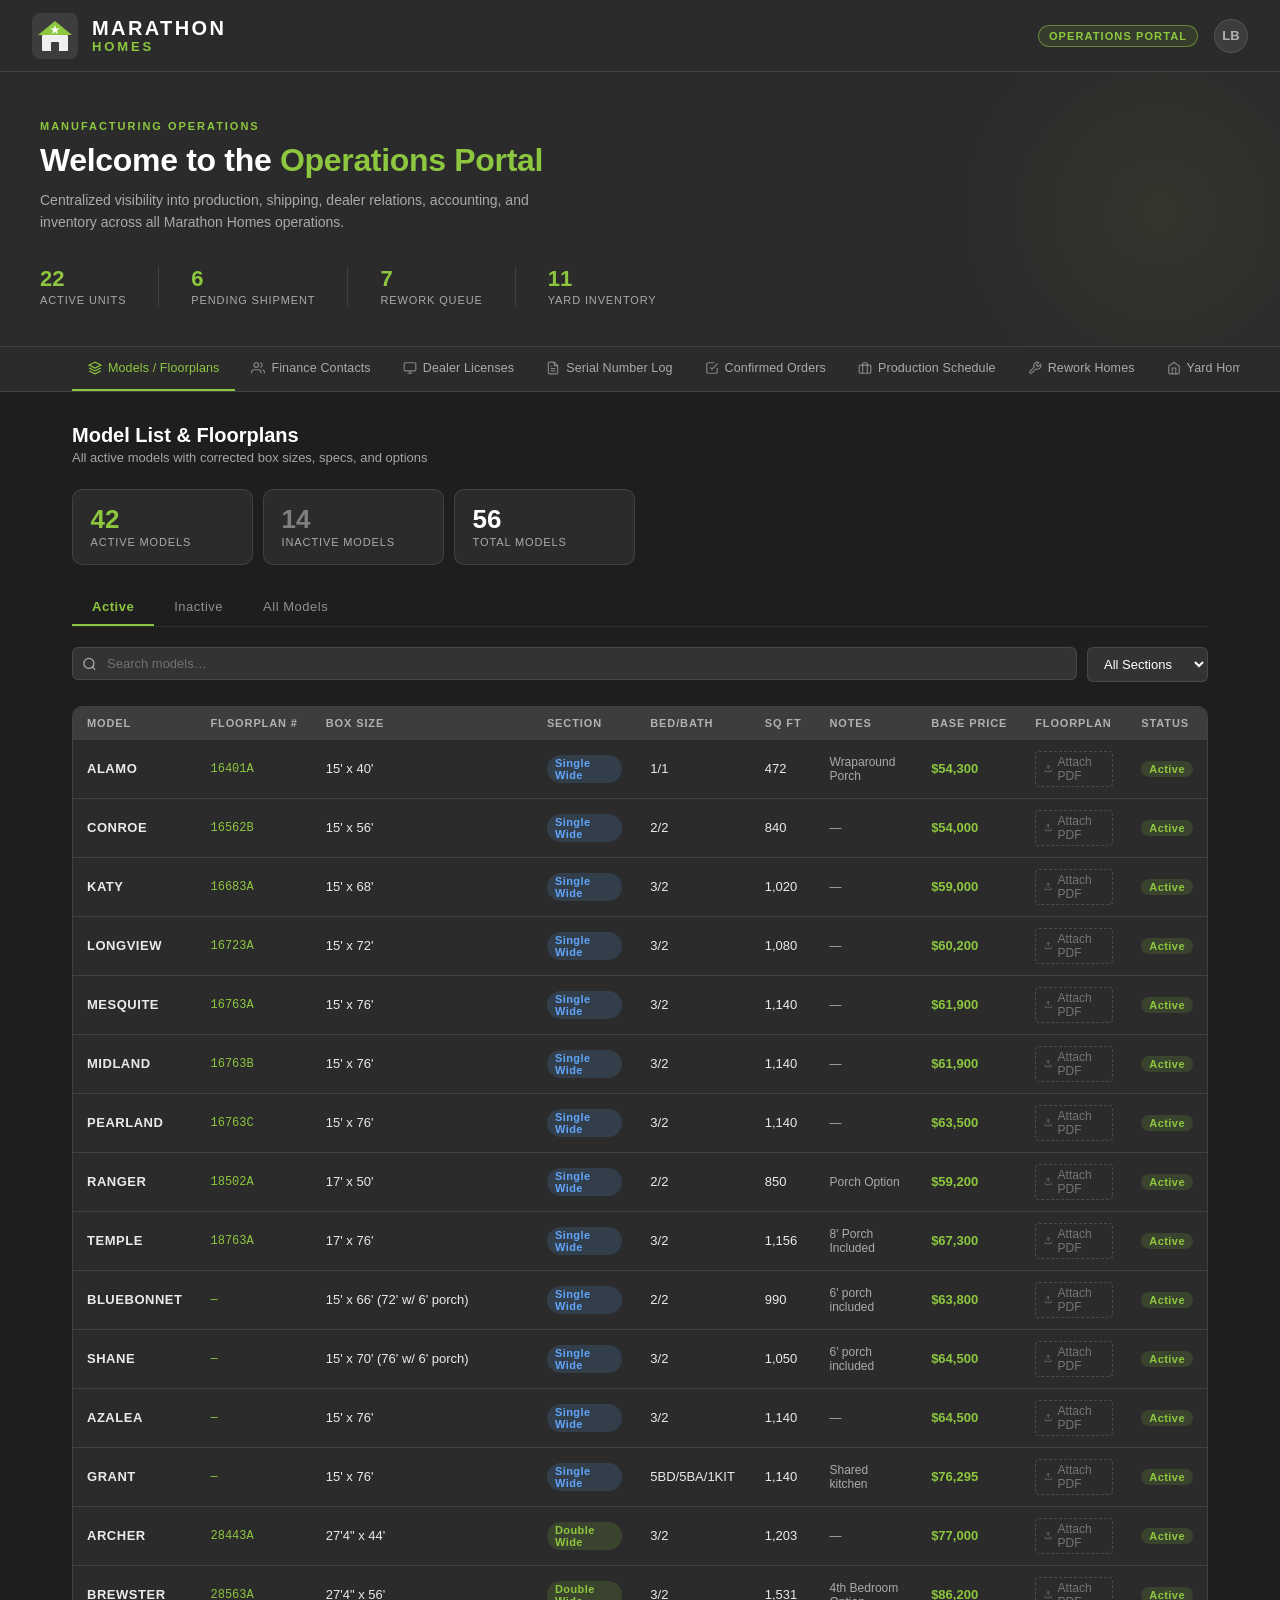
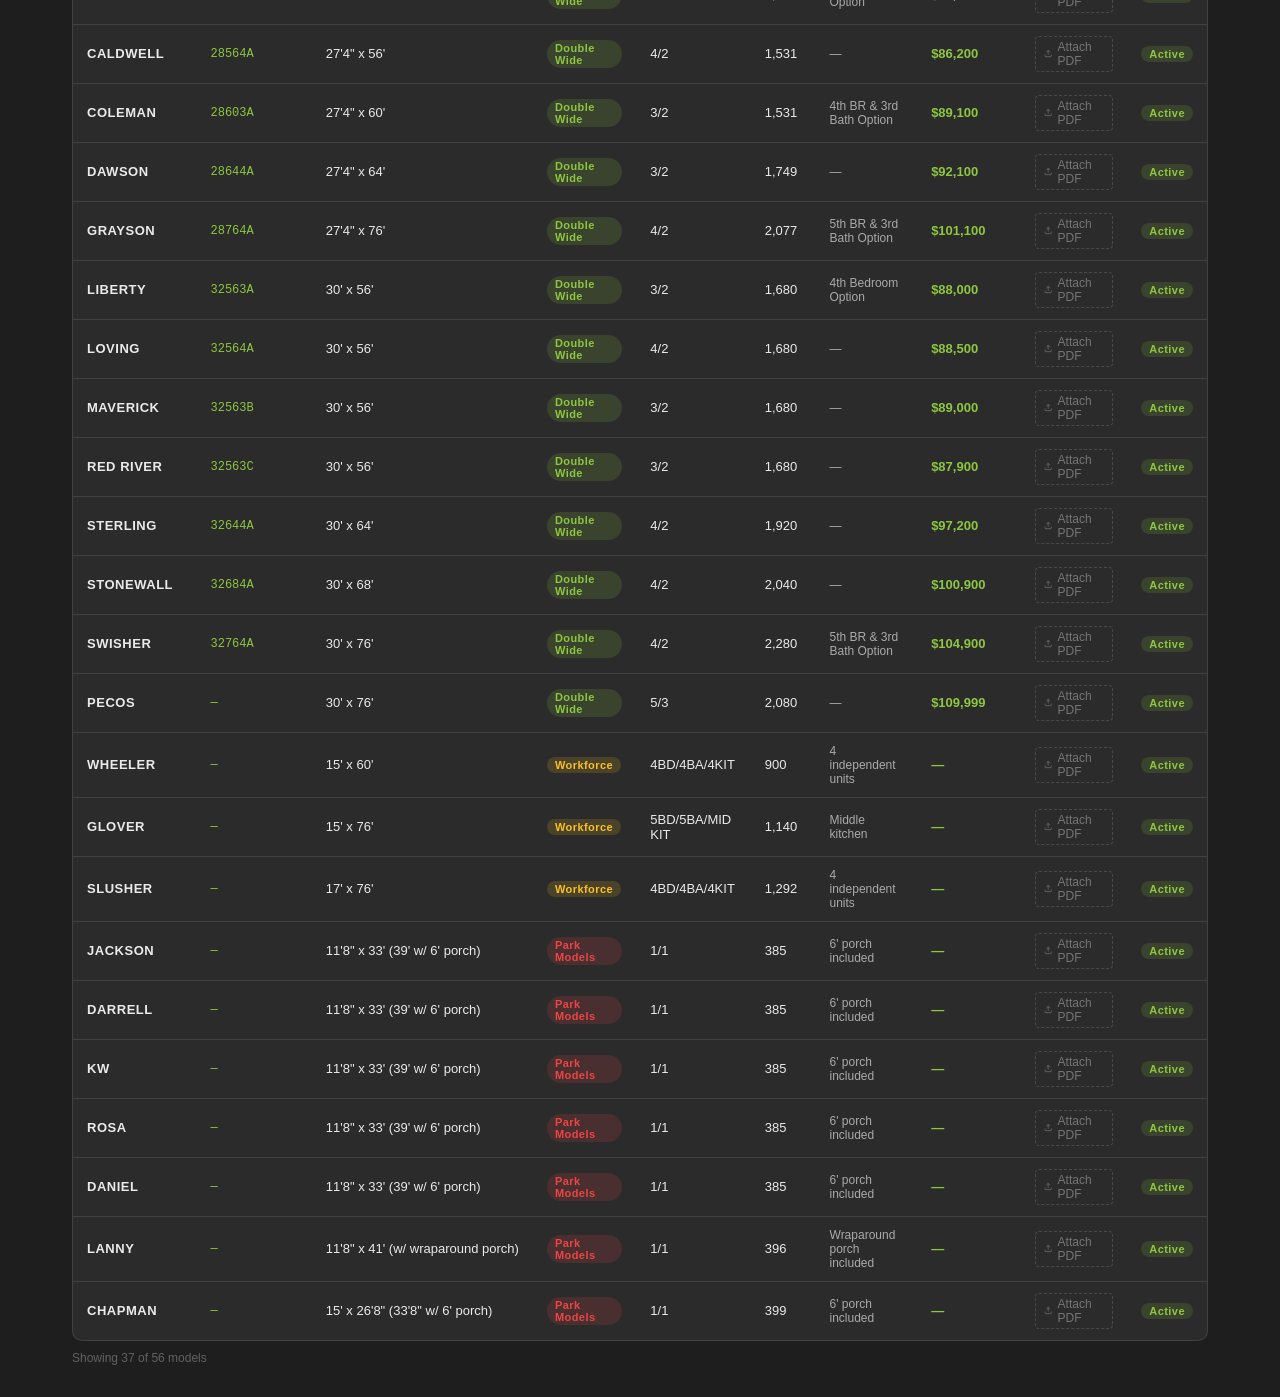
==== commit e7ae8f27: "auto-save: updated index.html" ====
--- a/index.html
+++ b/index.html
@@ -1092,9 +1092,9 @@
     </div>
 
     <div class="metric-row">
-      <div class="metric"><div class="metric-val green" id="model-count-active">37</div><div class="metric-lbl">Active Models</div></div>
+      <div class="metric"><div class="metric-val green" id="model-count-active">42</div><div class="metric-lbl">Active Models</div></div>
       <div class="metric"><div class="metric-val" id="model-count-inactive" style="color:rgba(255,255,255,0.4);">14</div><div class="metric-lbl">Inactive Models</div></div>
-      <div class="metric"><div class="metric-val">51</div><div class="metric-lbl">Total Models</div></div>
+      <div class="metric"><div class="metric-val">56</div><div class="metric-lbl">Total Models</div></div>
     </div>
 
     <!-- Active / Inactive sub-tabs -->
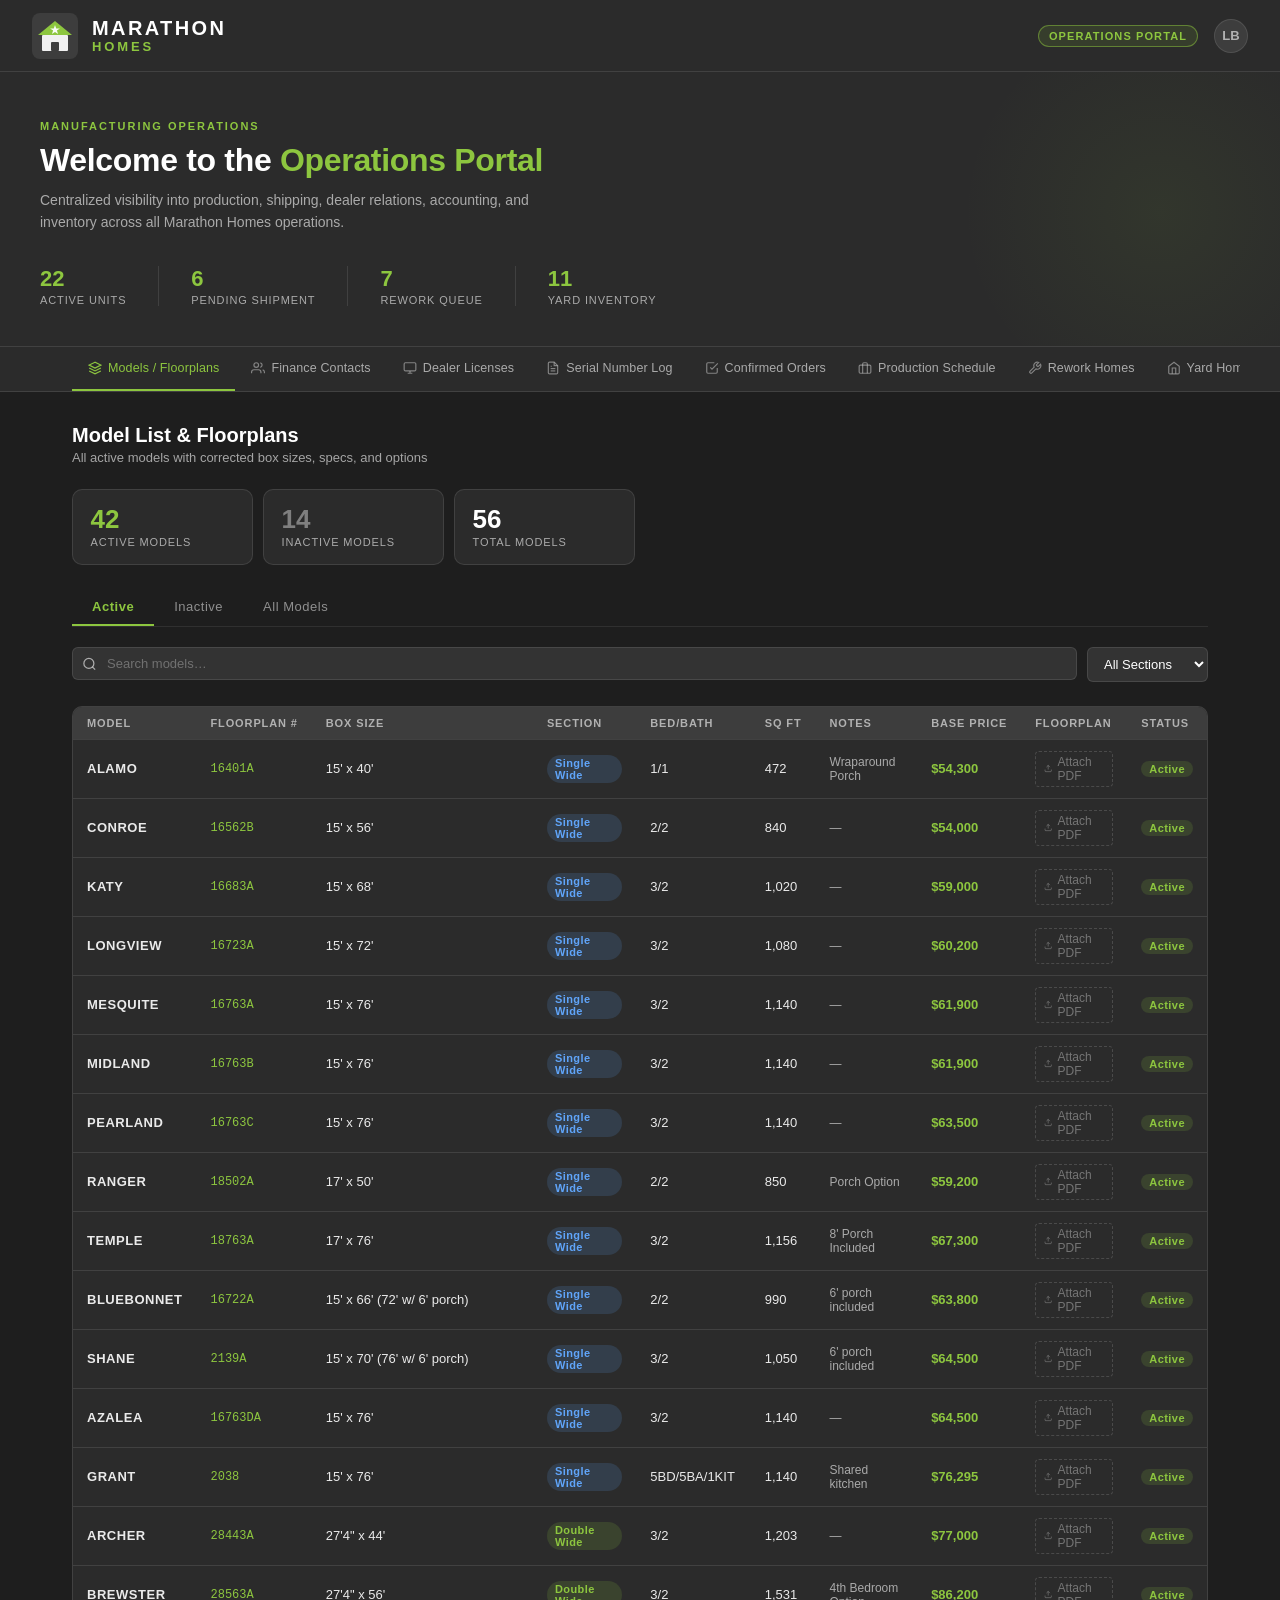
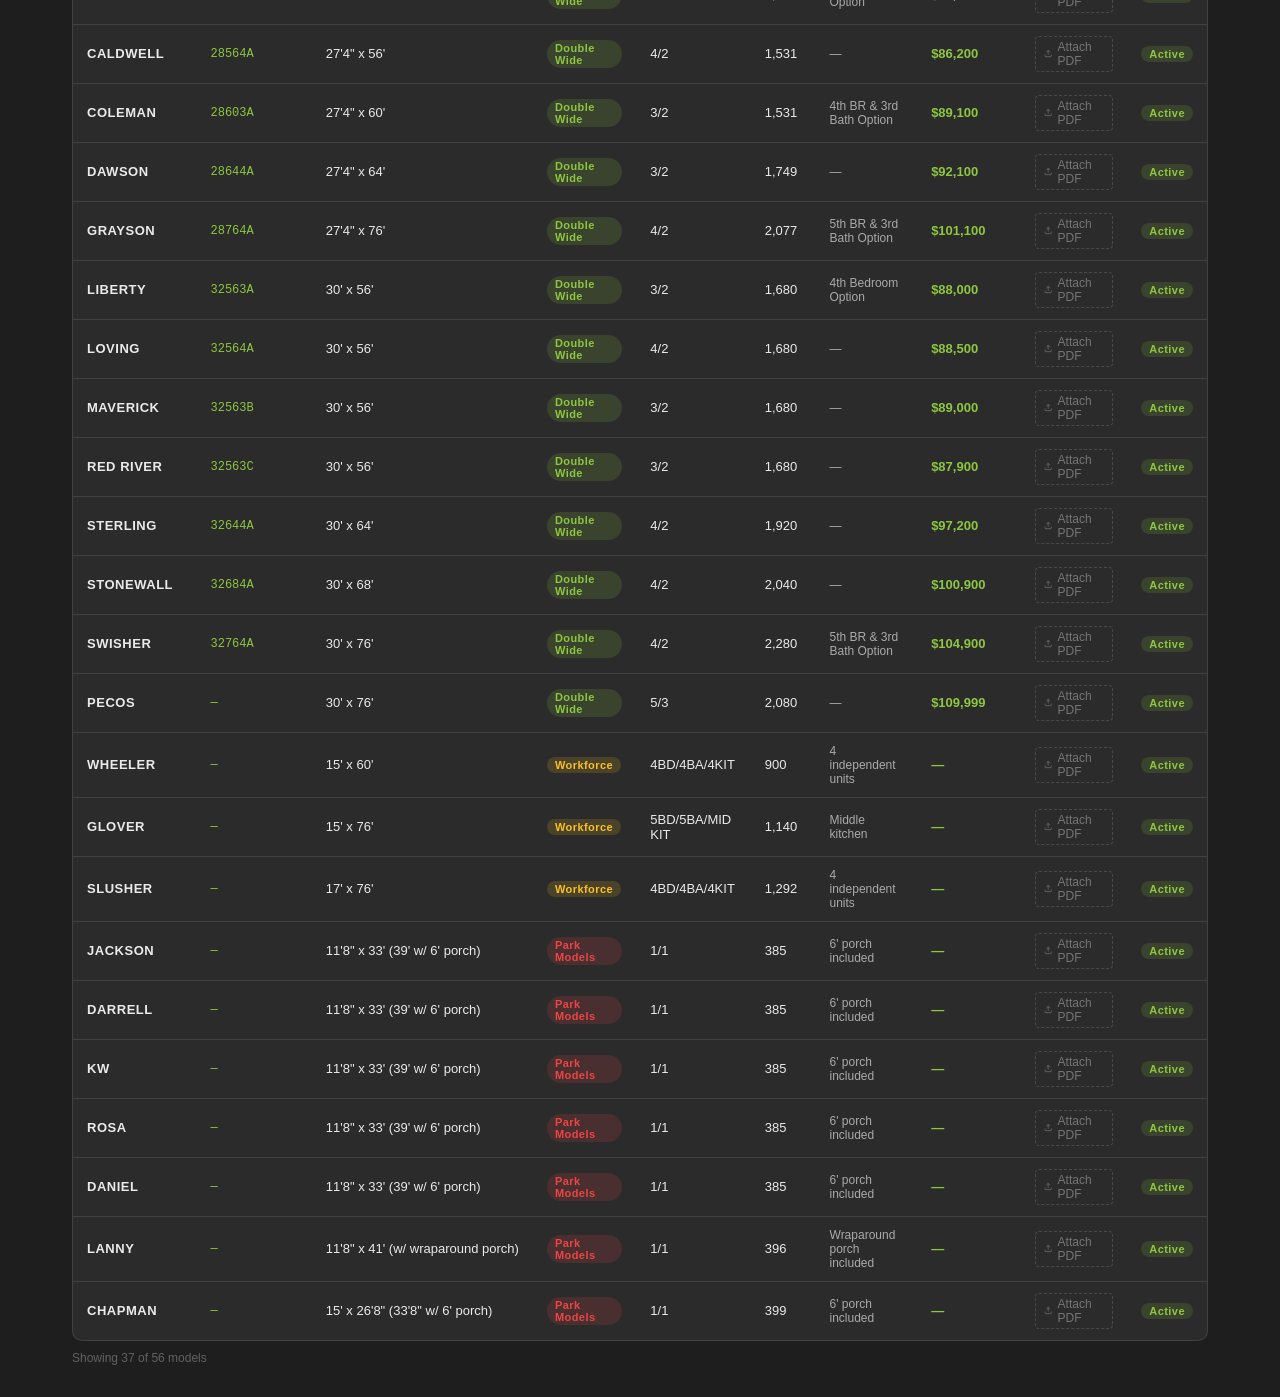
==== commit ccad9219: "auto-save: updated index.html" ====
--- a/index.html
+++ b/index.html
@@ -1826,10 +1826,10 @@
     {name:'PEARLAND',     box:'16763C', size:"15' x 76'",    section:'Single Wide',  bb:'3/2', sf:'1,140', price:'$63,500',  notes:'',                          active:true},
     {name:'RANGER',       box:'18502A', size:"17' x 50'",    section:'Single Wide',  bb:'2/2', sf:'850',   price:'$59,200',  notes:'Porch Option',               active:true},
     {name:'TEMPLE',       box:'18763A', size:"17' x 76'",    section:'Single Wide',  bb:'3/2', sf:'1,156', price:'$67,300',  notes:"8' Porch Included",          active:true},
-    {name:'BLUEBONNET',   box:'',       size:"15' x 66' (72' w/ 6' porch)", section:'Single Wide', bb:'2/2', sf:'990',   price:'$63,800',  notes:"6' porch included",         active:true},
-    {name:'SHANE',        box:'',       size:"15' x 70' (76' w/ 6' porch)", section:'Single Wide', bb:'3/2', sf:'1,050', price:'$64,500',  notes:"6' porch included",         active:true},
-    {name:'AZALEA',       box:'',       size:"15' x 76'",    section:'Single Wide',  bb:'3/2', sf:'1,140', price:'$64,500',  notes:'',                          active:true},
-    {name:'GRANT',        box:'',       size:"15' x 76'",    section:'Single Wide',  bb:'5BD/5BA/1KIT', sf:'1,140', price:'$76,295', notes:'Shared kitchen',    active:true},
+    {name:'BLUEBONNET',   box:'16722A', size:"15' x 66' (72' w/ 6' porch)", section:'Single Wide', bb:'2/2', sf:'990',   price:'$63,800',  notes:"6' porch included",         active:true},
+    {name:'SHANE',        box:'2139A',  size:"15' x 70' (76' w/ 6' porch)", section:'Single Wide', bb:'3/2', sf:'1,050', price:'$64,500',  notes:"6' porch included",         active:true},
+    {name:'AZALEA',       box:'16763DA',size:"15' x 76'",    section:'Single Wide',  bb:'3/2', sf:'1,140', price:'$64,500',  notes:'',                          active:true},
+    {name:'GRANT',        box:'2038',   size:"15' x 76'",    section:'Single Wide',  bb:'5BD/5BA/1KIT', sf:'1,140', price:'$76,295', notes:'Shared kitchen',    active:true},
     {name:'ARCHER',       box:'28443A', size:"27'4\" x 44'", section:'Double Wide',  bb:'3/2', sf:'1,203', price:'$77,000',  notes:'',                          active:true},
     {name:'BAILEY',       box:'28483A', size:"27'4\" x 48'", section:'Double Wide',  bb:'3/2', sf:'1,312', price:'$80,000',  notes:'',                          active:false},
     {name:'BELL',         box:'28523A', size:"27'4\" x 52'", section:'Double Wide',  bb:'3/2', sf:'1,421', price:'$83,500',  notes:'',                          active:false},
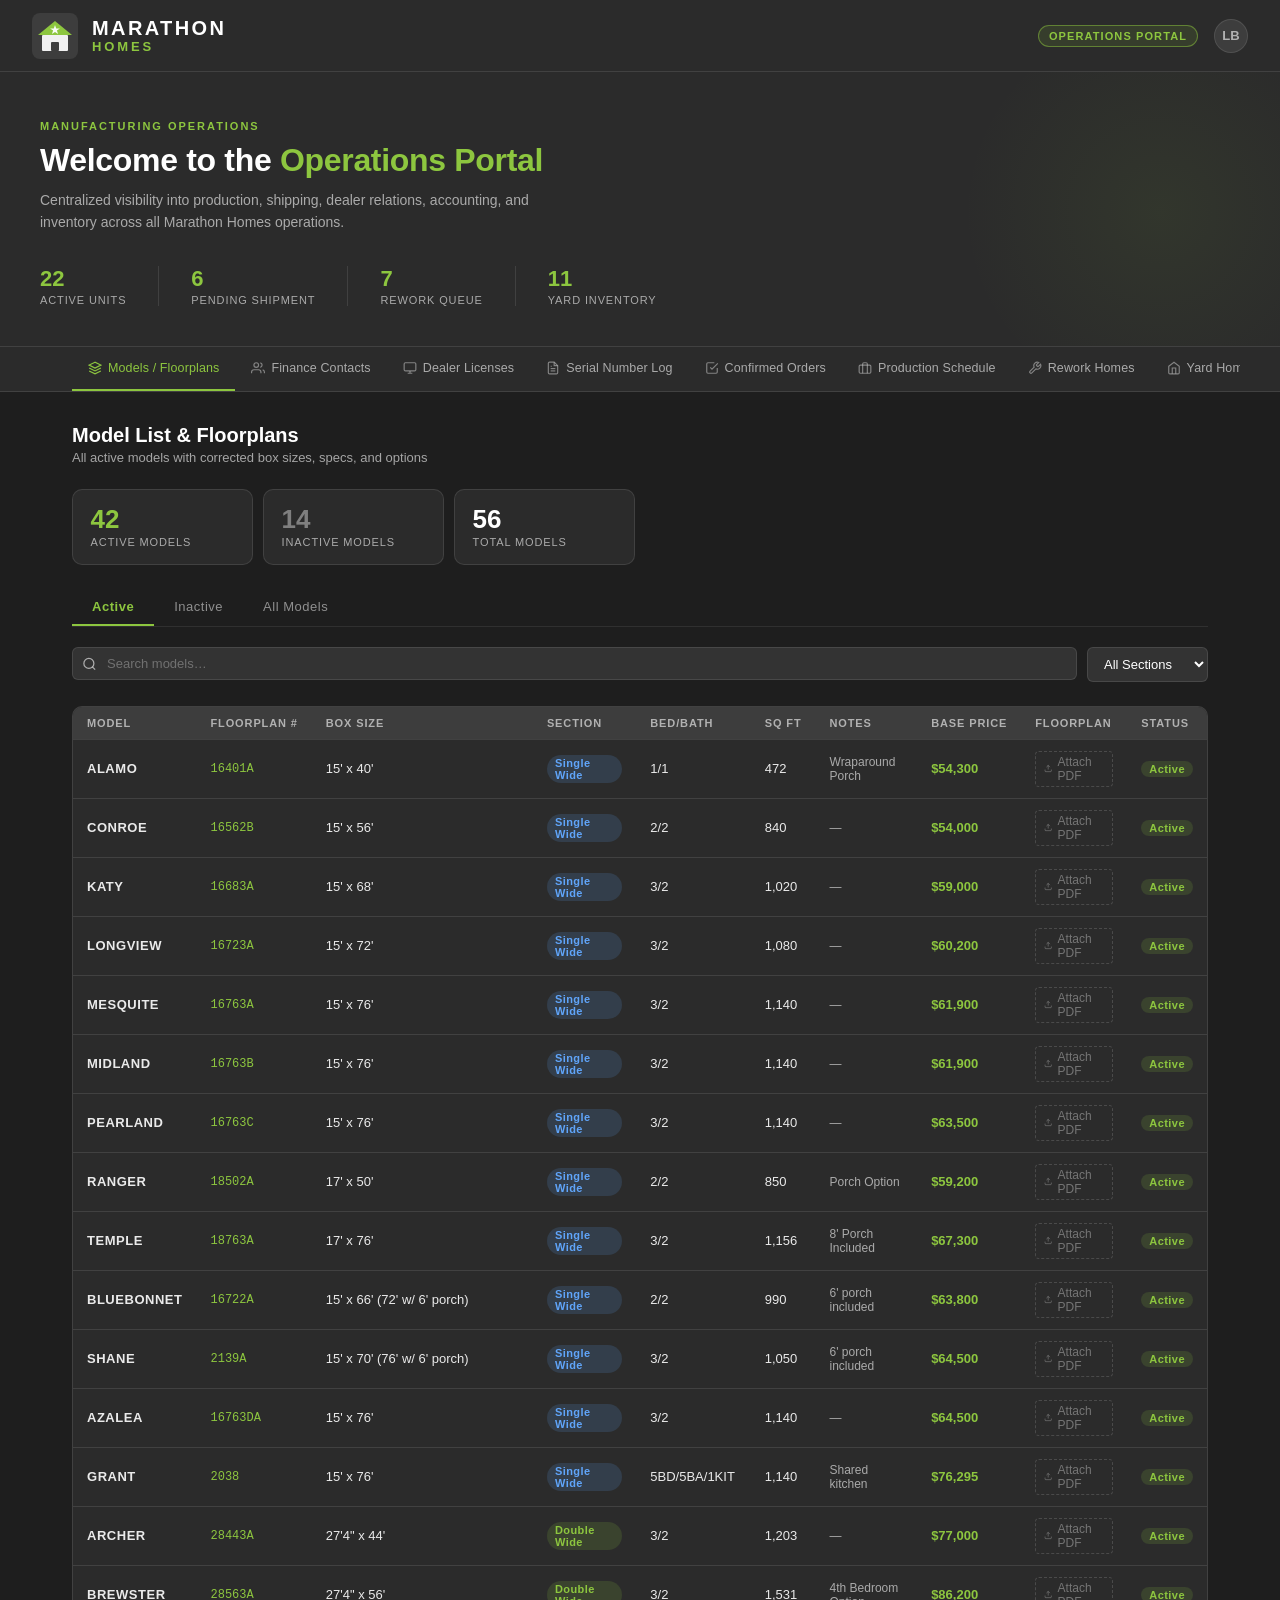
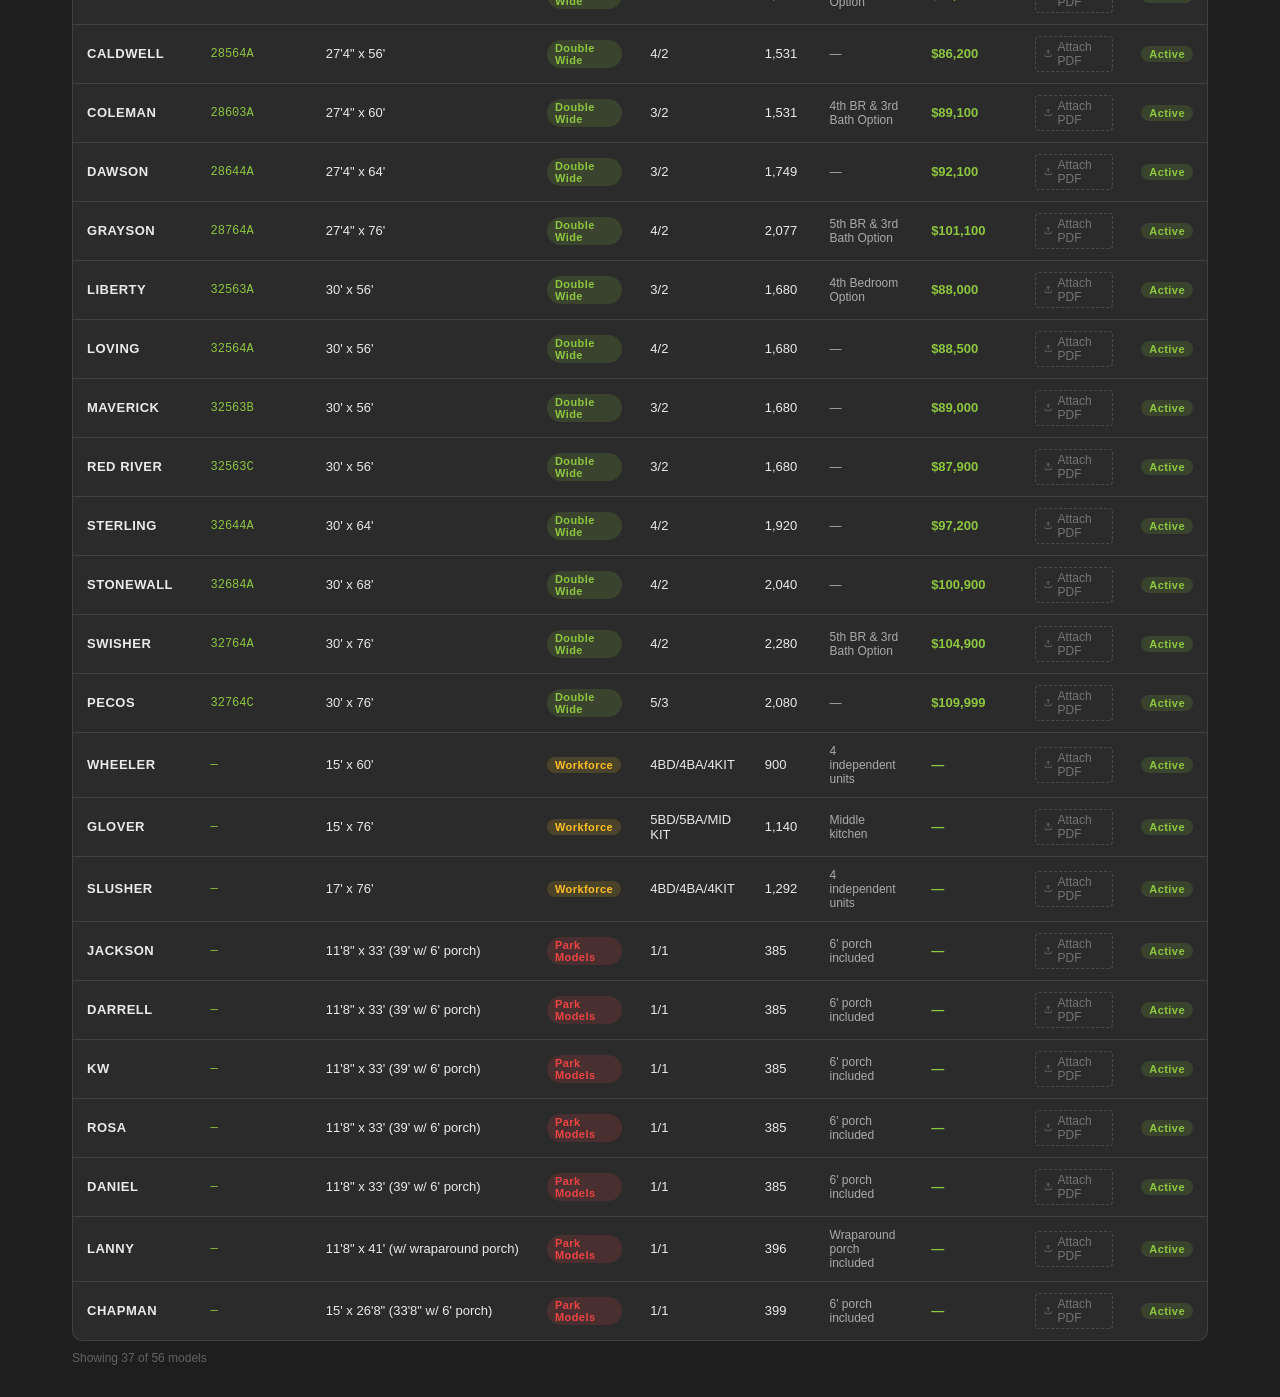
==== commit c0f59c74: "auto-save: updated index.html" ====
--- a/index.html
+++ b/index.html
@@ -1851,7 +1851,7 @@
     {name:'STONEWALL',    box:'32684A', size:"30' x 68'",    section:'Double Wide',  bb:'4/2', sf:'2,040', price:'$100,900', notes:'',                          active:true},
     {name:'SWISHER',      box:'32764A', size:"30' x 76'",    section:'Double Wide',  bb:'4/2', sf:'2,280', price:'$104,900', notes:'5th BR & 3rd Bath Option',   active:true},
     {name:'TRINITY',      box:'32764B', size:"30' x 76'",    section:'Double Wide',  bb:'4/2', sf:'2,280', price:'$104,900', notes:'',                          active:false},
-    {name:'PECOS',        box:'',       size:"30' x 76'",    section:'Double Wide',  bb:'5/3', sf:'2,080', price:'$109,999', notes:'',                          active:true},
+    {name:'PECOS',        box:'32764C', size:"30' x 76'",    section:'Double Wide',  bb:'5/3', sf:'2,080', price:'$109,999', notes:'',                          active:true},
     {name:'WHEELER',      box:'', size:"15' x 60'",    section:'Workforce',    bb:'4BD/4BA/4KIT', sf:'900',   notes:'4 independent units', active:true},
     {name:'CREW',         box:'', size:"15' x 76'",    section:'Workforce',    bb:'4BD/4BA/1KIT', sf:'1,140', notes:'Shared kitchen',      active:false},
     {name:'WHEELER 2',    box:'', size:"15' x 76'",    section:'Workforce',    bb:'5BD/5BA/5KIT', sf:'1,140', notes:'5 independent units', active:false},
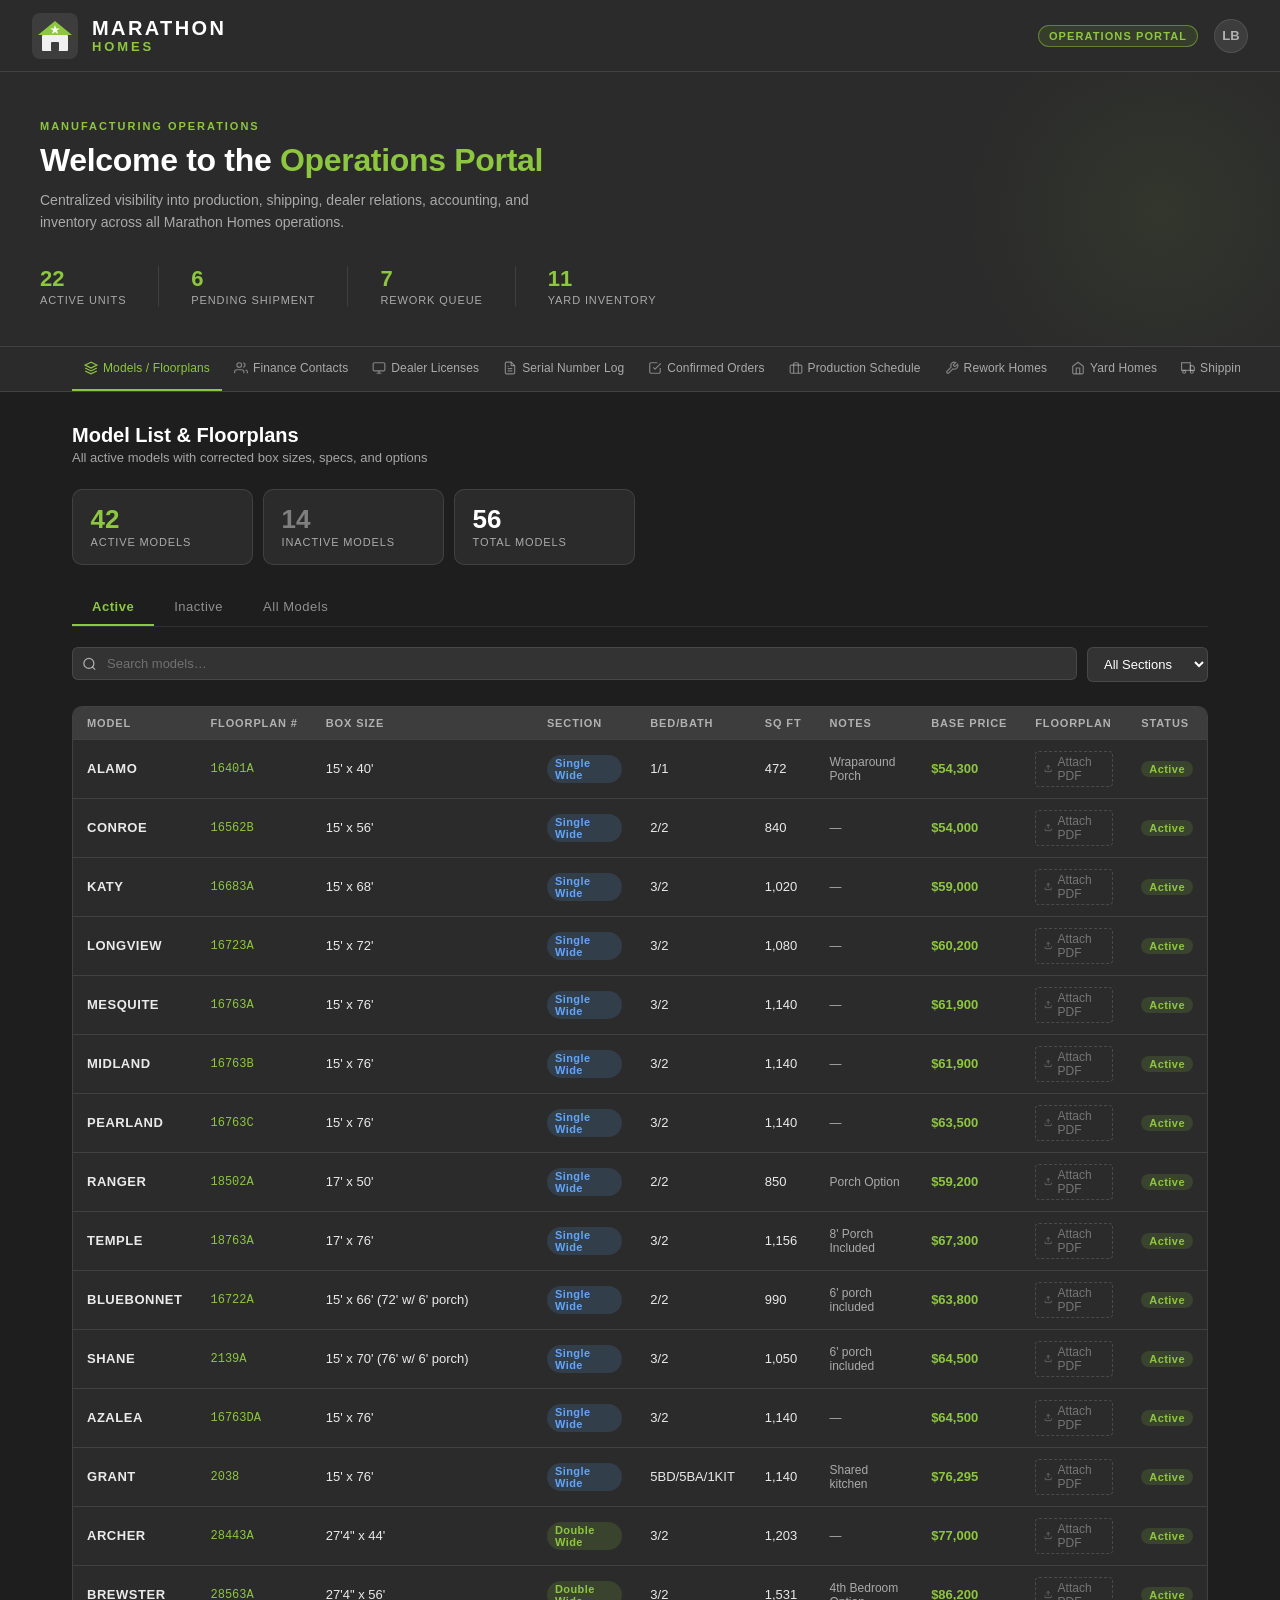
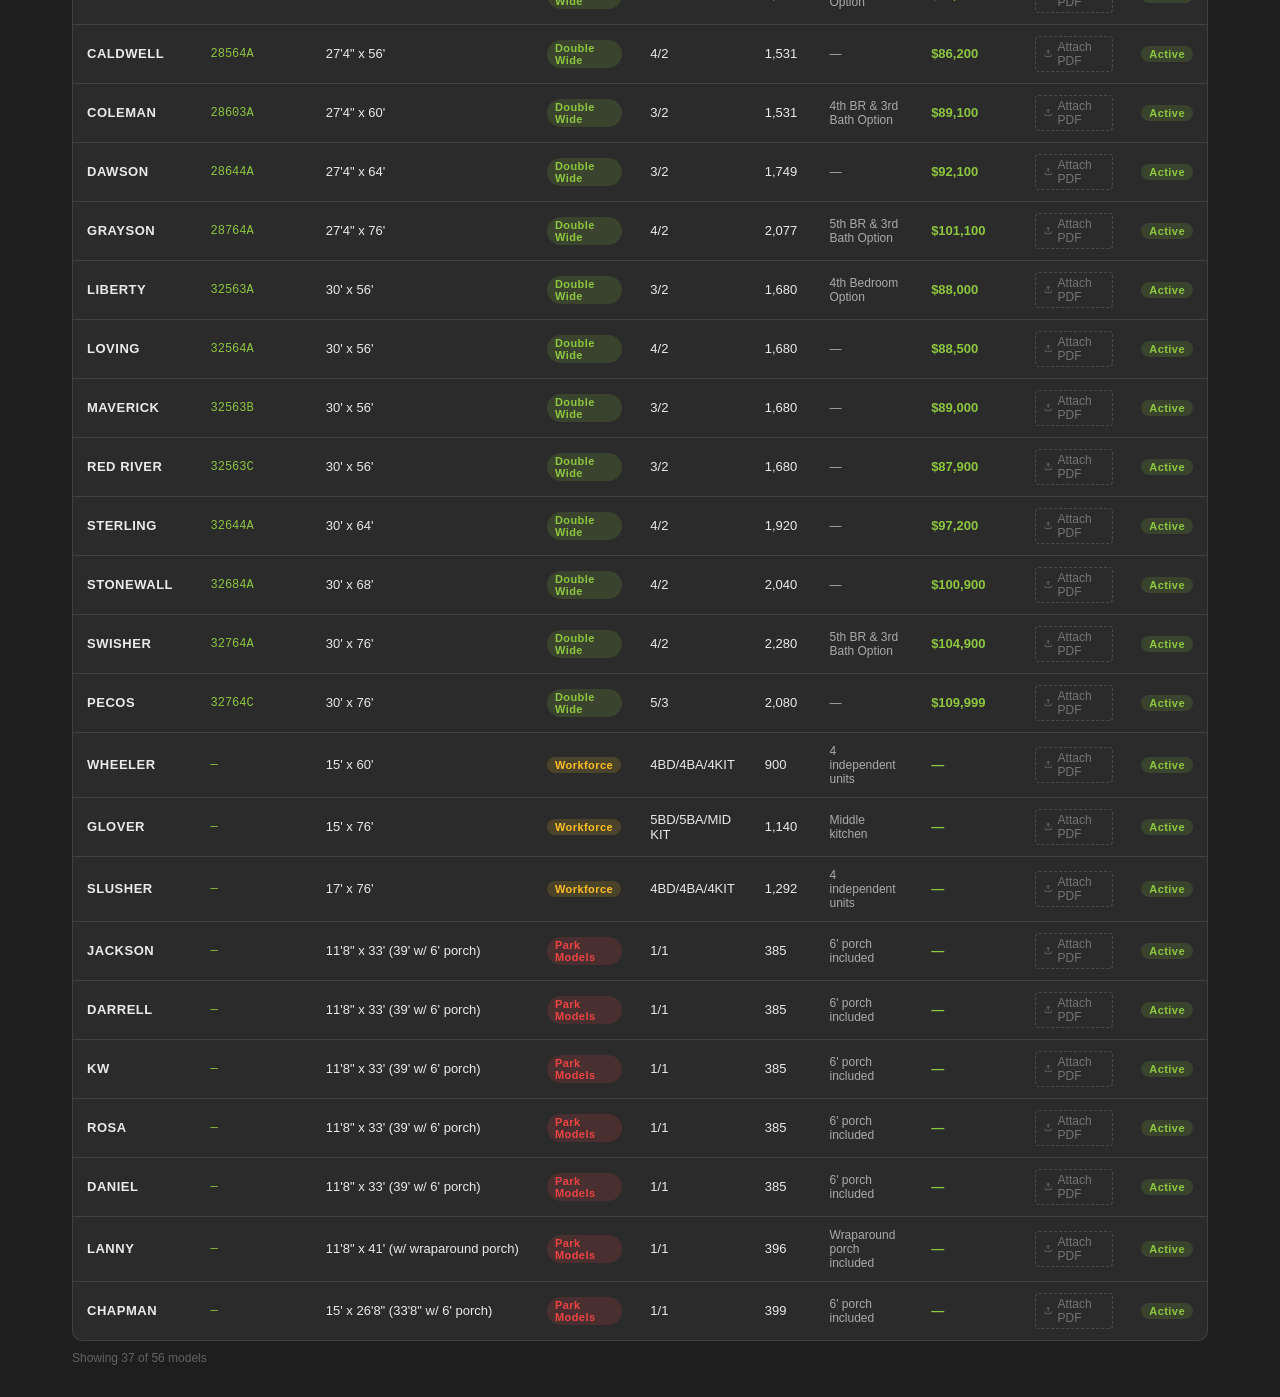
==== commit c01099e6: "auto-save: updated index.html" ====
--- a/index.html
+++ b/index.html
@@ -218,28 +218,33 @@
     margin: 0 auto;
     display: flex;
     overflow-x: auto;
-    scrollbar-width: none;
+    scrollbar-width: thin;
+    scrollbar-color: #8DC63F #242424;
     padding: 0 2rem;
-  }
-
-  .tab-nav::-webkit-scrollbar { display: none; }
+    -webkit-overflow-scrolling: touch;
+  }
+
+  .tab-nav::-webkit-scrollbar { height: 3px; }
+  .tab-nav::-webkit-scrollbar-track { background: #242424; }
+  .tab-nav::-webkit-scrollbar-thumb { background: #8DC63F; border-radius: 2px; }
 
   .tab-btn {
     background: none;
     border: none;
+    border-bottom: 2px solid transparent;
     color: var(--white-60);
-    font-size: 12.5px;
+    font-size: 12px;
     font-weight: 500;
-    padding: 14px 16px;
+    padding: 14px 12px;
     cursor: pointer;
     white-space: nowrap;
-    border-bottom: 2px solid transparent;
     transition: color 0.15s, border-color 0.15s;
     display: flex;
     align-items: center;
-    gap: 6px;
+    gap: 5px;
     font-family: inherit;
     letter-spacing: 0.01em;
+    flex-shrink: 0;
   }
 
   .tab-btn:hover { color: var(--white-90); }
@@ -1052,33 +1057,116 @@
   </div>
 
   <!-- 9. ACCOUNTING -->
+  <!-- 9. ACCOUNTING -->
   <div class="tab-panel" id="tab-accounting">
     <div class="section-header">
       <div>
         <div class="section-title">Accounting</div>
-        <div class="section-sub">Invoices, payments, deposits, and financial records</div>
-      </div>
-      <button class="btn">+ New Entry</button>
-    </div>
+        <div class="section-sub">Monthly financial records — invoices, payments, and deposits</div>
+      </div>
+    </div>
+
+    <!-- Month sub-tabs -->
+    <div style="display:flex; gap:0; margin-bottom:20px; border-bottom:1px solid rgba(255,255,255,0.08);">
+      <button id="acct-tab-jan" onclick="setAcctMonth('Jan 2026')" style="background:none; border:none; border-bottom:2px solid #8DC63F; color:#8DC63F; font-family:inherit; font-size:13px; font-weight:700; padding:10px 20px; cursor:pointer; letter-spacing:0.04em;">Jan 2026</button>
+      <button id="acct-tab-feb" onclick="setAcctMonth('Feb 2026')" style="background:none; border:none; border-bottom:2px solid transparent; color:rgba(255,255,255,0.5); font-family:inherit; font-size:13px; font-weight:500; padding:10px 20px; cursor:pointer; letter-spacing:0.04em;">Feb 2026</button>
+      <button id="acct-tab-mar" onclick="setAcctMonth('Mar 2026')" style="background:none; border:none; border-bottom:2px solid transparent; color:rgba(255,255,255,0.5); font-family:inherit; font-size:13px; font-weight:500; padding:10px 20px; cursor:pointer; letter-spacing:0.04em;">Mar 2026</button>
+      <button id="acct-tab-apr" onclick="setAcctMonth('Apr 2026')" style="background:none; border:none; border-bottom:2px solid transparent; color:rgba(255,255,255,0.5); font-family:inherit; font-size:13px; font-weight:500; padding:10px 20px; cursor:pointer; letter-spacing:0.04em;">Apr 2026</button>
+      <button id="acct-tab-may" onclick="setAcctMonth('May 2026')" style="background:none; border:none; border-bottom:2px solid transparent; color:rgba(255,255,255,0.5); font-family:inherit; font-size:13px; font-weight:500; padding:10px 20px; cursor:pointer; letter-spacing:0.04em;">May 2026</button>
+      <button id="acct-tab-jun" onclick="setAcctMonth('Jun 2026')" style="background:none; border:none; border-bottom:2px solid transparent; color:rgba(255,255,255,0.5); font-family:inherit; font-size:13px; font-weight:500; padding:10px 20px; cursor:pointer; letter-spacing:0.04em;">Jun 2026</button>
+    </div>
+
     <div class="metric-row">
-      <div class="metric"><div class="metric-val green">$2.4M</div><div class="metric-lbl">Revenue MTD</div></div>
-      <div class="metric"><div class="metric-val" style="color:#EF4444;">$180K</div><div class="metric-lbl">Outstanding AR</div></div>
-      <div class="metric"><div class="metric-val green">$340K</div><div class="metric-lbl">Deposits Received</div></div>
-      <div class="metric"><div class="metric-val" style="color:#FBBF24;">6</div><div class="metric-lbl">Open Invoices</div></div>
-    </div>
-    <div class="table-wrap">
-      <table>
+      <div class="metric"><div class="metric-val green" id="acct-m-count">—</div><div class="metric-lbl">Records</div></div>
+      <div class="metric"><div class="metric-val green" id="acct-m-rev">—</div><div class="metric-lbl">Total Revenue</div></div>
+      <div class="metric"><div class="metric-val" id="acct-m-inv">—</div><div class="metric-lbl">Total Invoiced</div></div>
+      <div class="metric"><div class="metric-val" id="acct-m-dep">—</div><div class="metric-lbl">Deposits</div></div>
+    </div>
+
+    <div class="filter-bar">
+      <div class="search-wrap">
+        <svg viewBox="0 0 24 24" fill="none" stroke="currentColor" stroke-width="2"><circle cx="11" cy="11" r="8"/><line x1="21" y1="21" x2="16.65" y2="16.65"/></svg>
+        <input class="search-input" id="acct-search" type="text" placeholder="Search dealer, serial, model…">
+      </div>
+      <select id="acct-paytype-filter" style="width:auto; padding:8px 12px;">
+        <option value="">All Pay Types</option>
+        <option value="Check">Check</option>
+        <option value="Wire">Wire</option>
+        <option value="ACH">ACH</option>
+        <option value="Floor Plan">Floor Plan</option>
+      </select>
+    </div>
+
+    <div class="table-wrap" style="overflow-x:auto;">
+      <table id="acct-table">
         <thead><tr>
-          <th>Invoice #</th><th>Dealer</th><th>Unit</th><th>Amount</th><th>Invoice Date</th><th>Due Date</th><th>Status</th>
+          <th>Pro #</th>
+          <th>Dealer</th>
+          <th>Serial</th>
+          <th>Model</th>
+          <th>Sq Ft</th>
+          <th>Base</th>
+          <th>Options</th>
+          <th>Freight</th>
+          <th>Fees</th>
+          <th>Taxes</th>
+          <th>Total Rev</th>
+          <th>Total Inv</th>
+          <th>Offline Date</th>
+          <th>Ship Date</th>
+          <th>Off→Ship</th>
+          <th>Paid Date</th>
+          <th>Ship→Paid</th>
+          <th>Pay Type</th>
+          <th></th>
         </tr></thead>
-        <tbody>
-          <tr><td>INV-26041</td><td>Lone Star Homes</td><td>01-TRA0081-26</td><td>$94,500</td><td>03/20/26</td><td>04/20/26</td><td><span class="badge badge-green">Paid</span></td></tr>
-          <tr><td>INV-26042</td><td>Heartland Housing</td><td>01-BRK0042-26</td><td>$112,000</td><td>03/22/26</td><td>04/22/26</td><td><span class="badge badge-amber">Partial</span></td></tr>
-          <tr><td>INV-26043</td><td>Southwest Living</td><td>01-AZA0118-26</td><td>$88,750</td><td>03/28/26</td><td>04/28/26</td><td><span class="badge badge-red">Overdue</span></td></tr>
-          <tr><td>INV-26044</td><td>Red River Housing</td><td>01-MAV0156-26</td><td>$97,200</td><td>04/01/26</td><td>05/01/26</td><td><span class="badge badge-gray">Sent</span></td></tr>
-          <tr><td>INV-26045</td><td>Panhandle Homes</td><td>01-GRY0204-26</td><td>$128,500</td><td>04/05/26</td><td>05/05/26</td><td><span class="badge badge-gray">Sent</span></td></tr>
-        </tbody>
+        <tbody id="acct-tbody"></tbody>
       </table>
+    </div>
+    <div style="margin-top:10px; font-size:12px; color:var(--white-30);" id="acct-count-label"></div>
+
+    <!-- Edit Modal -->
+    <div id="acct-modal-backdrop" style="display:none; position:fixed; inset:0; background:rgba(0,0,0,0.6); z-index:1000; align-items:center; justify-content:center;">
+      <div style="background:#1a2a1a; border:1px solid rgba(255,255,255,0.12); border-radius:8px; padding:28px; width:480px; max-width:95vw; position:relative;">
+        <div style="font-size:16px; font-weight:700; margin-bottom:20px; letter-spacing:0.04em;">Edit Record</div>
+        <input type="hidden" id="acct-modal-pro">
+        <div style="display:grid; grid-template-columns:1fr 1fr; gap:14px;">
+          <div>
+            <label style="font-size:11px; color:var(--white-60); display:block; margin-bottom:5px;">PAID DATE</label>
+            <input id="acct-modal-paidDate" type="text" placeholder="MM/DD/YY" style="width:100%; box-sizing:border-box; background:rgba(255,255,255,0.07); border:1px solid rgba(255,255,255,0.15); border-radius:4px; padding:8px 10px; color:#fff; font-size:13px;">
+          </div>
+          <div>
+            <label style="font-size:11px; color:var(--white-60); display:block; margin-bottom:5px;">PAY TYPE</label>
+            <select id="acct-modal-payType" style="width:100%; box-sizing:border-box; background:rgba(255,255,255,0.07); border:1px solid rgba(255,255,255,0.15); border-radius:4px; padding:8px 10px; color:#fff; font-size:13px;">
+              <option value="">—</option>
+              <option value="Check">Check</option>
+              <option value="Wire">Wire</option>
+              <option value="ACH">ACH</option>
+              <option value="Floor Plan">Floor Plan</option>
+            </select>
+          </div>
+          <div>
+            <label style="font-size:11px; color:var(--white-60); display:block; margin-bottom:5px;">DEPOSIT</label>
+            <input id="acct-modal-deposit" type="text" placeholder="$0" style="width:100%; box-sizing:border-box; background:rgba(255,255,255,0.07); border:1px solid rgba(255,255,255,0.15); border-radius:4px; padding:8px 10px; color:#fff; font-size:13px;">
+          </div>
+          <div>
+            <label style="font-size:11px; color:var(--white-60); display:block; margin-bottom:5px;">FINAL DEPOSIT</label>
+            <input id="acct-modal-finalDeposit" type="text" placeholder="$0" style="width:100%; box-sizing:border-box; background:rgba(255,255,255,0.07); border:1px solid rgba(255,255,255,0.15); border-radius:4px; padding:8px 10px; color:#fff; font-size:13px;">
+          </div>
+          <div>
+            <label style="font-size:11px; color:var(--white-60); display:block; margin-bottom:5px;">SCHEDULED PAY</label>
+            <input id="acct-modal-scheduledPay" type="text" placeholder="MM/DD/YY" style="width:100%; box-sizing:border-box; background:rgba(255,255,255,0.07); border:1px solid rgba(255,255,255,0.15); border-radius:4px; padding:8px 10px; color:#fff; font-size:13px;">
+          </div>
+          <div>
+            <label style="font-size:11px; color:var(--white-60); display:block; margin-bottom:5px;">NOTES</label>
+            <input id="acct-modal-notes" type="text" placeholder="Optional notes" style="width:100%; box-sizing:border-box; background:rgba(255,255,255,0.07); border:1px solid rgba(255,255,255,0.15); border-radius:4px; padding:8px 10px; color:#fff; font-size:13px;">
+          </div>
+        </div>
+        <div style="display:flex; gap:10px; justify-content:flex-end; margin-top:22px;">
+          <button onclick="closeAcctModal()" style="background:rgba(255,255,255,0.08); border:1px solid rgba(255,255,255,0.15); border-radius:4px; padding:9px 20px; color:rgba(255,255,255,0.7); font-family:inherit; font-size:13px; cursor:pointer;">Cancel</button>
+          <button onclick="saveAcctRecord()" style="background:#8DC63F; border:none; border-radius:4px; padding:9px 20px; color:#0a140a; font-family:inherit; font-size:13px; font-weight:700; cursor:pointer;">Save</button>
+        </div>
+      </div>
     </div>
   </div>
 
@@ -1974,6 +2062,176 @@
   renderModels(modelData.filter(m => m.active));
   document.getElementById('model-search').addEventListener('input', filterModels);
   document.getElementById('model-section-filter').addEventListener('change', filterModels);
+
+  // ── ACCOUNTING DATA & LOGIC ──
+  const acctData = [
+    {pro:'26-J001', dealer:'Lone Star Homes',          serial:'TX26-0042', model:'STONEWALL',  width:30, length:68, sf:2040, floors:1, base:100900, vep:500, options:4200, freight:2800, fees:650, taxes:0, totalRev:109050, totalInv:108050, offlineDate:'01/03/26', tagged:'01/04/26', shipDate:'01/07/26', offlineToShip:4, paidDate:'01/14/26', shipToPaid:7,  payType:'Floor Plan', deposit:5000, finalDeposit:0, approval:'Approved', invoicedDate:'01/07/26', scheduledPay:'01/14/26', buildMonth:'Jan 2026'},
+    {pro:'26-J002', dealer:'Heartland Housing',        serial:'TX26-0043', model:'GRAYSON',    width:27, length:76, sf:2077, floors:1, base:101100, vep:500, options:6800, freight:3200, fees:650, taxes:0, totalRev:112250, totalInv:111250, offlineDate:'01/03/26', tagged:'01/04/26', shipDate:'01/08/26', offlineToShip:5, paidDate:'01/17/26', shipToPaid:9,  payType:'Wire',       deposit:5000, finalDeposit:0, approval:'Approved', invoicedDate:'01/08/26', scheduledPay:'01/17/26', buildMonth:'Jan 2026'},
+    {pro:'26-J003', dealer:'Southwest Living',         serial:'TX26-0044', model:'SWISHER',    width:30, length:76, sf:2280, floors:1, base:104900, vep:500, options:3500, freight:3200, fees:650, taxes:0, totalRev:112750, totalInv:111750, offlineDate:'01/05/26', tagged:'01/06/26', shipDate:'01/09/26', offlineToShip:4, paidDate:'01/16/26', shipToPaid:7,  payType:'Check',      deposit:5000, finalDeposit:0, approval:'Approved', invoicedDate:'01/09/26', scheduledPay:'01/16/26', buildMonth:'Jan 2026'},
+    {pro:'26-J004', dealer:'Red River Housing',        serial:'TX26-0045', model:'MAVERICK',   width:30, length:56, sf:1680, floors:1, base:89000,  vep:500, options:2200, freight:2400, fees:650, taxes:0, totalRev:94750,  totalInv:93750,  offlineDate:'01/05/26', tagged:'01/06/26', shipDate:'01/10/26', offlineToShip:5, paidDate:'01/19/26', shipToPaid:9,  payType:'ACH',        deposit:3000, finalDeposit:0, approval:'Approved', invoicedDate:'01/10/26', scheduledPay:'01/19/26', buildMonth:'Jan 2026'},
+    {pro:'26-J005', dealer:'Panhandle Homes',          serial:'TX26-0046', model:'STERLING',   width:30, length:64, sf:1920, floors:1, base:97200,  vep:500, options:4800, freight:2800, fees:650, taxes:0, totalRev:105950, totalInv:104950, offlineDate:'01/06/26', tagged:'01/07/26', shipDate:'01/12/26', offlineToShip:6, paidDate:'01/21/26', shipToPaid:9,  payType:'Floor Plan', deposit:5000, finalDeposit:0, approval:'Approved', invoicedDate:'01/12/26', scheduledPay:'01/21/26', buildMonth:'Jan 2026'},
+    {pro:'26-J006', dealer:'Texas Hill Country Homes', serial:'TX26-0047', model:'COLEMAN',    width:27, length:60, sf:1640, floors:1, base:89100,  vep:500, options:3100, freight:2800, fees:650, taxes:0, totalRev:96150,  totalInv:95150,  offlineDate:'01/07/26', tagged:'01/08/26', shipDate:'01/13/26', offlineToShip:6, paidDate:'01/22/26', shipToPaid:9,  payType:'Wire',       deposit:4000, finalDeposit:0, approval:'Approved', invoicedDate:'01/13/26', scheduledPay:'01/22/26', buildMonth:'Jan 2026'},
+    {pro:'26-J007', dealer:'Big Country Housing',      serial:'TX26-0048', model:'LIBERTY',    width:30, length:56, sf:1680, floors:1, base:88000,  vep:500, options:2600, freight:2400, fees:650, taxes:0, totalRev:94150,  totalInv:93150,  offlineDate:'01/08/26', tagged:'01/09/26', shipDate:'01/14/26', offlineToShip:6, paidDate:'01/23/26', shipToPaid:9,  payType:'Check',      deposit:3500, finalDeposit:0, approval:'Approved', invoicedDate:'01/14/26', scheduledPay:'01/23/26', buildMonth:'Jan 2026'},
+    {pro:'26-J008', dealer:'Brazos Valley Homes',      serial:'TX26-0049', model:'DAWSON',     width:27, length:64, sf:1749, floors:1, base:92100,  vep:500, options:3800, freight:2800, fees:650, taxes:0, totalRev:99850,  totalInv:98850,  offlineDate:'01/09/26', tagged:'01/10/26', shipDate:'01/15/26', offlineToShip:6, paidDate:'01/24/26', shipToPaid:9,  payType:'Floor Plan', deposit:4500, finalDeposit:0, approval:'Approved', invoicedDate:'01/15/26', scheduledPay:'01/24/26', buildMonth:'Jan 2026'},
+    {pro:'26-J009', dealer:'Permian Basin Homes',      serial:'TX26-0050', model:'CALDWELL',   width:27, length:56, sf:1531, floors:1, base:86200,  vep:500, options:2900, freight:2400, fees:650, taxes:0, totalRev:92650,  totalInv:91650,  offlineDate:'01/10/26', tagged:'01/11/26', shipDate:'01/16/26', offlineToShip:6, paidDate:'01/25/26', shipToPaid:9,  payType:'ACH',        deposit:3500, finalDeposit:0, approval:'Approved', invoicedDate:'01/16/26', scheduledPay:'01/25/26', buildMonth:'Jan 2026'},
+    {pro:'26-J010', dealer:'Gulf Coast Housing',       serial:'TX26-0051', model:'BREWSTER',   width:27, length:56, sf:1531, floors:1, base:86200,  vep:500, options:4100, freight:2400, fees:650, taxes:0, totalRev:93850,  totalInv:92850,  offlineDate:'01/12/26', tagged:'01/13/26', shipDate:'01/17/26', offlineToShip:5, paidDate:'01/26/26', shipToPaid:9,  payType:'Wire',       deposit:4000, finalDeposit:0, approval:'Approved', invoicedDate:'01/17/26', scheduledPay:'01/26/26', buildMonth:'Jan 2026'},
+    {pro:'26-J011', dealer:'Lone Star Homes',          serial:'TX26-0052', model:'MESQUITE',   width:15, length:76, sf:1140, floors:1, base:61900,  vep:500, options:1800, freight:1800, fees:450, taxes:0, totalRev:66450,  totalInv:65450,  offlineDate:'01/12/26', tagged:'01/13/26', shipDate:'01/18/26', offlineToShip:6, paidDate:'01/27/26', shipToPaid:9,  payType:'Check',      deposit:2000, finalDeposit:0, approval:'Approved', invoicedDate:'01/18/26', scheduledPay:'01/27/26', buildMonth:'Jan 2026'},
+    {pro:'26-J012', dealer:'Heartland Housing',        serial:'TX26-0053', model:'TEMPLE',     width:17, length:76, sf:1156, floors:1, base:67300,  vep:500, options:2100, freight:1800, fees:450, taxes:0, totalRev:72150,  totalInv:71150,  offlineDate:'01/13/26', tagged:'01/14/26', shipDate:'01/19/26', offlineToShip:6, paidDate:'01/28/26', shipToPaid:9,  payType:'Floor Plan', deposit:2500, finalDeposit:0, approval:'Approved', invoicedDate:'01/19/26', scheduledPay:'01/28/26', buildMonth:'Jan 2026'},
+    {pro:'26-J013', dealer:'Southwest Living',         serial:'TX26-0054', model:'KATY',       width:15, length:68, sf:1020, floors:1, base:59000,  vep:500, options:1500, freight:1800, fees:450, taxes:0, totalRev:63250,  totalInv:62250,  offlineDate:'01/14/26', tagged:'01/15/26', shipDate:'01/20/26', offlineToShip:6, paidDate:'01/29/26', shipToPaid:9,  payType:'Check',      deposit:2000, finalDeposit:0, approval:'Approved', invoicedDate:'01/20/26', scheduledPay:'01/29/26', buildMonth:'Jan 2026'},
+    {pro:'26-J014', dealer:'Red River Housing',        serial:'TX26-0055', model:'LONGVIEW',   width:15, length:72, sf:1080, floors:1, base:60200,  vep:500, options:1700, freight:1800, fees:450, taxes:0, totalRev:64650,  totalInv:63650,  offlineDate:'01/15/26', tagged:'01/16/26', shipDate:'01/21/26', offlineToShip:6, paidDate:'01/30/26', shipToPaid:9,  payType:'Wire',       deposit:2000, finalDeposit:0, approval:'Approved', invoicedDate:'01/21/26', scheduledPay:'01/30/26', buildMonth:'Jan 2026'},
+    {pro:'26-J015', dealer:'Panhandle Homes',          serial:'TX26-0056', model:'ARCHER',     width:27, length:44, sf:1203, floors:1, base:77000,  vep:500, options:2400, freight:2400, fees:650, taxes:0, totalRev:82950,  totalInv:81950,  offlineDate:'01/16/26', tagged:'01/17/26', shipDate:'01/22/26', offlineToShip:6, paidDate:'01/31/26', shipToPaid:9,  payType:'ACH',        deposit:3000, finalDeposit:0, approval:'Approved', invoicedDate:'01/22/26', scheduledPay:'01/31/26', buildMonth:'Jan 2026'},
+    {pro:'26-J016', dealer:'Texas Hill Country Homes', serial:'TX26-0057', model:'LOVING',     width:30, length:56, sf:1680, floors:1, base:88500,  vep:500, options:3200, freight:2400, fees:650, taxes:0, totalRev:95250,  totalInv:94250,  offlineDate:'01/17/26', tagged:'01/18/26', shipDate:'01/23/26', offlineToShip:6, paidDate:'02/01/26', shipToPaid:9,  payType:'Floor Plan', deposit:3500, finalDeposit:0, approval:'Approved', invoicedDate:'01/23/26', scheduledPay:'02/01/26', buildMonth:'Jan 2026'},
+    {pro:'26-J017', dealer:'Big Country Housing',      serial:'TX26-0058', model:'RED RIVER',  width:30, length:56, sf:1680, floors:1, base:87900,  vep:500, options:2800, freight:2400, fees:650, taxes:0, totalRev:94250,  totalInv:93250,  offlineDate:'01/19/26', tagged:'01/20/26', shipDate:'01/24/26', offlineToShip:5, paidDate:'02/02/26', shipToPaid:9,  payType:'Check',      deposit:3500, finalDeposit:0, approval:'Approved', invoicedDate:'01/24/26', scheduledPay:'02/02/26', buildMonth:'Jan 2026'},
+    {pro:'26-J018', dealer:'Brazos Valley Homes',      serial:'TX26-0059', model:'PECOS',      width:30, length:76, sf:2280, floors:1, base:96500,  vep:500, options:5200, freight:3200, fees:650, taxes:0, totalRev:106050, totalInv:105050, offlineDate:'01/20/26', tagged:'01/21/26', shipDate:'01/26/26', offlineToShip:6, paidDate:'02/04/26', shipToPaid:9,  payType:'Wire',       deposit:5000, finalDeposit:0, approval:'Approved', invoicedDate:'01/26/26', scheduledPay:'02/04/26', buildMonth:'Jan 2026'},
+    {pro:'26-J019', dealer:'Permian Basin Homes',      serial:'TX26-0060', model:'CONROE',     width:15, length:56, sf:840,  floors:1, base:54000,  vep:500, options:1200, freight:1800, fees:450, taxes:0, totalRev:57950,  totalInv:56950,  offlineDate:'01/21/26', tagged:'01/22/26', shipDate:'01/27/26', offlineToShip:6, paidDate:'02/05/26', shipToPaid:9,  payType:'Check',      deposit:1500, finalDeposit:0, approval:'Approved', invoicedDate:'01/27/26', scheduledPay:'02/05/26', buildMonth:'Jan 2026'},
+    {pro:'26-J020', dealer:'Gulf Coast Housing',       serial:'TX26-0061', model:'PEARLAND',   width:15, length:76, sf:1140, floors:1, base:63500,  vep:500, options:2000, freight:1800, fees:450, taxes:0, totalRev:68250,  totalInv:67250,  offlineDate:'01/22/26', tagged:'01/23/26', shipDate:'01/28/26', offlineToShip:6, paidDate:'02/06/26', shipToPaid:9,  payType:'Floor Plan', deposit:2500, finalDeposit:0, approval:'Approved', invoicedDate:'01/28/26', scheduledPay:'02/06/26', buildMonth:'Jan 2026'},
+    {pro:'26-J021', dealer:'Lone Star Homes',          serial:'TX26-0062', model:'BLUEBONNET', width:15, length:72, sf:1080, floors:1, base:57500,  vep:500, options:1600, freight:1800, fees:450, taxes:0, totalRev:61850,  totalInv:60850,  offlineDate:'01/23/26', tagged:'01/24/26', shipDate:'01/29/26', offlineToShip:6, paidDate:'02/07/26', shipToPaid:9,  payType:'Wire',       deposit:2000, finalDeposit:0, approval:'Approved', invoicedDate:'01/29/26', scheduledPay:'02/07/26', buildMonth:'Jan 2026'},
+    {pro:'26-J022', dealer:'Heartland Housing',        serial:'TX26-0063', model:'AZALEA',     width:15, length:76, sf:1140, floors:1, base:62500,  vep:500, options:1900, freight:1800, fees:450, taxes:0, totalRev:67150,  totalInv:66150,  offlineDate:'01/24/26', tagged:'01/25/26', shipDate:'01/30/26', offlineToShip:6, paidDate:'02/08/26', shipToPaid:9,  payType:'ACH',        deposit:2000, finalDeposit:0, approval:'Approved', invoicedDate:'01/30/26', scheduledPay:'02/08/26', buildMonth:'Jan 2026'},
+    {pro:'26-J023', dealer:'Southwest Living',         serial:'TX26-0064', model:'GRANT',      width:15, length:56, sf:840,  floors:1, base:57000,  vep:500, options:1400, freight:1800, fees:450, taxes:0, totalRev:61150,  totalInv:60150,  offlineDate:'01/26/26', tagged:'01/27/26', shipDate:'01/31/26', offlineToShip:5, paidDate:'02/09/26', shipToPaid:9,  payType:'Check',      deposit:1500, finalDeposit:0, approval:'Approved', invoicedDate:'01/31/26', scheduledPay:'02/09/26', buildMonth:'Jan 2026'},
+    {pro:'26-J024', dealer:'Red River Housing',        serial:'TX26-0065', model:'MIDLAND',    width:15, length:76, sf:1140, floors:1, base:61900,  vep:500, options:2200, freight:1800, fees:450, taxes:0, totalRev:66850,  totalInv:65850,  offlineDate:'01/27/26', tagged:'01/28/26', shipDate:'01/31/26', offlineToShip:4, paidDate:'02/10/26', shipToPaid:10, payType:'Floor Plan', deposit:2000, finalDeposit:0, approval:'Approved', invoicedDate:'01/31/26', scheduledPay:'02/10/26', buildMonth:'Jan 2026'},
+  ];
+
+  let currentAcctMonth = 'Jan 2026';
+
+  function getAcctEdits() {
+    try { return JSON.parse(localStorage.getItem('mh_acct_edits') || '{}'); } catch(e) { return {}; }
+  }
+  function saveAcctEdits(edits) {
+    localStorage.setItem('mh_acct_edits', JSON.stringify(edits));
+  }
+
+  function setAcctMonth(month) {
+    currentAcctMonth = month;
+    const months = ['Jan 2026','Feb 2026','Mar 2026','Apr 2026','May 2026','Jun 2026'];
+    const ids     = ['acct-tab-jan','acct-tab-feb','acct-tab-mar','acct-tab-apr','acct-tab-may','acct-tab-jun'];
+    const on  = 'background:none; border:none; border-bottom:2px solid #8DC63F; color:#8DC63F; font-family:inherit; font-size:13px; font-weight:700; padding:10px 20px; cursor:pointer; letter-spacing:0.04em;';
+    const off = 'background:none; border:none; border-bottom:2px solid transparent; color:rgba(255,255,255,0.5); font-family:inherit; font-size:13px; font-weight:500; padding:10px 20px; cursor:pointer; letter-spacing:0.04em;';
+    months.forEach(function(m, i) {
+      var el = document.getElementById(ids[i]);
+      if (el) el.style.cssText = m === month ? on : off;
+    });
+    filterAcct();
+  }
+
+  function getAcctRow(pro) {
+    var base = acctData.find(function(r) { return r.pro === pro; });
+    if (!base) return null;
+    return Object.assign({}, base, getAcctEdits()[pro] || {});
+  }
+
+  function fmtCurrency(n) {
+    if (n === null || n === undefined || n === '' || n === 0) return n === 0 ? '$0' : '—';
+    return '$' + Number(n).toLocaleString('en-US');
+  }
+
+  function renderAcctMetrics(data) {
+    var edits = getAcctEdits();
+    var rows = data.map(function(r) { return Object.assign({}, r, edits[r.pro] || {}); });
+    var el = function(id) { return document.getElementById(id); };
+    if (el('acct-m-count')) el('acct-m-count').textContent = rows.length;
+    if (el('acct-m-rev'))   el('acct-m-rev').textContent   = fmtCurrency(rows.reduce(function(s,r){ return s + (Number(r.totalRev)||0); }, 0));
+    if (el('acct-m-inv'))   el('acct-m-inv').textContent   = fmtCurrency(rows.reduce(function(s,r){ return s + (Number(r.totalInv)||0); }, 0));
+    if (el('acct-m-dep'))   el('acct-m-dep').textContent   = fmtCurrency(rows.reduce(function(s,r){ return s + (Number(r.deposit)||0);  }, 0));
+  }
+
+  function renderAcct(data) {
+    var tbody = document.getElementById('acct-tbody');
+    if (!tbody) return;
+    if (data.length === 0) {
+      tbody.innerHTML = '<tr><td colspan="19" style="text-align:center;padding:2rem;color:var(--white-30);">No records for this month.</td></tr>';
+      var lbl = document.getElementById('acct-count-label');
+      if (lbl) lbl.textContent = '';
+      renderAcctMetrics([]);
+      return;
+    }
+    var edits = getAcctEdits();
+    var monthTotal = acctData.filter(function(r){ return r.buildMonth === currentAcctMonth; }).length;
+    tbody.innerHTML = data.map(function(r) {
+      var row = Object.assign({}, r, edits[r.pro] || {});
+      var ptBadge = row.payType === 'Floor Plan' ? 'badge-blue' : row.payType === 'Wire' ? 'badge-green' : row.payType === 'ACH' ? 'badge-amber' : 'badge-gray';
+      return '<tr>' +
+        '<td style="font-family:monospace;font-size:12px;color:var(--green);white-space:nowrap;">'+ row.pro +'</td>' +
+        '<td style="font-size:12px;white-space:nowrap;">'+ row.dealer +'</td>' +
+        '<td style="font-family:monospace;font-size:12px;">'+ row.serial +'</td>' +
+        '<td style="font-weight:600;font-size:12px;letter-spacing:0.04em;">'+ row.model +'</td>' +
+        '<td style="font-size:12px;text-align:right;">'+ Number(row.sf).toLocaleString() +'</td>' +
+        '<td style="font-size:12px;text-align:right;">'+ fmtCurrency(row.base) +'</td>' +
+        '<td style="font-size:12px;text-align:right;">'+ (row.options ? fmtCurrency(row.options) : '—') +'</td>' +
+        '<td style="font-size:12px;text-align:right;">'+ fmtCurrency(row.freight) +'</td>' +
+        '<td style="font-size:12px;text-align:right;">'+ (row.fees ? fmtCurrency(row.fees) : '—') +'</td>' +
+        '<td style="font-size:12px;text-align:right;">'+ (row.taxes ? fmtCurrency(row.taxes) : '—') +'</td>' +
+        '<td style="font-size:12px;text-align:right;font-weight:600;color:var(--green);">'+ fmtCurrency(row.totalRev) +'</td>' +
+        '<td style="font-size:12px;text-align:right;">'+ fmtCurrency(row.totalInv) +'</td>' +
+        '<td style="font-size:12px;white-space:nowrap;">'+ (row.offlineDate||'—') +'</td>' +
+        '<td style="font-size:12px;white-space:nowrap;">'+ (row.shipDate||'—') +'</td>' +
+        '<td style="font-size:12px;text-align:center;">'+ (row.offlineToShip !== undefined ? row.offlineToShip : '—') +'</td>' +
+        '<td style="font-size:12px;white-space:nowrap;">'+ (row.paidDate||'—') +'</td>' +
+        '<td style="font-size:12px;text-align:center;">'+ (row.shipToPaid !== undefined ? row.shipToPaid : '—') +'</td>' +
+        '<td style="font-size:12px;"><span class="badge '+ ptBadge +'">'+ (row.payType||'—') +'</span></td>' +
+        '<td><button onclick="openAcctModal(\''+ row.pro +'\')" style="background:rgba(255,255,255,0.07);border:1px solid rgba(255,255,255,0.12);border-radius:3px;padding:4px 10px;color:rgba(255,255,255,0.7);font-family:inherit;font-size:11px;cursor:pointer;">Edit</button></td>' +
+        '</tr>';
+    }).join('');
+    var countLbl = document.getElementById('acct-count-label');
+    if (countLbl) countLbl.textContent = 'Showing ' + data.length + ' of ' + monthTotal + ' records';
+    renderAcctMetrics(data);
+  }
+
+  function filterAcct() {
+    var searchEl = document.getElementById('acct-search');
+    var ptEl     = document.getElementById('acct-paytype-filter');
+    var search   = searchEl ? searchEl.value.toLowerCase() : '';
+    var paytype  = ptEl ? ptEl.value : '';
+    var edits    = getAcctEdits();
+    var monthData = acctData.filter(function(r){ return r.buildMonth === currentAcctMonth; });
+    var filtered = monthData.filter(function(r) {
+      var row = Object.assign({}, r, edits[r.pro] || {});
+      var matchSearch  = !search  || [row.pro, row.dealer, row.serial, row.model].join(' ').toLowerCase().indexOf(search) !== -1;
+      var matchPayType = !paytype || row.payType === paytype;
+      return matchSearch && matchPayType;
+    });
+    renderAcct(filtered);
+  }
+
+  function openAcctModal(pro) {
+    var row = getAcctRow(pro);
+    if (!row) return;
+    document.getElementById('acct-modal-pro').value          = pro;
+    document.getElementById('acct-modal-paidDate').value     = row.paidDate     || '';
+    document.getElementById('acct-modal-payType').value      = row.payType      || '';
+    document.getElementById('acct-modal-deposit').value      = row.deposit      || '';
+    document.getElementById('acct-modal-finalDeposit').value = row.finalDeposit || '';
+    document.getElementById('acct-modal-scheduledPay').value = row.scheduledPay || '';
+    document.getElementById('acct-modal-notes').value        = row.notes        || '';
+    document.getElementById('acct-modal-backdrop').style.display = 'flex';
+  }
+
+  function closeAcctModal() {
+    document.getElementById('acct-modal-backdrop').style.display = 'none';
+  }
+
+  function saveAcctRecord() {
+    var pro = document.getElementById('acct-modal-pro').value;
+    if (!pro) return;
+    var edits = getAcctEdits();
+    edits[pro] = {
+      paidDate:     document.getElementById('acct-modal-paidDate').value,
+      payType:      document.getElementById('acct-modal-payType').value,
+      deposit:      document.getElementById('acct-modal-deposit').value,
+      finalDeposit: document.getElementById('acct-modal-finalDeposit').value,
+      scheduledPay: document.getElementById('acct-modal-scheduledPay').value,
+      notes:        document.getElementById('acct-modal-notes').value,
+    };
+    saveAcctEdits(edits);
+    closeAcctModal();
+    filterAcct();
+  }
+
+  document.getElementById('acct-modal-backdrop').addEventListener('click', function(e) {
+    if (e.target === this) closeAcctModal();
+  });
+  document.getElementById('acct-search').addEventListener('input', filterAcct);
+  document.getElementById('acct-paytype-filter').addEventListener('change', filterAcct);
+  filterAcct();
 </script>
 </body>
 </html>
